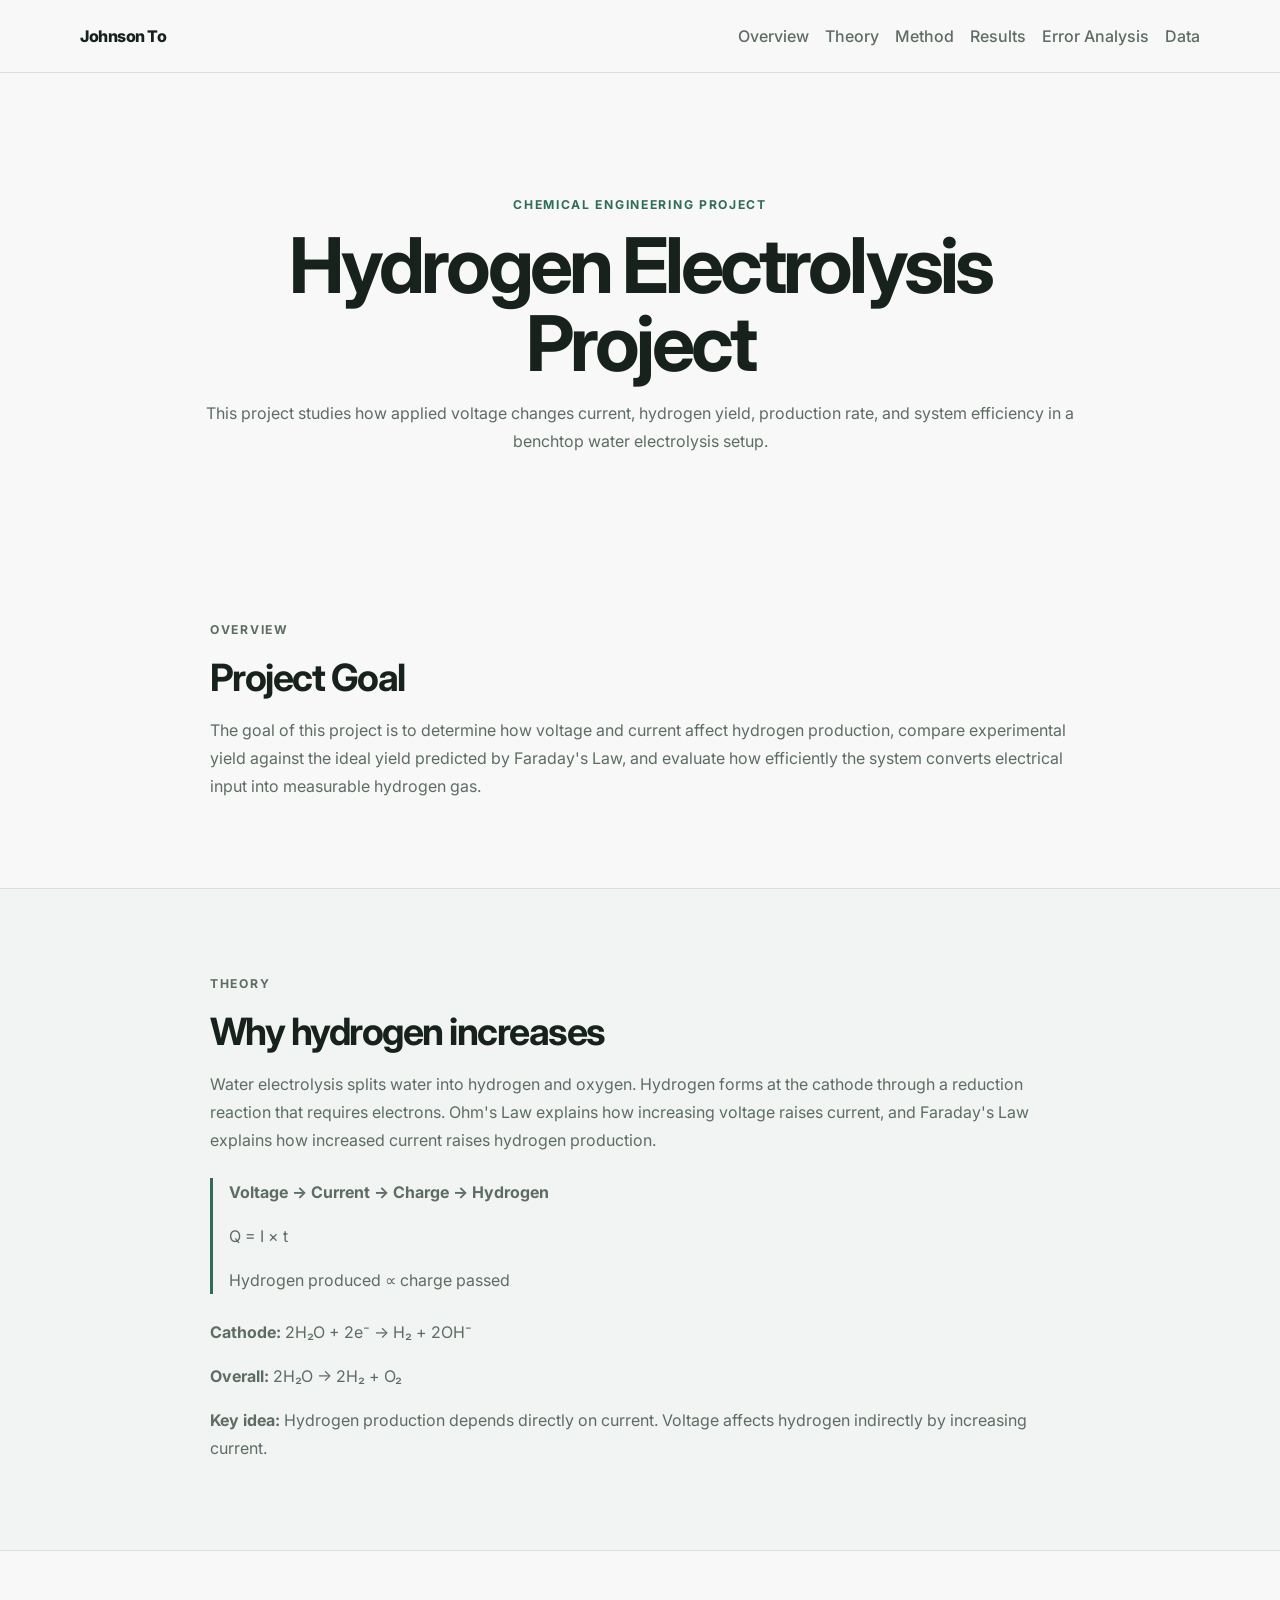
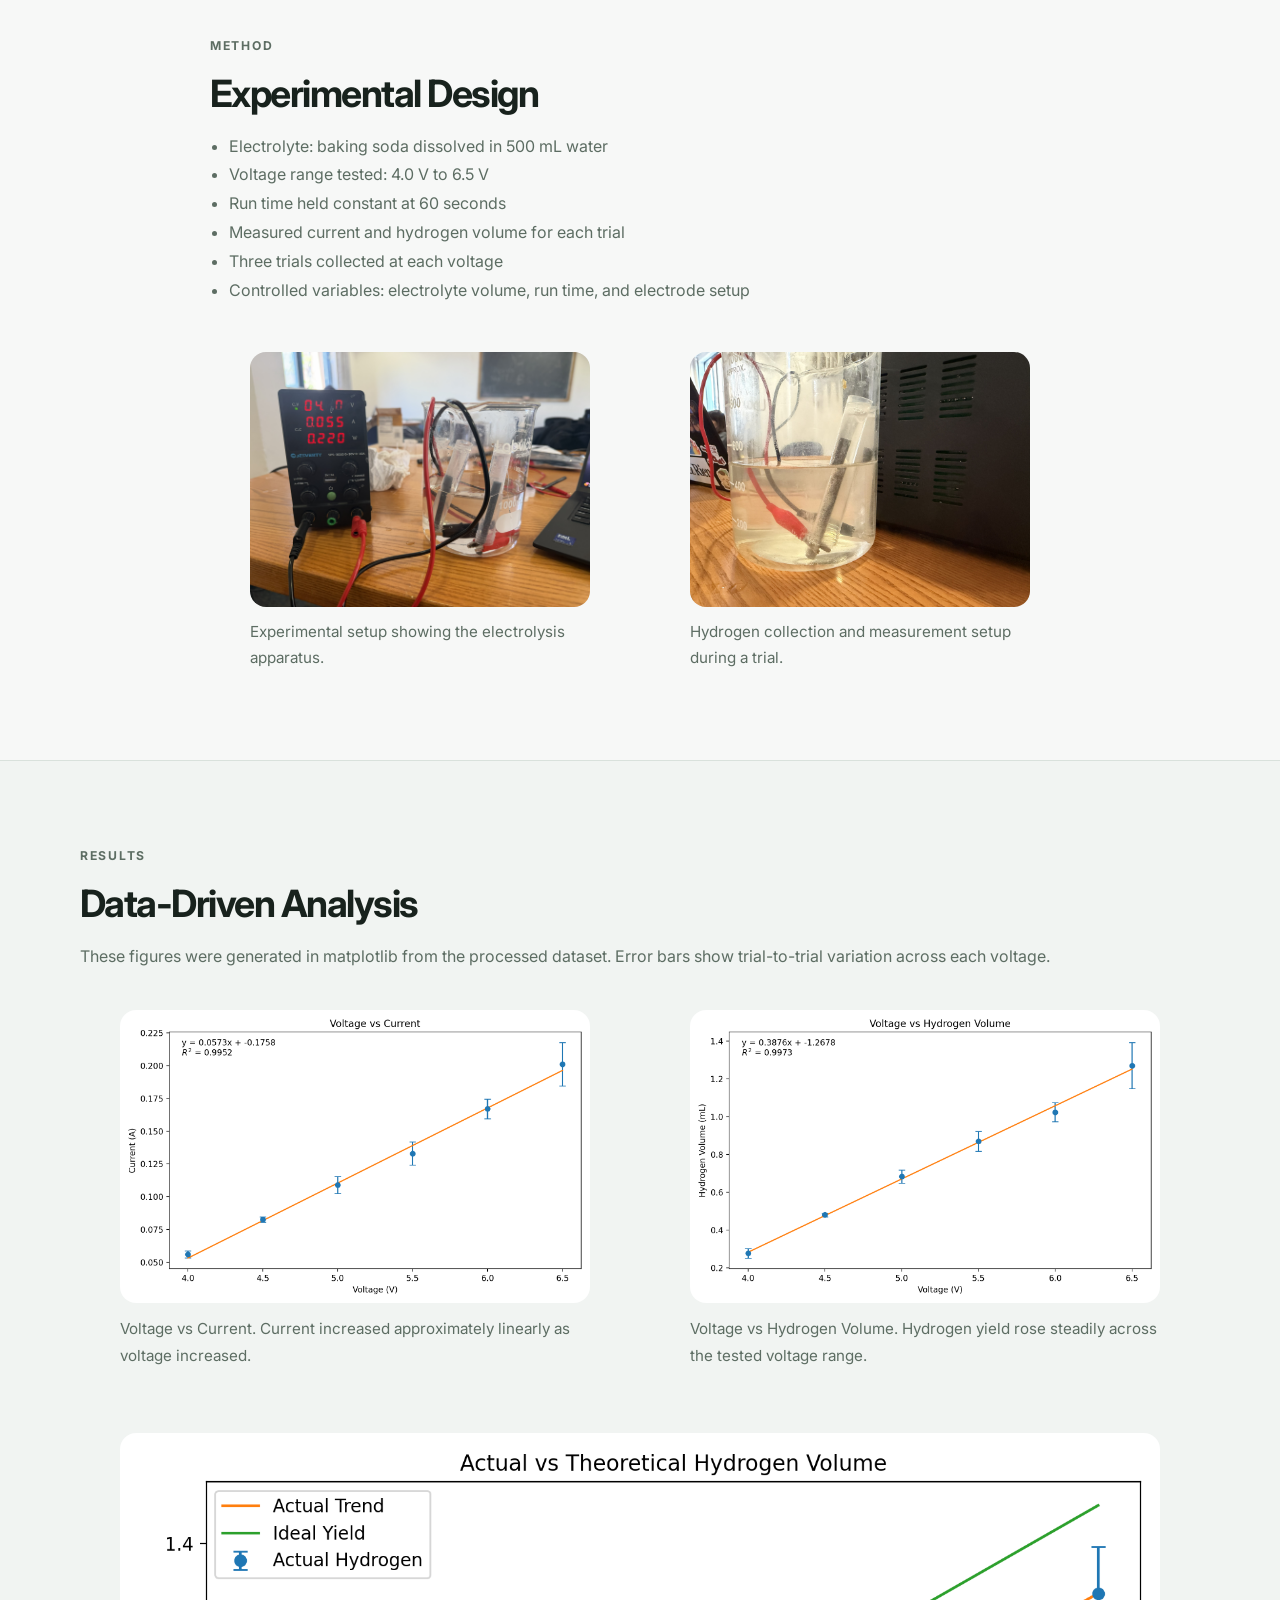
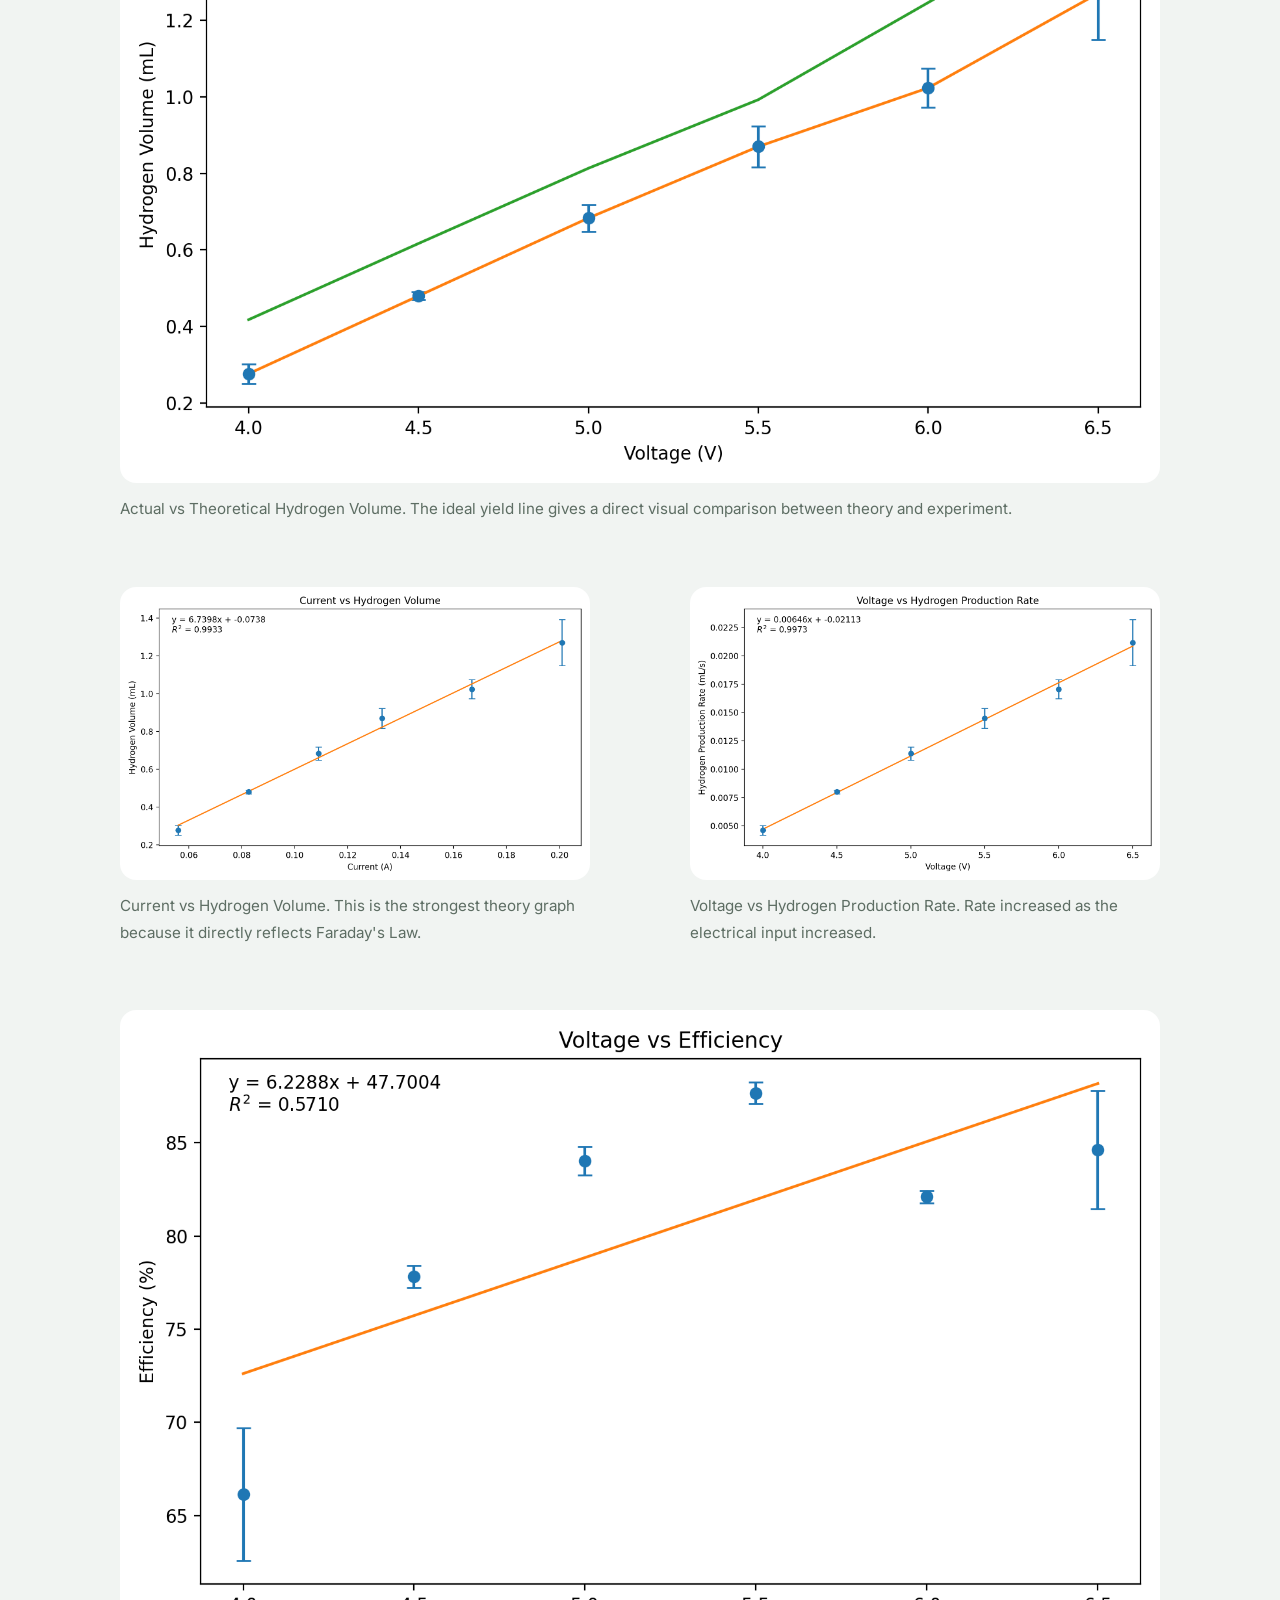
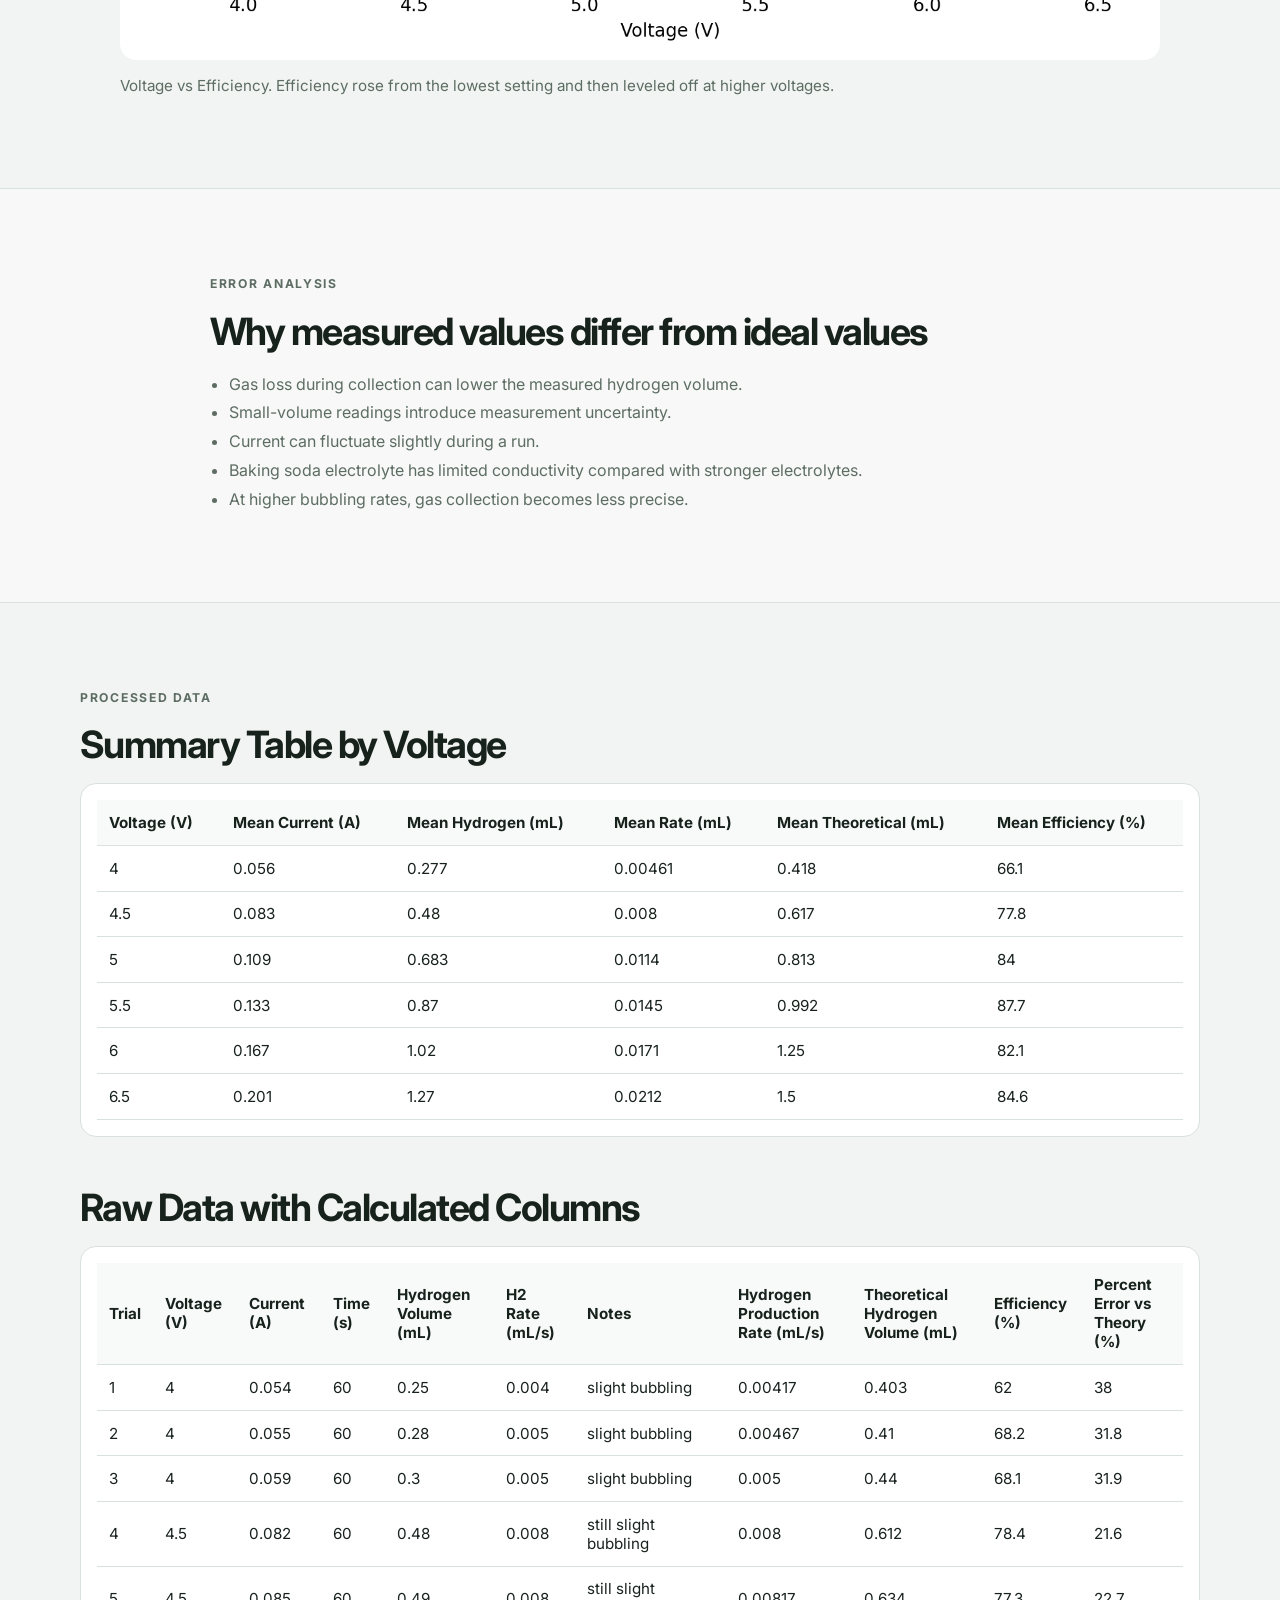
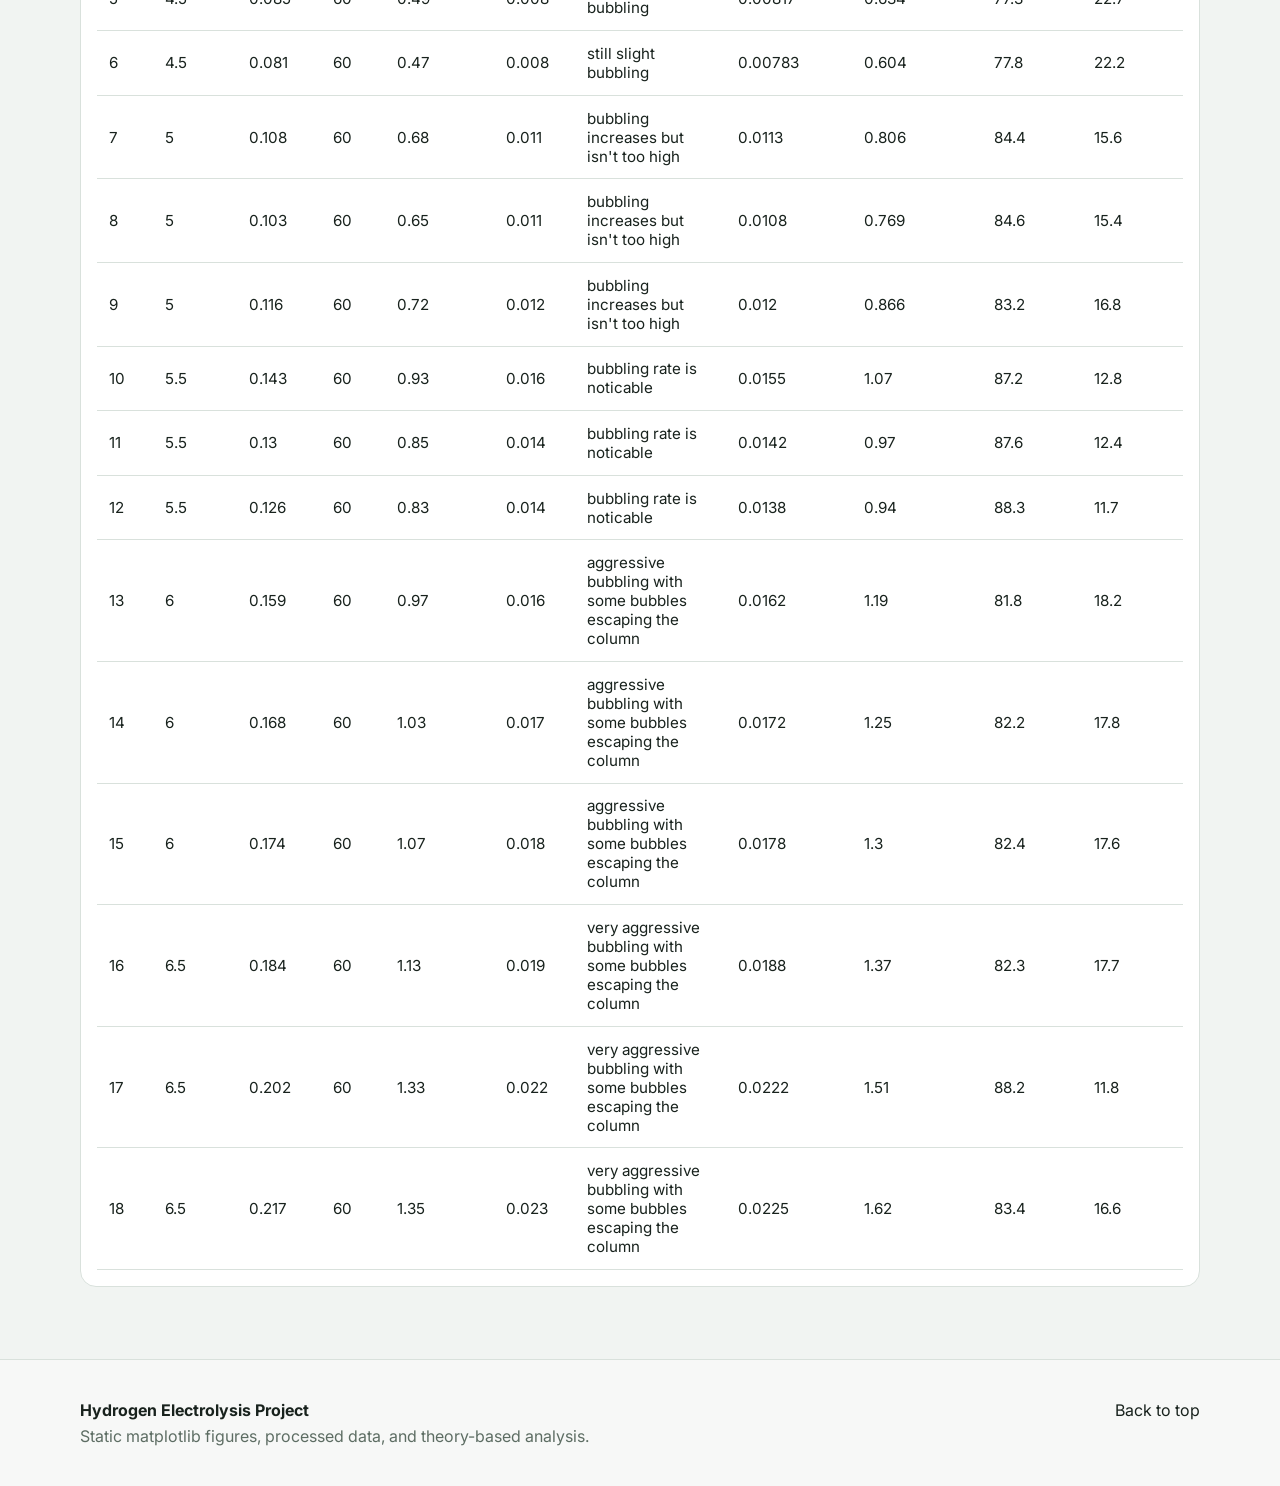
==== index.html @ 29a567d7 "Update index.html" ====
<!DOCTYPE html>
<html lang="en">
<head>
  <meta charset="UTF-8" />
  <meta name="viewport" content="width=device-width, initial-scale=1.0" />
  <title>Hydrogen Electrolysis Project</title>
  <meta name="description" content="Hydrogen electrolysis project with processed data, static matplotlib figures, theory comparison, and error analysis." />
  <link rel="preconnect" href="https://fonts.googleapis.com">
  <link rel="preconnect" href="https://fonts.gstatic.com" crossorigin>
  <link href="https://fonts.googleapis.com/css2?family=Inter:wght@400;500;600;700;800&display=swap" rel="stylesheet">
  <link rel="stylesheet" href="styles.css" />
</head>
<body>
  <header class="site-header">
    <div class="container nav-wrap">
      <div class="brand">Johnson To</div>
      <nav class="nav">
        <a href="#overview">Overview</a>
        <a href="#theory">Theory</a>
        <a href="#method">Method</a>
        <a href="#results">Results</a>
        <a href="#error">Error Analysis</a>
        <a href="#data">Data</a>
      </nav>
    </div>
  </header>

  <main>
    <section class="hero">
      <div class="container hero-inner">
        <p class="eyebrow">Chemical Engineering Project</p>
        <h1>Hydrogen Electrolysis Project</h1>
        <p class="hero-text">
          This project studies how applied voltage changes current, hydrogen yield, production rate, and system efficiency in a benchtop water electrolysis setup.
        </p>
      </div>
    </section>

    <section id="overview" class="section">
      <div class="container narrow">
        <p class="section-label">Overview</p>
        <h2>Project Goal</h2>
        <p>
          The goal of this project is to determine how voltage and current affect hydrogen production, compare experimental yield against the ideal yield predicted by Faraday's Law, and evaluate how efficiently the system converts electrical input into measurable hydrogen gas.
        </p>
      </div>
    </section>

    <section id="theory" class="section alt">
      <div class="container narrow">
        <p class="section-label">Theory</p>
        <h2>Why hydrogen increases</h2>
        <p>
          Water electrolysis splits water into hydrogen and oxygen. Hydrogen forms at the cathode through a reduction reaction that requires electrons. Ohm's Law explains how increasing voltage raises current, and Faraday's Law explains how increased current raises hydrogen production.
        </p>

        <div class="theory-lines">
          <p><strong>Voltage → Current → Charge → Hydrogen</strong></p>
          <p>Q = I × t</p>
          <p>Hydrogen produced ∝ charge passed</p>
        </div>

        <div class="theory-reactions">
          <p><strong>Cathode:</strong> 2H₂O + 2e⁻ → H₂ + 2OH⁻</p>
          <p><strong>Overall:</strong> 2H₂O → 2H₂ + O₂</p>
          <p><strong>Key idea:</strong> Hydrogen production depends directly on current. Voltage affects hydrogen indirectly by increasing current.</p>
        </div>
      </div>
    </section>

    <section id="method" class="section">
      <div class="container narrow">
        <p class="section-label">Method</p>
        <h2>Experimental Design</h2>

        <ul class="clean-list">
          <li>Electrolyte: baking soda dissolved in 500 mL water</li>
          <li>Voltage range tested: 4.0 V to 6.5 V</li>
          <li>Run time held constant at 60 seconds</li>
          <li>Measured current and hydrogen volume for each trial</li>
          <li>Three trials collected at each voltage</li>
          <li>Controlled variables: electrolyte volume, run time, and electrode setup</li>
        </ul>

        <div class="photo-grid">
          <figure class="photo-card">
            <img src="assets/photos/IMG_4623.jpg" alt="Experimental Setup">
            <figcaption>Experimental setup showing the electrolysis apparatus.</figcaption>
          </figure>

          <figure class="photo-card">
            <img src="assets/photos/IMG_4588.jpg" alt="Hydrogen Gas Production">
            <figcaption>Hydrogen collection and measurement setup during a trial.</figcaption>
          </figure>
        </div>
      </div>
    </section>

    <section id="results" class="section alt">
      <div class="container">
        <p class="section-label">Results</p>
        <h2>Data-Driven Analysis</h2>
        <p class="section-note">
          These figures were generated in matplotlib from the processed dataset. Error bars show trial-to-trial variation across each voltage.
        </p>

        <div class="graph-grid">
          <figure class="graph-item">
            <img src="assets/graphs/voltage_vs_current.png" alt="Voltage vs Current graph" />
            <figcaption>Voltage vs Current. Current increased approximately linearly as voltage increased.</figcaption>
          </figure>

          <figure class="graph-item">
            <img src="assets/graphs/voltage_vs_hydrogen.png" alt="Voltage vs Hydrogen graph" />
            <figcaption>Voltage vs Hydrogen Volume. Hydrogen yield rose steadily across the tested voltage range.</figcaption>
          </figure>

          <figure class="graph-item full">
            <img src="assets/graphs/actual_vs_theoretical_hydrogen.png" alt="Actual vs theoretical hydrogen graph" />
            <figcaption>Actual vs Theoretical Hydrogen Volume. The ideal yield line gives a direct visual comparison between theory and experiment.</figcaption>
          </figure>

          <figure class="graph-item">
            <img src="assets/graphs/current_vs_hydrogen.png" alt="Current vs Hydrogen graph" />
            <figcaption>Current vs Hydrogen Volume. This is the strongest theory graph because it directly reflects Faraday's Law.</figcaption>
          </figure>

          <figure class="graph-item">
            <img src="assets/graphs/voltage_vs_rate.png" alt="Voltage vs hydrogen production rate graph" />
            <figcaption>Voltage vs Hydrogen Production Rate. Rate increased as the electrical input increased.</figcaption>
          </figure>

          <figure class="graph-item full">
            <img src="assets/graphs/voltage_vs_efficiency.png" alt="Voltage vs efficiency graph" />
            <figcaption>Voltage vs Efficiency. Efficiency rose from the lowest setting and then leveled off at higher voltages.</figcaption>
          </figure>
        </div>
      </div>
    </section>

    <section id="error" class="section">
      <div class="container narrow">
        <p class="section-label">Error Analysis</p>
        <h2>Why measured values differ from ideal values</h2>
        <ul class="clean-list">
          <li>Gas loss during collection can lower the measured hydrogen volume.</li>
          <li>Small-volume readings introduce measurement uncertainty.</li>
          <li>Current can fluctuate slightly during a run.</li>
          <li>Baking soda electrolyte has limited conductivity compared with stronger electrolytes.</li>
          <li>At higher bubbling rates, gas collection becomes less precise.</li>
        </ul>
      </div>
    </section>

    <section id="data" class="section alt">
      <div class="container">
        <p class="section-label">Processed Data</p>
        <h2>Summary Table by Voltage</h2>
        <div class="table-wrap">
          <table id="summaryTable"></table>
        </div>

        <h2 class="subhead">Raw Data with Calculated Columns</h2>
        <div class="table-wrap">
          <table id="rawTable"></table>
        </div>
      </div>
    </section>
  </main>

  <footer class="site-footer">
    <div class="container footer-wrap">
      <div>
        <strong>Hydrogen Electrolysis Project</strong>
        <p>Static matplotlib figures, processed data, and theory-based analysis.</p>
      </div>
      <a href="#" onclick="window.scrollTo({top:0, behavior:'smooth'}); return false;">Back to top</a>
    </div>
  </footer>

  <script src="script.js"></script>
</body>
</html>
  <script src="script.js"></script>
</body>
</html>
---- styles.css ----
:root {
  --bg: #f7f8f7;
  --surface: #ffffff;
  --surface-soft: #f1f4f2;
  --text: #18221d;
  --muted: #5d6d63;
  --line: #d9e1dc;
  --accent: #2f6d59;
  --container: 1120px;
}

* {
  box-sizing: border-box;
}

html {
  scroll-behavior: smooth;
}

body {
  margin: 0;
  font-family: 'Inter', system-ui, sans-serif;
  color: var(--text);
  background: var(--bg);
}

img {
  max-width: 100%;
  display: block;
  border-radius: 16px;
}

a {
  color: inherit;
  text-decoration: none;
}

.container {
  width: min(var(--container), calc(100% - 2rem));
  margin: 0 auto;
}

.narrow {
  max-width: 860px;
}

.site-header {
  position: sticky;
  top: 0;
  z-index: 20;
  background: rgba(247, 248, 247, 0.92);
  backdrop-filter: blur(8px);
  border-bottom: 1px solid var(--line);
}

.nav-wrap {
  min-height: 72px;
  display: flex;
  align-items: center;
  justify-content: space-between;
  gap: 1rem;
}

.brand {
  font-weight: 800;
  letter-spacing: -0.03em;
}

.nav {
  display: flex;
  flex-wrap: wrap;
  gap: 1rem;
}

.nav a {
  color: var(--muted);
  font-weight: 500;
}

.nav a:hover {
  color: var(--accent);
}

.hero {
  padding: 7rem 0 4rem;
}

.hero-inner {
  max-width: 920px;
  text-align: center;
}

.eyebrow,
.section-label {
  color: var(--accent);
  text-transform: uppercase;
  letter-spacing: 0.14em;
  font-size: 0.76rem;
  font-weight: 700;
  margin-bottom: 0.9rem;
}

h1 {
  font-size: clamp(2.5rem, 6vw, 4.8rem);
  letter-spacing: -0.05em;
  line-height: 1.02;
  margin: 0 0 1rem;
}

h2 {
  font-size: clamp(1.7rem, 3vw, 2.35rem);
  letter-spacing: -0.04em;
  margin: 0 0 1rem;
}

h3 {
  margin-top: 0;
  margin-bottom: 0.7rem;
}

.hero-text,
.section p,
.section-note,
figcaption {
  color: var(--muted);
  line-height: 1.75;
}

.section {
  padding: 4.5rem 0;
}

.section.alt {
  background: var(--surface-soft);
  border-top: 1px solid var(--line);
  border-bottom: 1px solid var(--line);
}

.theory-lines {
  margin-top: 1.5rem;
  padding-left: 1rem;
  border-left: 3px solid var(--accent);
}

.theory-reactions {
  margin-top: 1.5rem;
}

.clean-list {
  padding-left: 1.2rem;
  color: var(--muted);
  line-height: 1.8;
}

.photo-grid {
  display: grid;
  grid-template-columns: repeat(2, minmax(0, 1fr));
  gap: 1.25rem;
  margin-top: 2rem;
}

.photo-card figcaption {
  margin-top: 0.7rem;
  font-size: 0.95rem;
}

.graph-grid {
  display: grid;
  grid-template-columns: repeat(2, minmax(0, 1fr));
  gap: 2rem 1.25rem;
  margin-top: 1.5rem;
}

.graph-item.full {
  grid-column: 1 / -1;
}

.graph-item figcaption {
  margin-top: 0.8rem;
  font-size: 0.95rem;
}

.table-wrap {
  overflow-x: auto;
  margin-top: 1rem;
  background: var(--surface);
  border: 1px solid var(--line);
  border-radius: 16px;
  padding: 1rem;
}

table {
  width: 100%;
  border-collapse: collapse;
  min-width: 900px;
}

th,
td {
  text-align: left;
  padding: 0.8rem 0.75rem;
  border-bottom: 1px solid var(--line);
  font-size: 0.95rem;
}

th {
  background: #f8faf9;
}

.subhead {
  margin-top: 3rem;
}

.site-footer {
  padding: 2.5rem 0;
}

.footer-wrap {
  display: flex;
  justify-content: space-between;
  gap: 1rem;
  align-items: flex-start;
}

.footer-wrap p {
  color: var(--muted);
  margin: 0.4rem 0 0;
}

@media (max-width: 900px) {
  .photo-grid,
  .graph-grid {
    grid-template-columns: 1fr;
  }

  .graph-item.full {
    grid-column: auto;
  }
}
  .graph-card.full {
    grid-column: auto;
  }
}
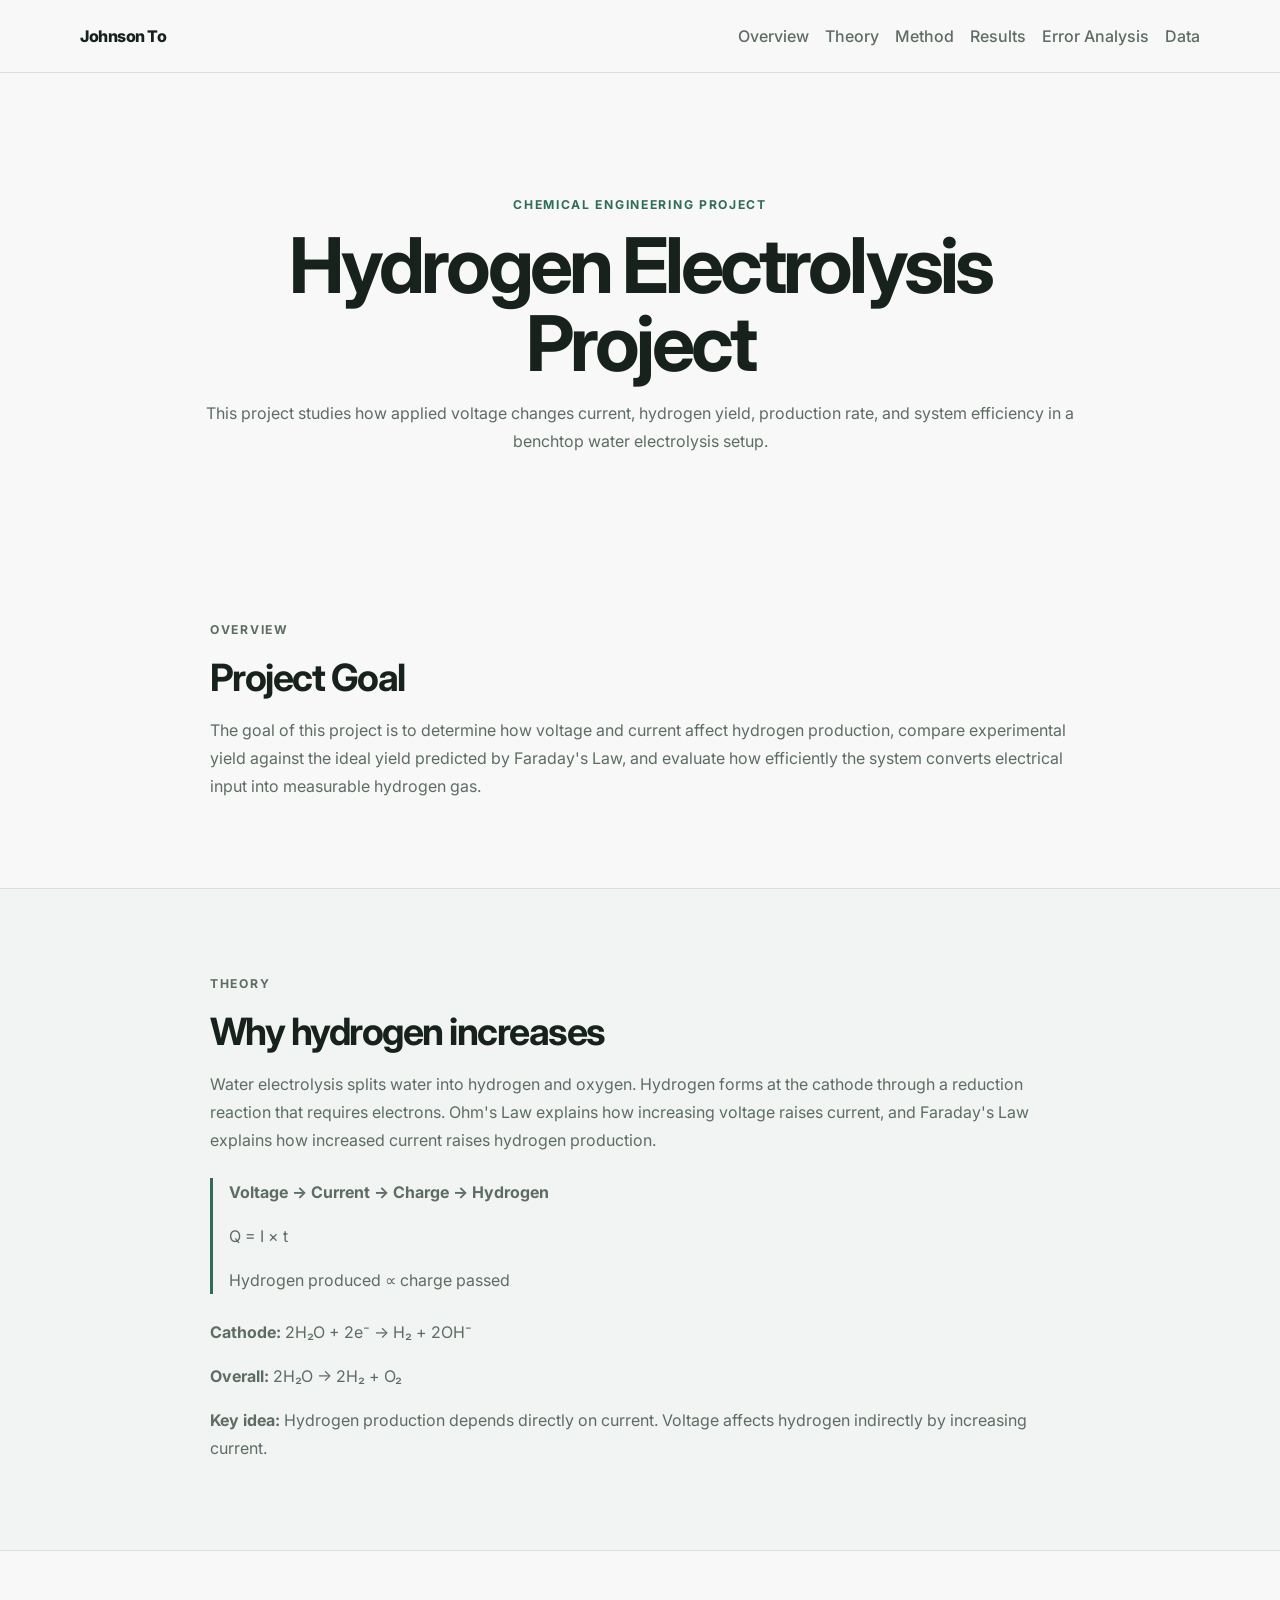
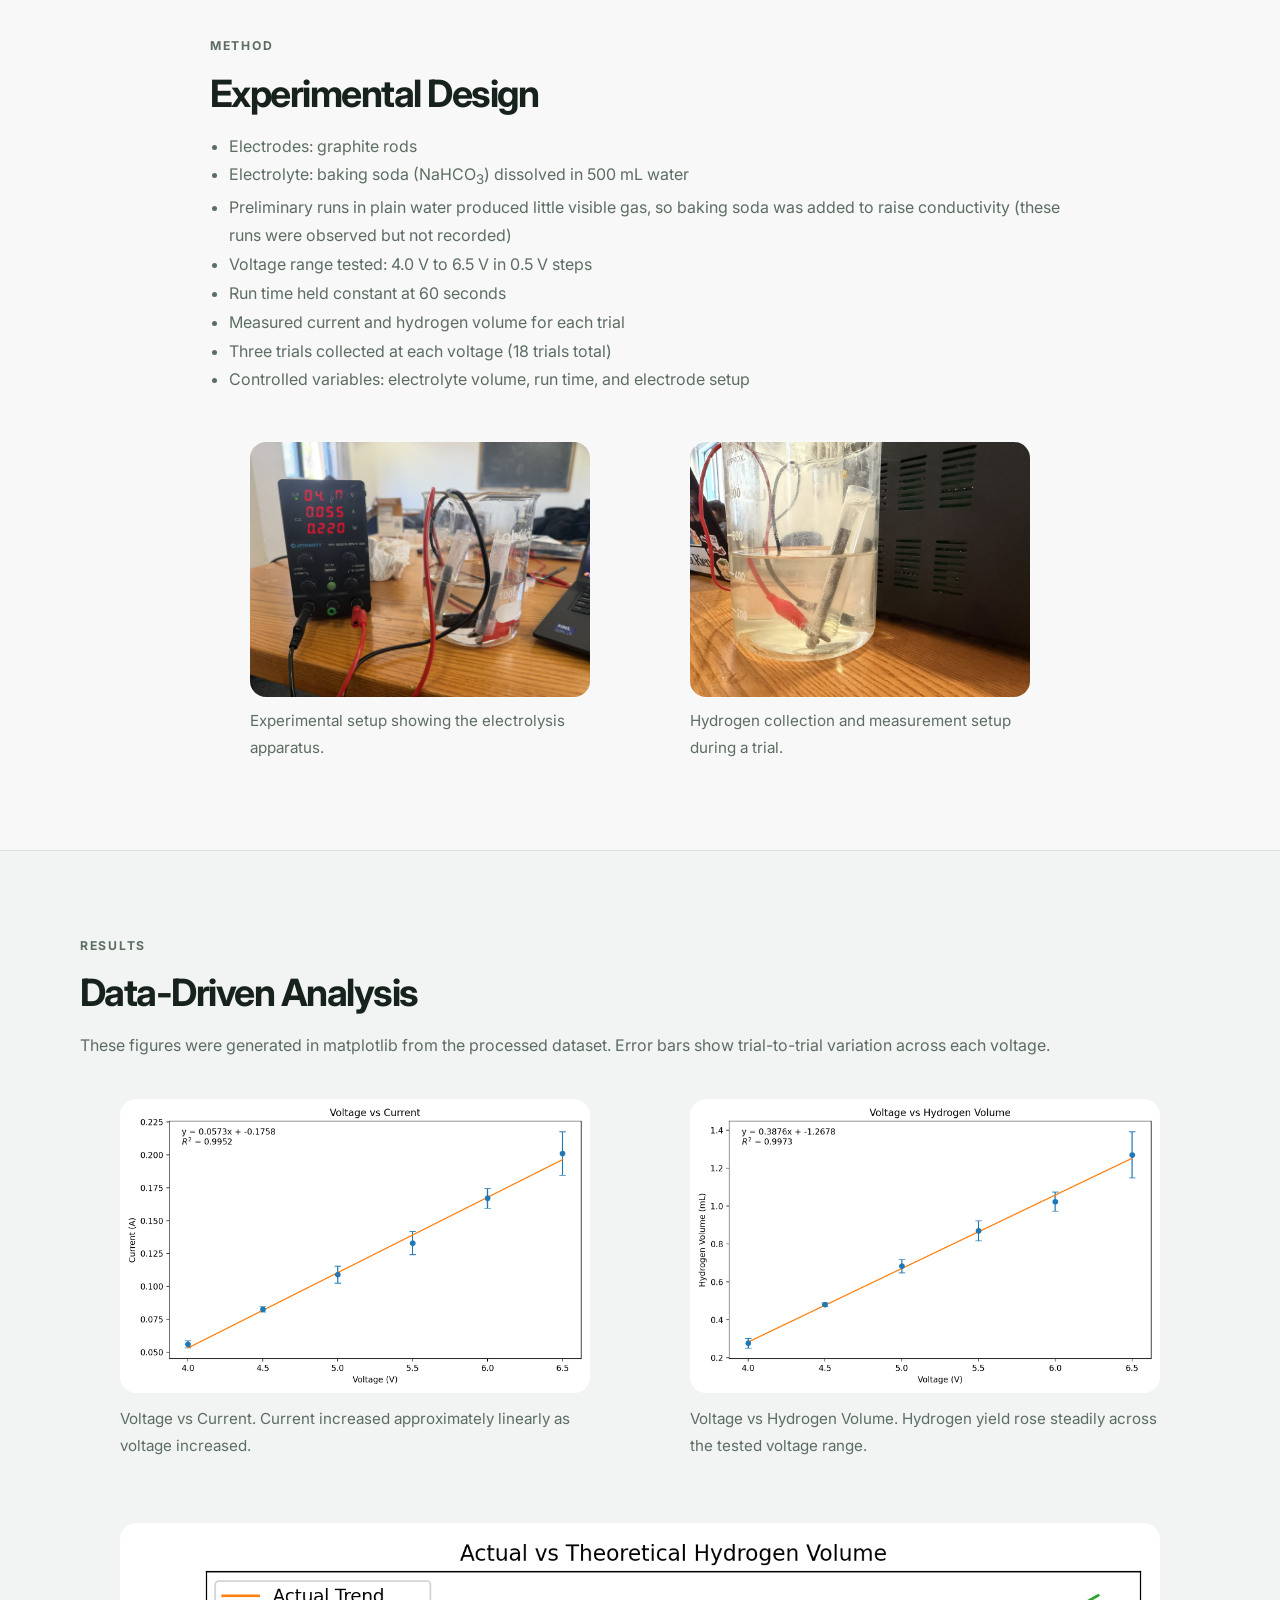
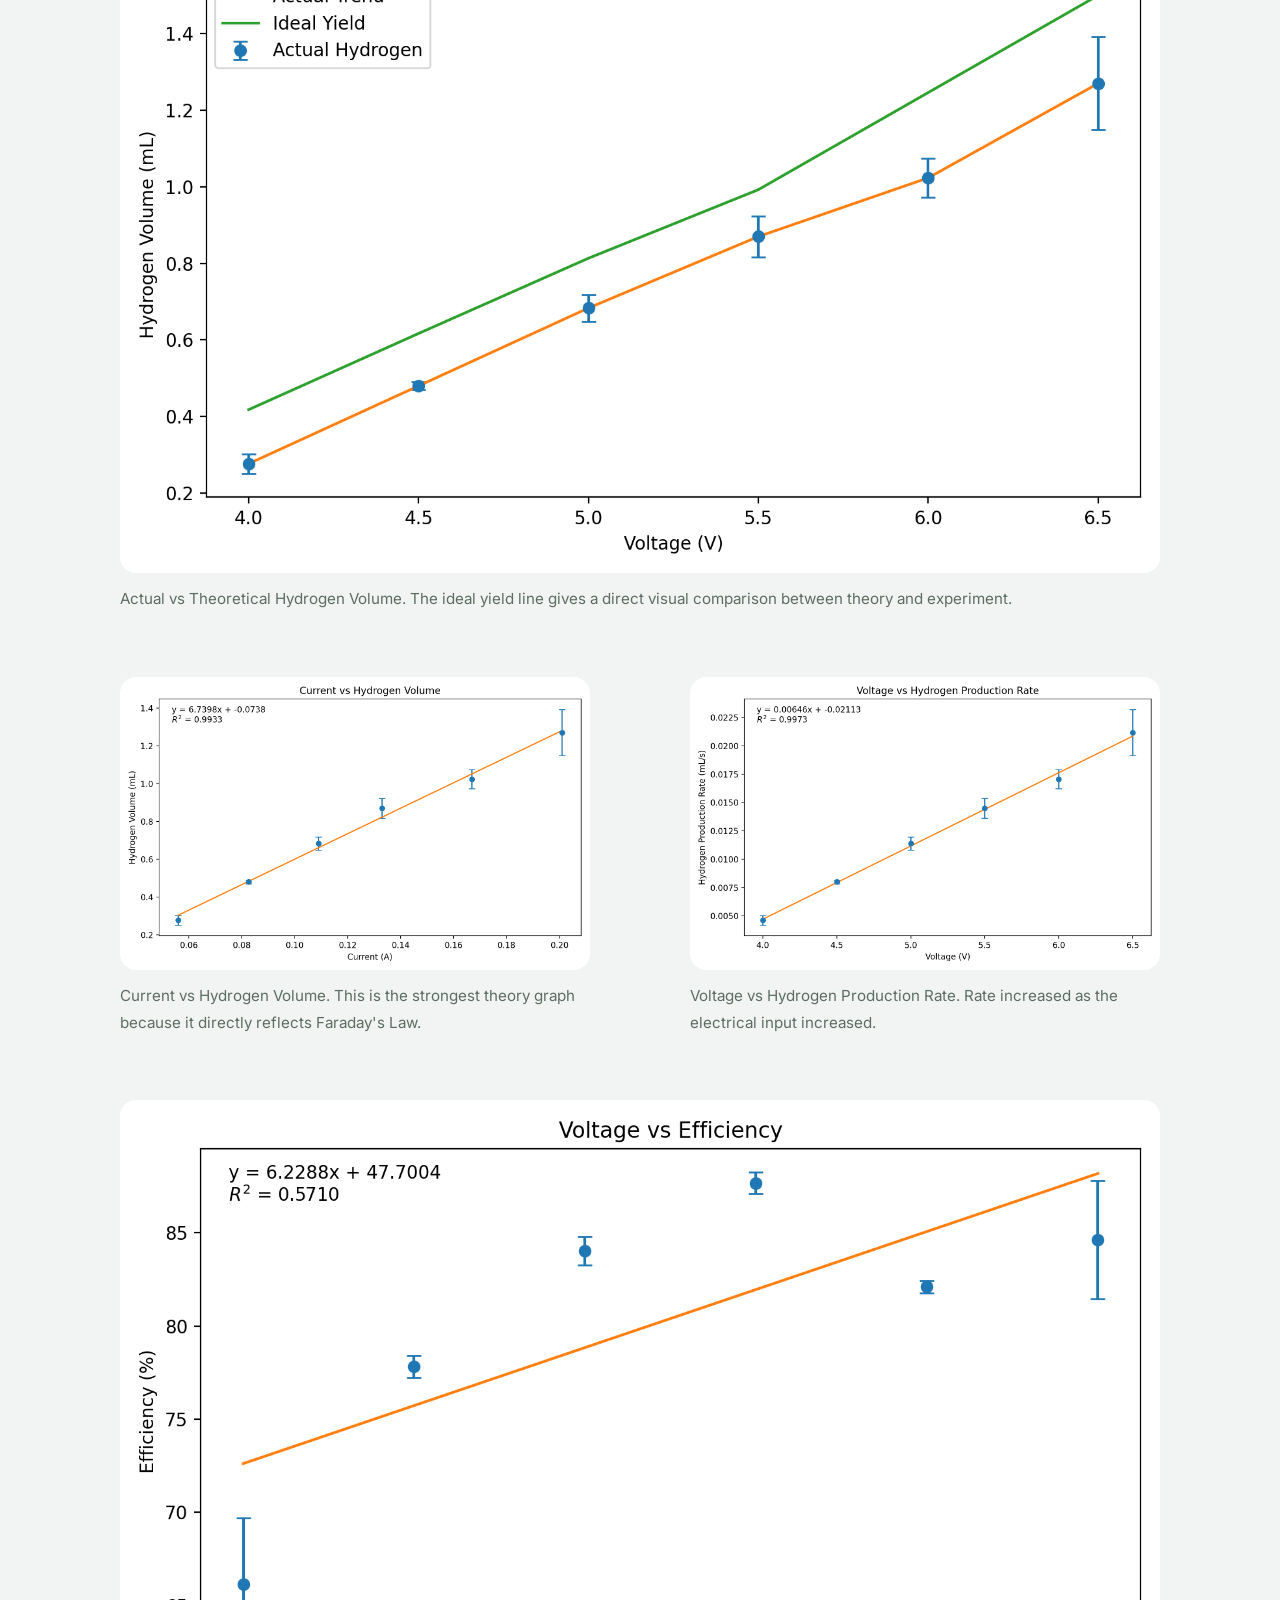
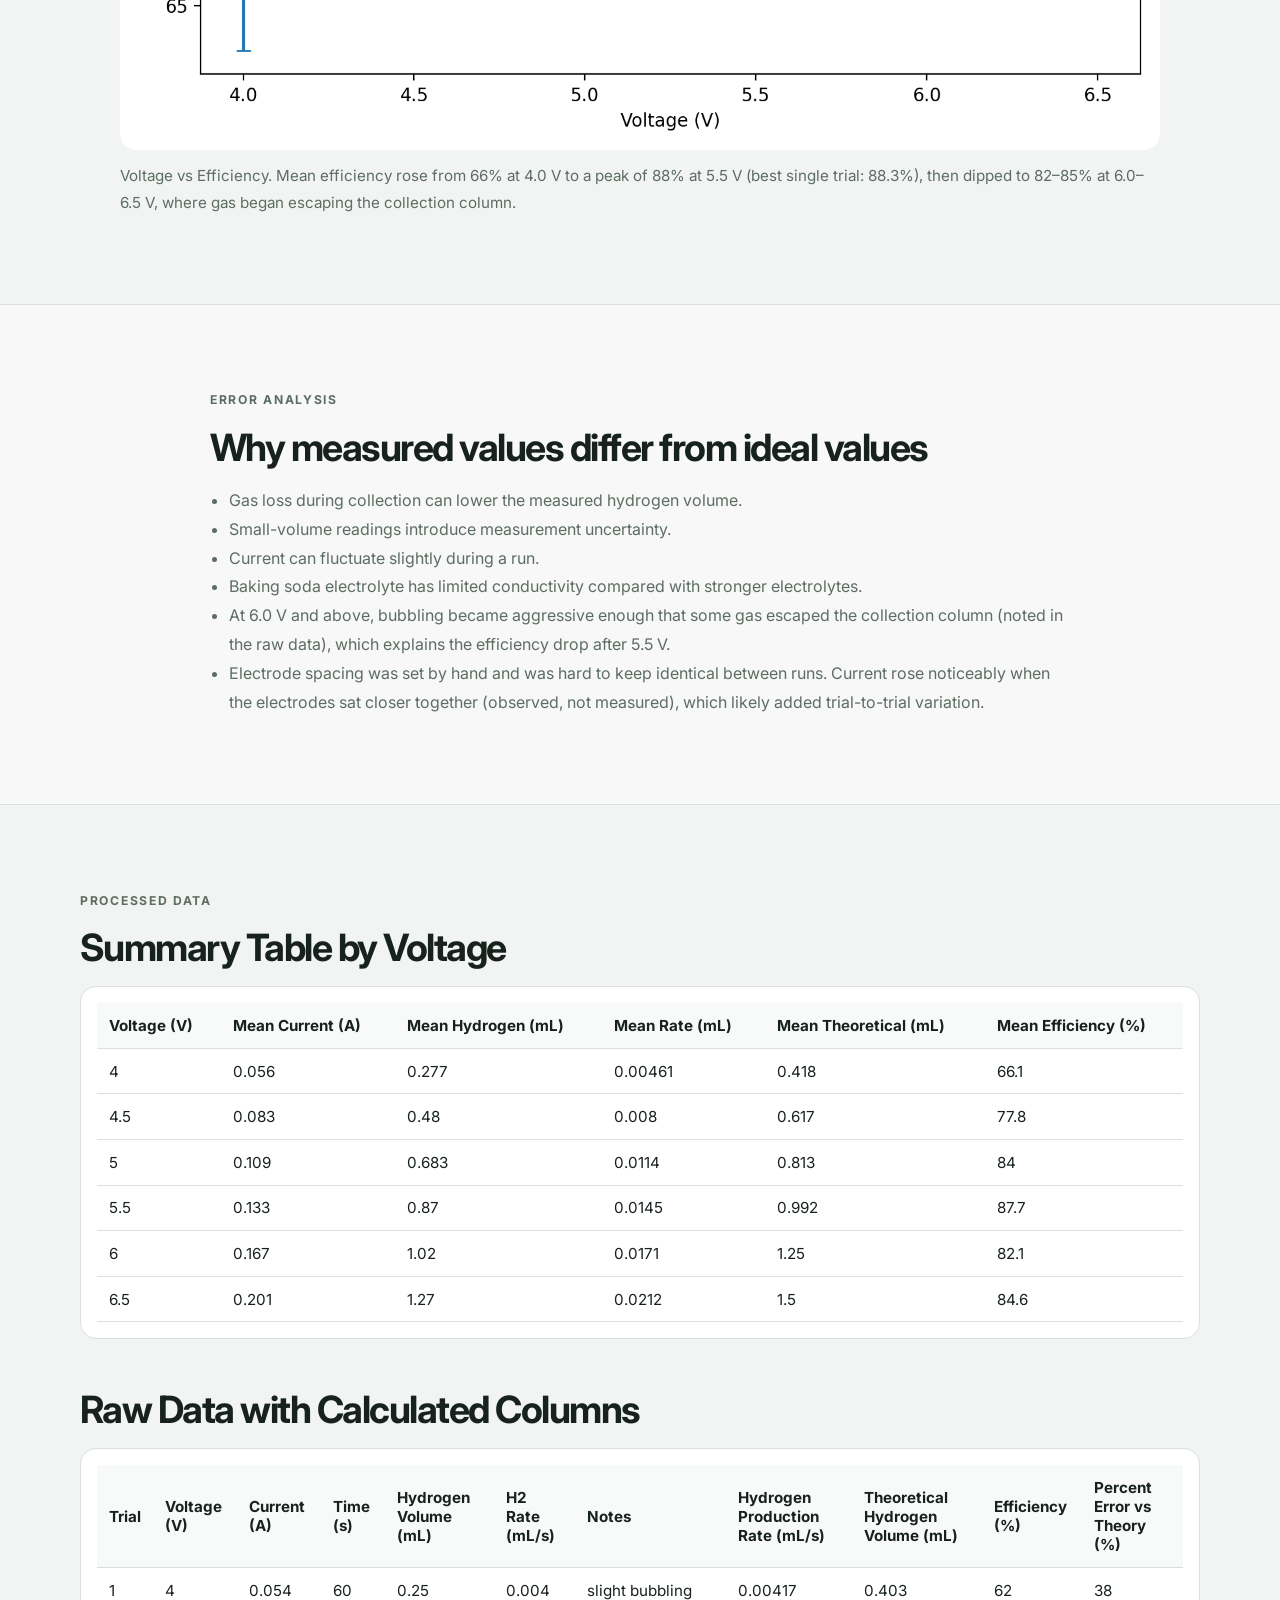
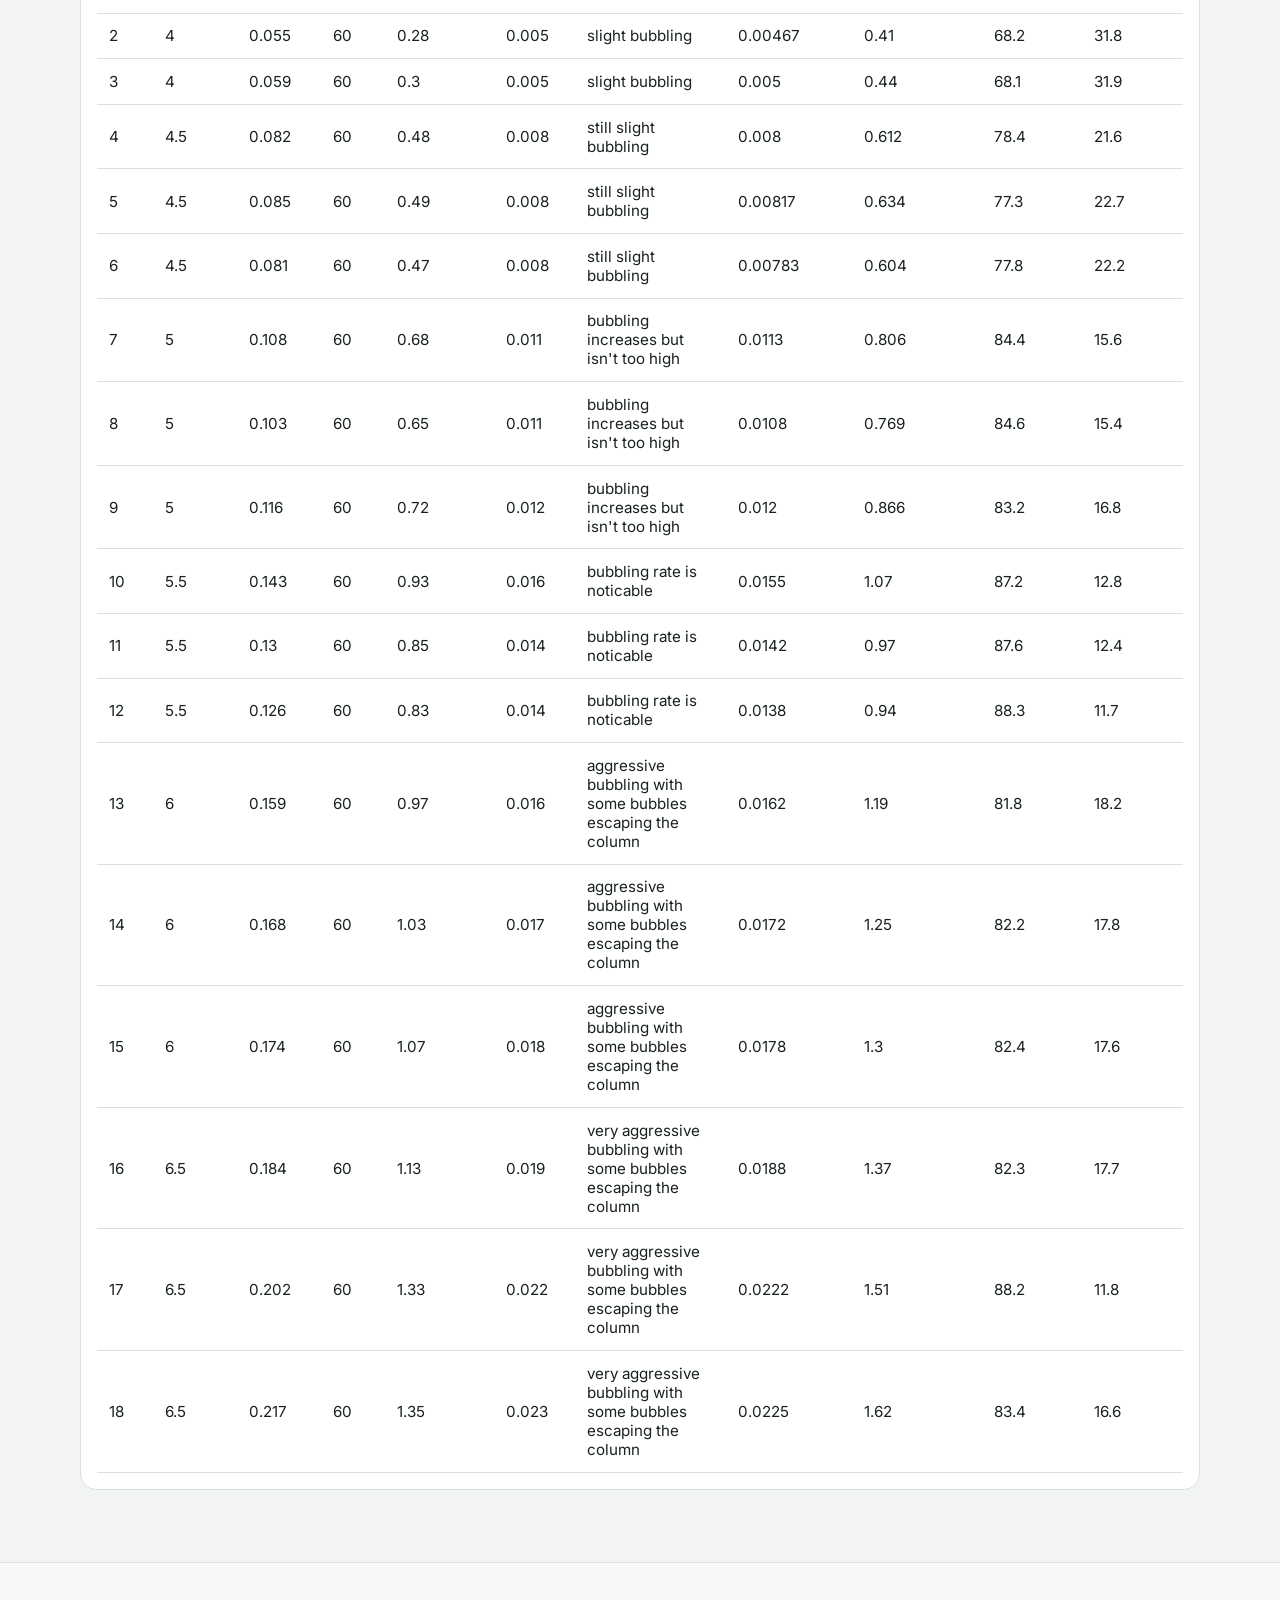
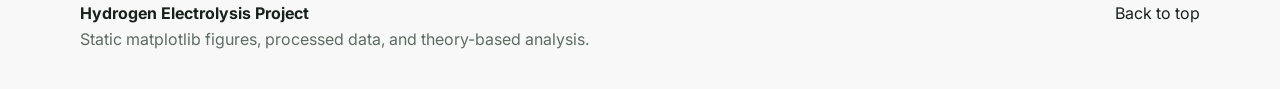
==== commit 1c8ffb69: "Add electrode material, preliminary water runs, trial count, efficiency figures, and spacing/gas-los" ====
--- a/index.html
+++ b/index.html
@@ -74,11 +74,13 @@
         <h2>Experimental Design</h2>
 
         <ul class="clean-list">
-          <li>Electrolyte: baking soda dissolved in 500 mL water</li>
-          <li>Voltage range tested: 4.0 V to 6.5 V</li>
+          <li>Electrodes: graphite rods</li>
+          <li>Electrolyte: baking soda (NaHCO<sub>3</sub>) dissolved in 500 mL water</li>
+          <li>Preliminary runs in plain water produced little visible gas, so baking soda was added to raise conductivity (these runs were observed but not recorded)</li>
+          <li>Voltage range tested: 4.0 V to 6.5 V in 0.5 V steps</li>
           <li>Run time held constant at 60 seconds</li>
           <li>Measured current and hydrogen volume for each trial</li>
-          <li>Three trials collected at each voltage</li>
+          <li>Three trials collected at each voltage (18 trials total)</li>
           <li>Controlled variables: electrolyte volume, run time, and electrode setup</li>
         </ul>
 
@@ -132,7 +134,7 @@
 
           <figure class="graph-item full">
             <img src="assets/graphs/voltage_vs_efficiency.png" alt="Voltage vs efficiency graph" />
-            <figcaption>Voltage vs Efficiency. Efficiency rose from the lowest setting and then leveled off at higher voltages.</figcaption>
+            <figcaption>Voltage vs Efficiency. Mean efficiency rose from 66% at 4.0 V to a peak of 88% at 5.5 V (best single trial: 88.3%), then dipped to 82&ndash;85% at 6.0&ndash;6.5 V, where gas began escaping the collection column.</figcaption>
           </figure>
         </div>
       </div>
@@ -147,7 +149,8 @@
           <li>Small-volume readings introduce measurement uncertainty.</li>
           <li>Current can fluctuate slightly during a run.</li>
           <li>Baking soda electrolyte has limited conductivity compared with stronger electrolytes.</li>
-          <li>At higher bubbling rates, gas collection becomes less precise.</li>
+          <li>At 6.0 V and above, bubbling became aggressive enough that some gas escaped the collection column (noted in the raw data), which explains the efficiency drop after 5.5 V.</li>
+          <li>Electrode spacing was set by hand and was hard to keep identical between runs. Current rose noticeably when the electrodes sat closer together (observed, not measured), which likely added trial-to-trial variation.</li>
         </ul>
       </div>
     </section>
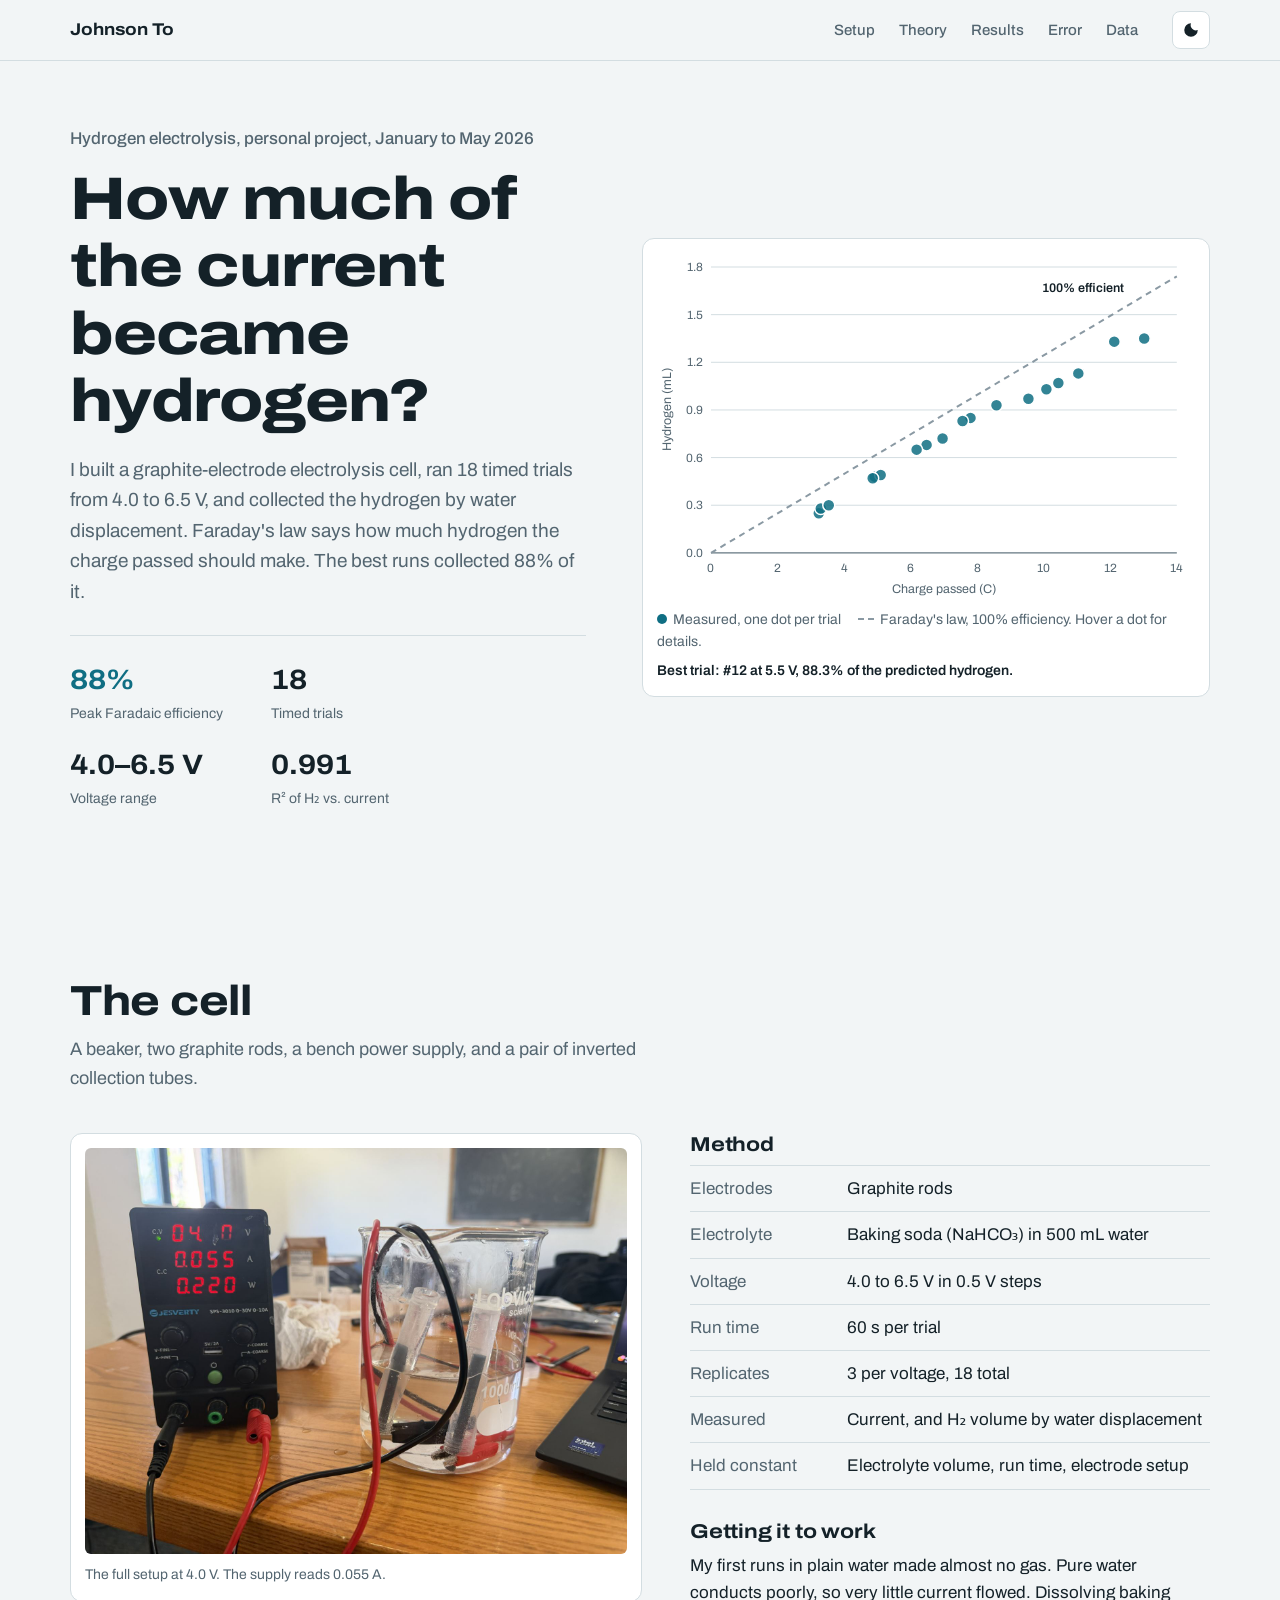
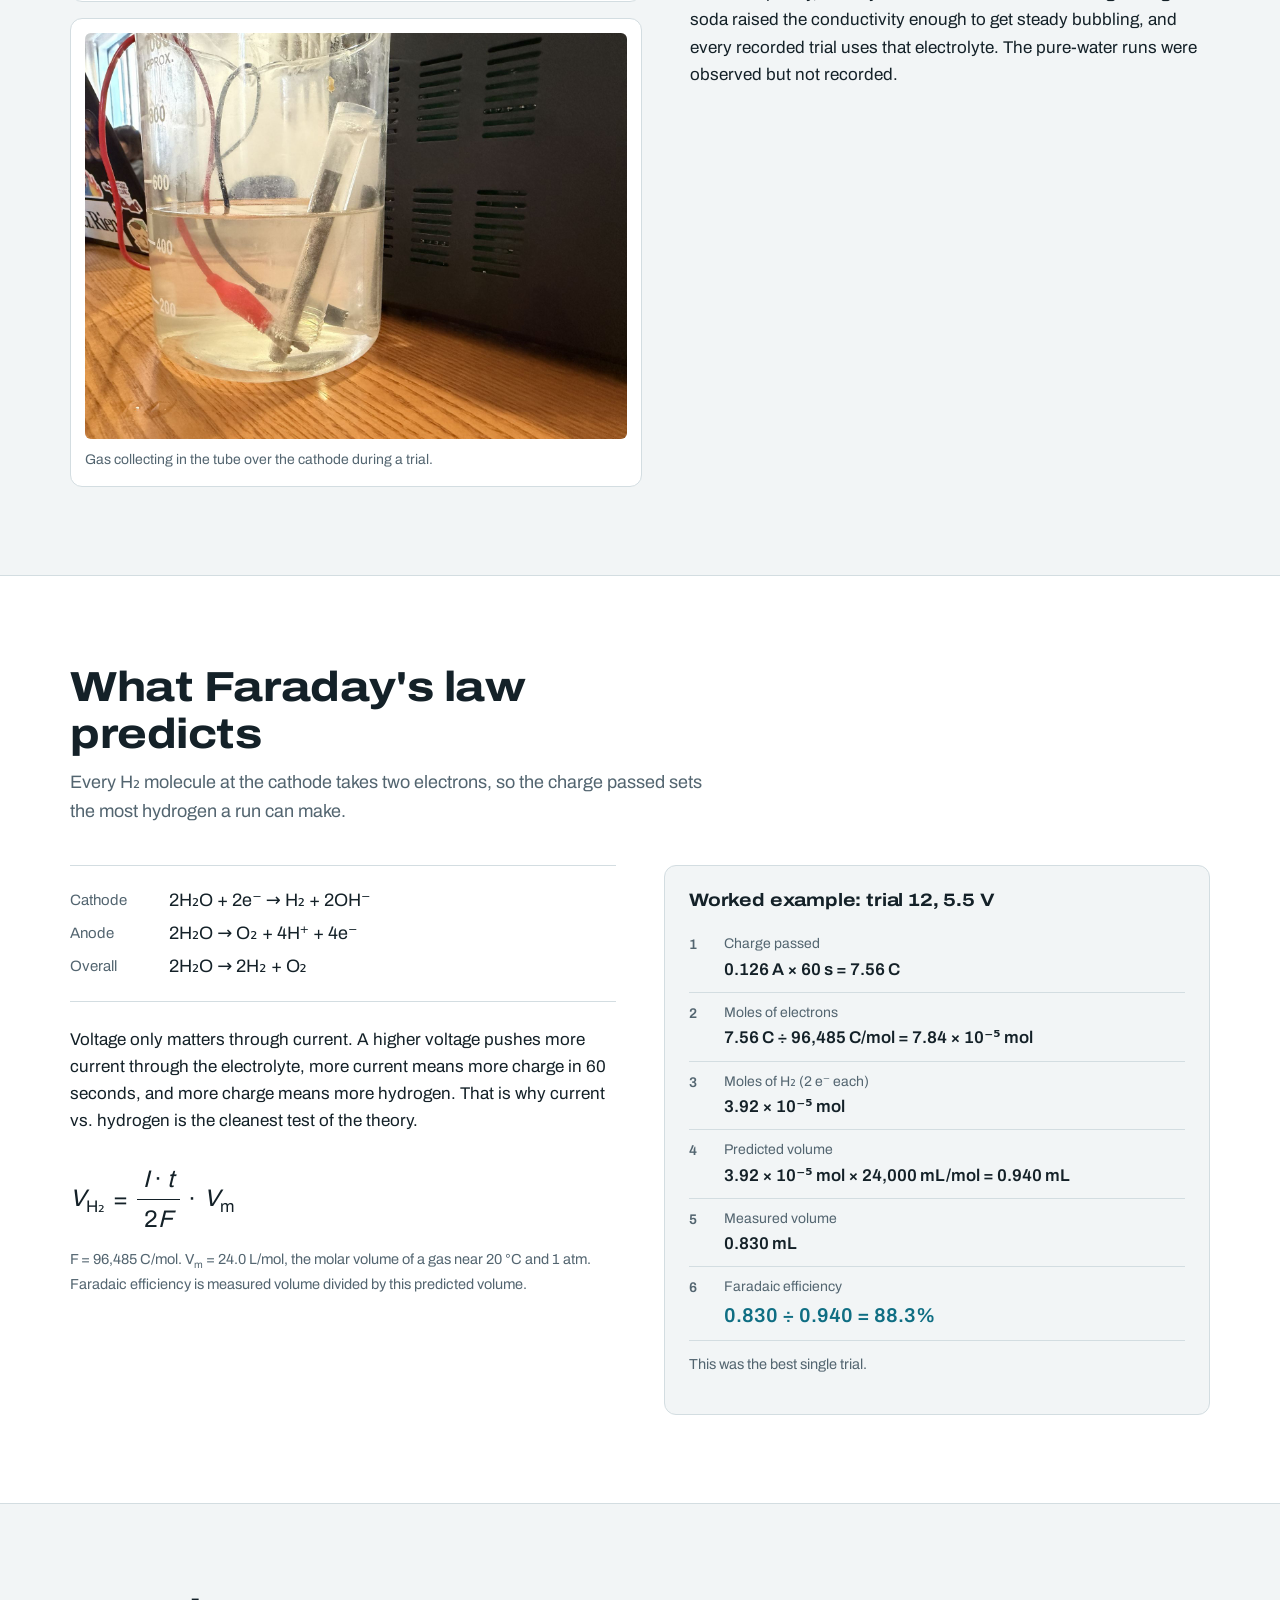
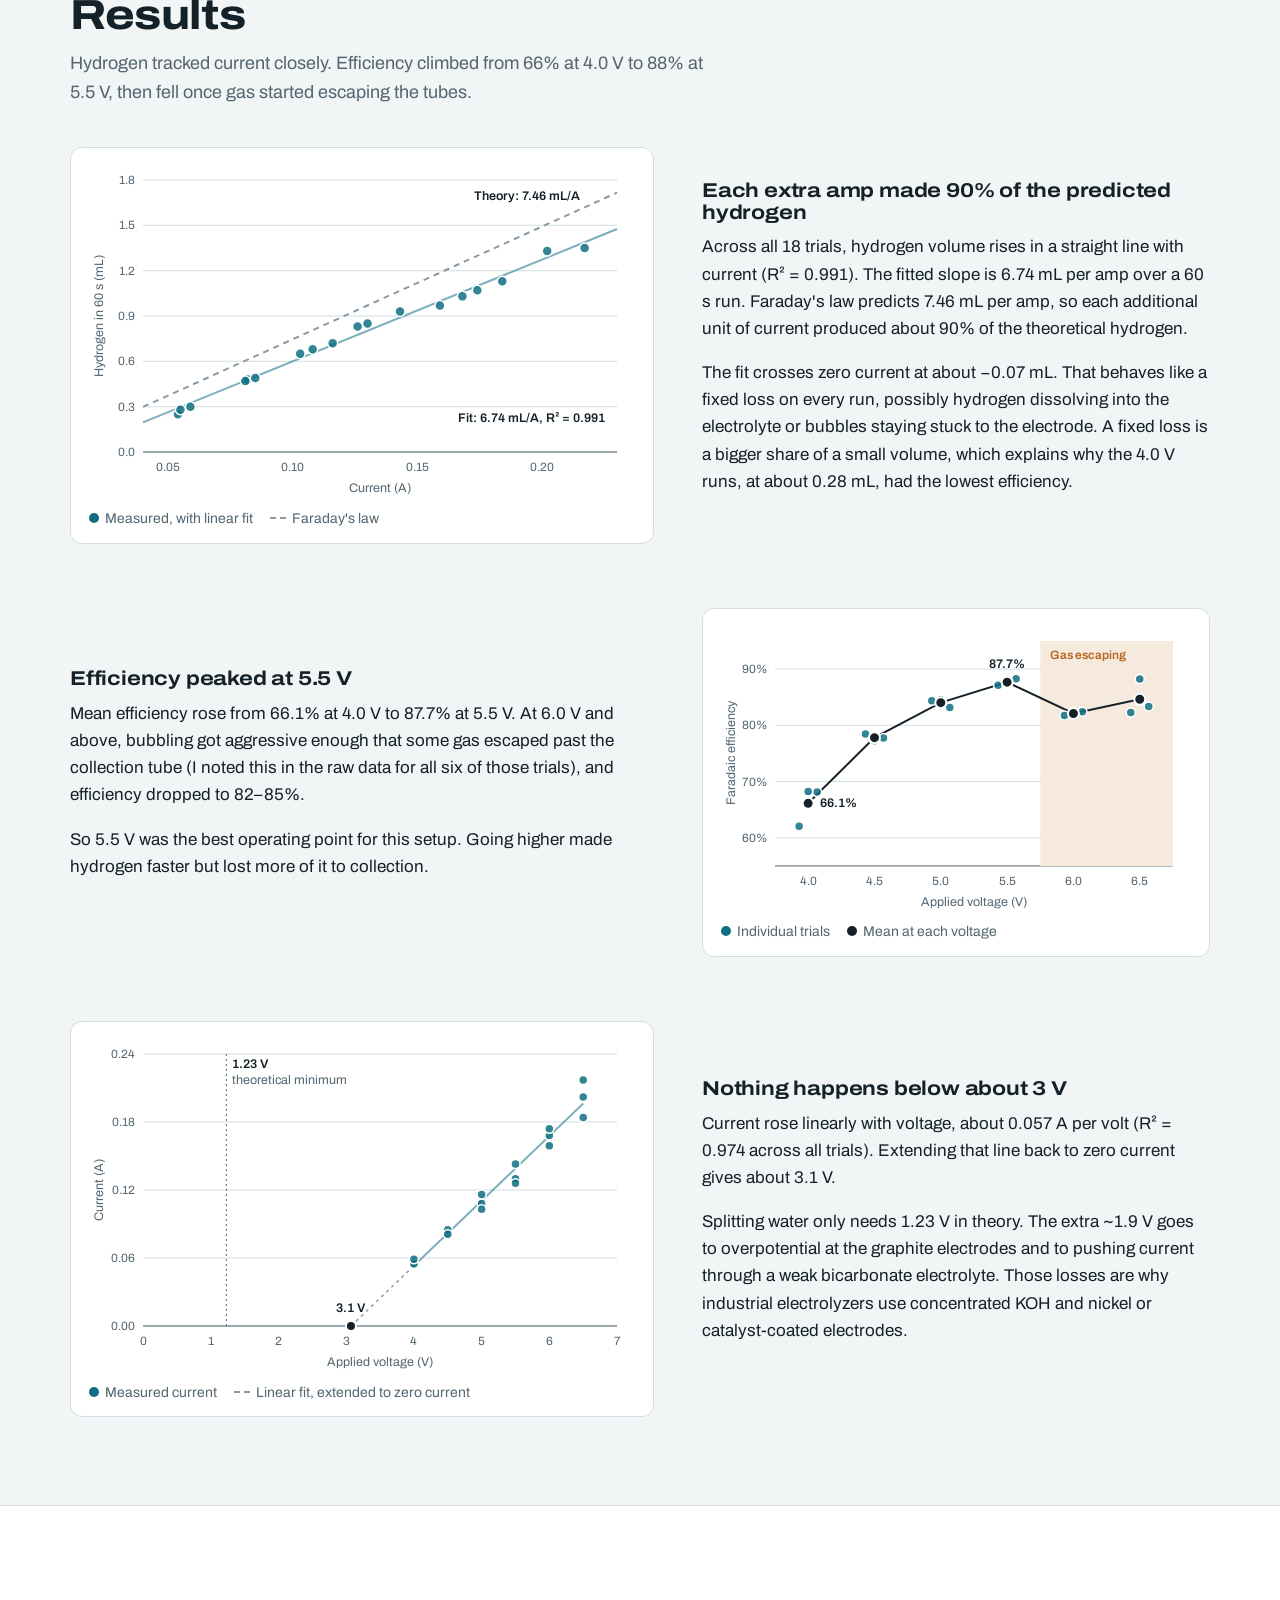
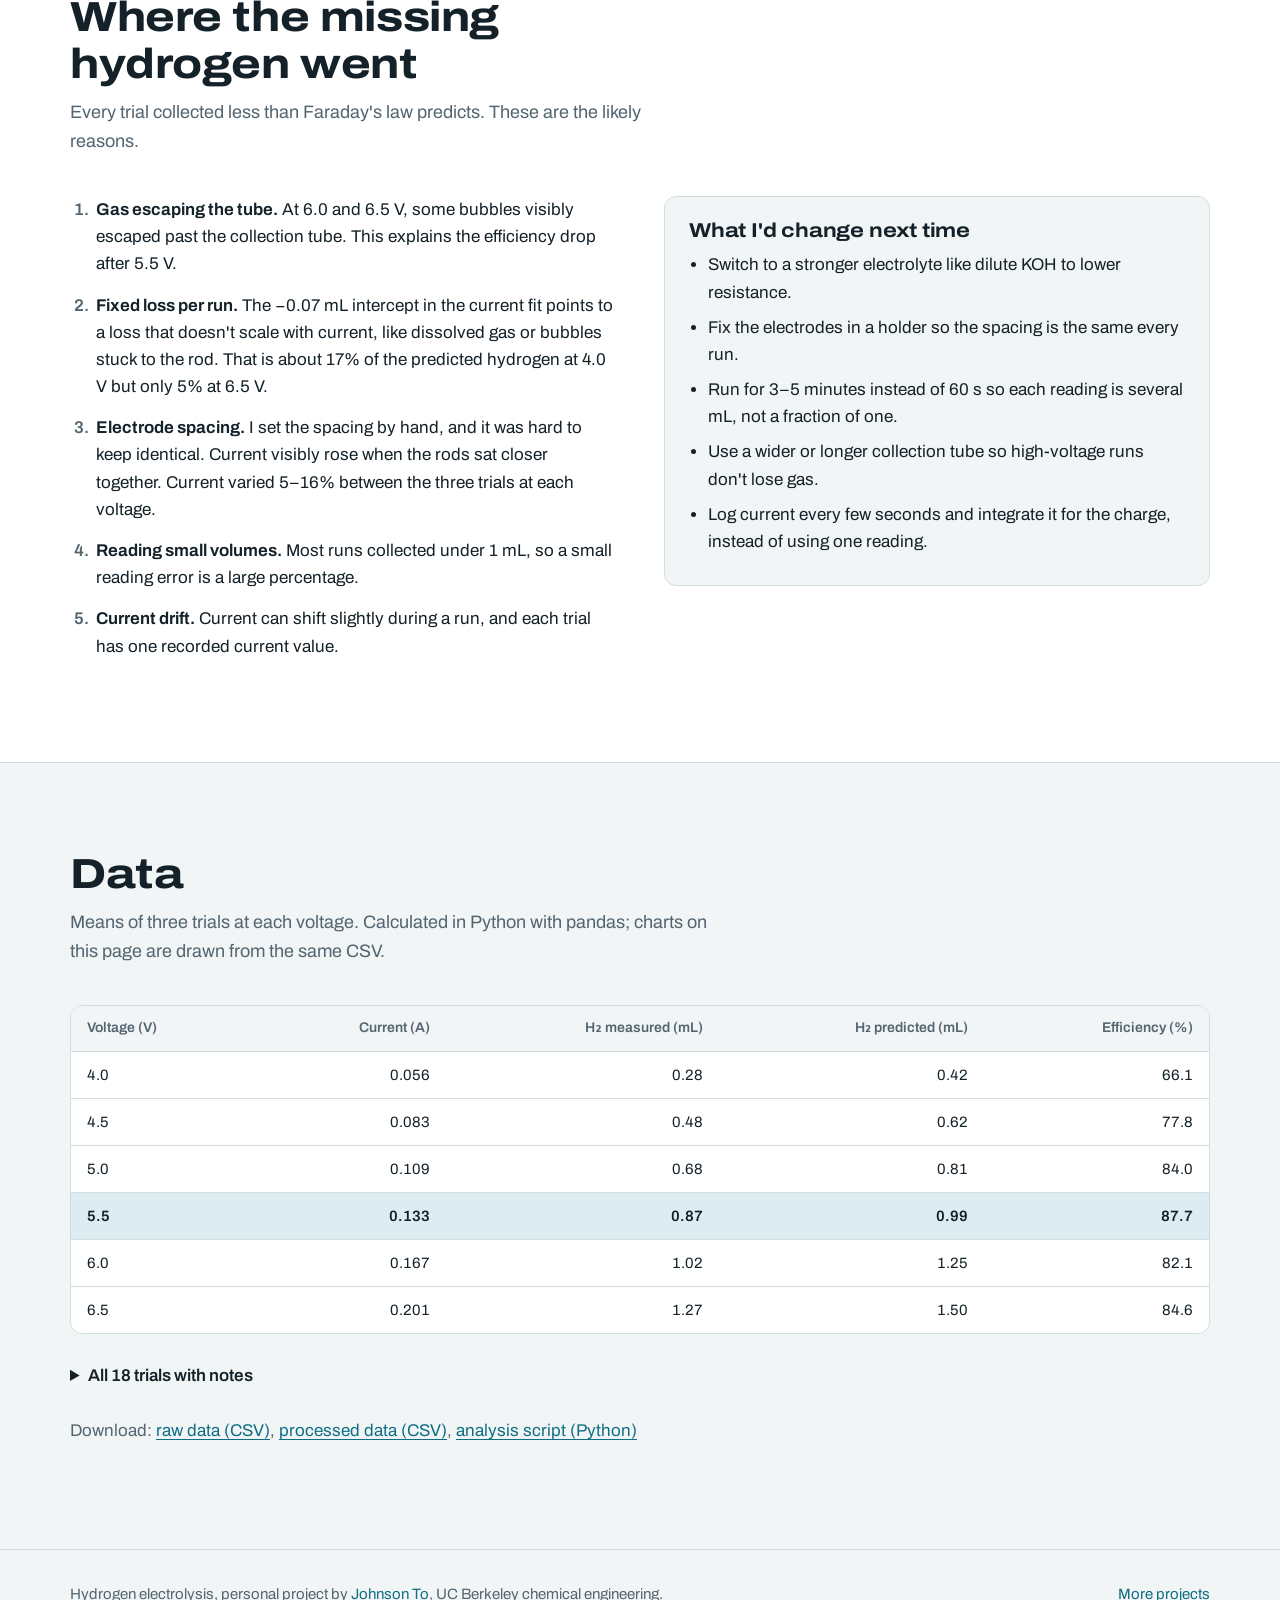
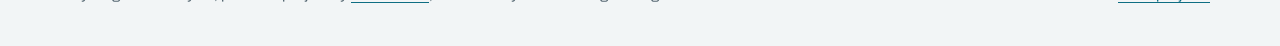
==== commit 1a6aa359: "Redesign: interactive charts from CSV, worked Faraday example, findings, fix HTML Co-Authored-By: Cl" ====
--- a/index.html
+++ b/index.html
@@ -1,189 +1,229 @@
-<!DOCTYPE html>
+<!doctype html>
 <html lang="en">
 <head>
-  <meta charset="UTF-8" />
-  <meta name="viewport" content="width=device-width, initial-scale=1.0" />
-  <title>Hydrogen Electrolysis Project</title>
-  <meta name="description" content="Hydrogen electrolysis project with processed data, static matplotlib figures, theory comparison, and error analysis." />
-  <link rel="preconnect" href="https://fonts.googleapis.com">
-  <link rel="preconnect" href="https://fonts.gstatic.com" crossorigin>
-  <link href="https://fonts.googleapis.com/css2?family=Inter:wght@400;500;600;700;800&display=swap" rel="stylesheet">
-  <link rel="stylesheet" href="styles.css" />
+  <meta charset="utf-8">
+  <meta name="viewport" content="width=device-width, initial-scale=1">
+  <title>Hydrogen Electrolysis | Johnson To</title>
+  <meta name="description" content="A benchtop water electrolysis cell: 18 timed trials from 4.0 to 6.5 V, hydrogen measured by water displacement and compared against Faraday's law. Peak Faradaic efficiency 88% at 5.5 V.">
+  <meta property="og:title" content="Hydrogen Electrolysis, measured against Faraday's law">
+  <meta property="og:description" content="18 timed trials from 4.0 to 6.5 V. Peak Faradaic efficiency 88% at 5.5 V. Personal project by Johnson To, UC Berkeley chemical engineering.">
+  <meta property="og:image" content="https://johnsonto07.github.io/hydrogen-electrolyzer-analysis/assets/photos/setup.jpg">
+  <meta name="twitter:card" content="summary_large_image">
+  <link rel="icon" href="data:image/svg+xml,%3Csvg xmlns='http://www.w3.org/2000/svg' viewBox='0 0 64 64'%3E%3Crect width='64' height='64' rx='14' fill='%230f6e83'/%3E%3Ctext x='30' y='42' font-family='Arial,sans-serif' font-size='28' font-weight='700' text-anchor='middle' fill='white'%3EH%3C/text%3E%3Ctext x='44' y='48' font-family='Arial,sans-serif' font-size='16' font-weight='700' text-anchor='middle' fill='white'%3E2%3C/text%3E%3C/svg%3E">
+  <script>try{var t=localStorage.getItem('theme');if(t==='dark'||t==='light')document.documentElement.setAttribute('data-theme',t)}catch(e){}</script>
+  <link rel="preload" href="fonts/archivo-variable.woff2" as="font" type="font/woff2" crossorigin>
+  <link rel="stylesheet" href="styles.css">
 </head>
 <body>
-  <header class="site-header">
-    <div class="container nav-wrap">
-      <div class="brand">Johnson To</div>
-      <nav class="nav">
-        <a href="#overview">Overview</a>
+  <a class="skip" href="#main">Skip to content</a>
+  <header class="top">
+    <div class="wrap top-row">
+      <a class="brand" href="https://johnsonto07.github.io/">Johnson To</a>
+      <nav class="nav" aria-label="Sections">
+        <a href="#setup">Setup</a>
         <a href="#theory">Theory</a>
-        <a href="#method">Method</a>
         <a href="#results">Results</a>
-        <a href="#error">Error Analysis</a>
+        <a href="#error">Error</a>
         <a href="#data">Data</a>
       </nav>
+      <button class="theme" type="button" data-theme-toggle aria-label="Switch to dark theme"><svg viewBox="0 0 24 24" aria-hidden="true"><path d="M12 3a9 9 0 1 0 9 9 7 7 0 0 1-9-9z"/></svg></button>
     </div>
   </header>
 
-  <main>
+  <main id="main">
     <section class="hero">
-      <div class="container hero-inner">
-        <p class="eyebrow">Chemical Engineering Project</p>
-        <h1>Hydrogen Electrolysis Project</h1>
-        <p class="hero-text">
-          This project studies how applied voltage changes current, hydrogen yield, production rate, and system efficiency in a benchtop water electrolysis setup.
-        </p>
-      </div>
-    </section>
-
-    <section id="overview" class="section">
-      <div class="container narrow">
-        <p class="section-label">Overview</p>
-        <h2>Project Goal</h2>
-        <p>
-          The goal of this project is to determine how voltage and current affect hydrogen production, compare experimental yield against the ideal yield predicted by Faraday's Law, and evaluate how efficiently the system converts electrical input into measurable hydrogen gas.
-        </p>
-      </div>
-    </section>
-
-    <section id="theory" class="section alt">
-      <div class="container narrow">
-        <p class="section-label">Theory</p>
-        <h2>Why hydrogen increases</h2>
-        <p>
-          Water electrolysis splits water into hydrogen and oxygen. Hydrogen forms at the cathode through a reduction reaction that requires electrons. Ohm's Law explains how increasing voltage raises current, and Faraday's Law explains how increased current raises hydrogen production.
-        </p>
-
-        <div class="theory-lines">
-          <p><strong>Voltage → Current → Charge → Hydrogen</strong></p>
-          <p>Q = I × t</p>
-          <p>Hydrogen produced ∝ charge passed</p>
-        </div>
-
-        <div class="theory-reactions">
-          <p><strong>Cathode:</strong> 2H₂O + 2e⁻ → H₂ + 2OH⁻</p>
-          <p><strong>Overall:</strong> 2H₂O → 2H₂ + O₂</p>
-          <p><strong>Key idea:</strong> Hydrogen production depends directly on current. Voltage affects hydrogen indirectly by increasing current.</p>
-        </div>
-      </div>
-    </section>
-
-    <section id="method" class="section">
-      <div class="container narrow">
-        <p class="section-label">Method</p>
-        <h2>Experimental Design</h2>
-
-        <ul class="clean-list">
-          <li>Electrodes: graphite rods</li>
-          <li>Electrolyte: baking soda (NaHCO<sub>3</sub>) dissolved in 500 mL water</li>
-          <li>Preliminary runs in plain water produced little visible gas, so baking soda was added to raise conductivity (these runs were observed but not recorded)</li>
-          <li>Voltage range tested: 4.0 V to 6.5 V in 0.5 V steps</li>
-          <li>Run time held constant at 60 seconds</li>
-          <li>Measured current and hydrogen volume for each trial</li>
-          <li>Three trials collected at each voltage (18 trials total)</li>
-          <li>Controlled variables: electrolyte volume, run time, and electrode setup</li>
-        </ul>
-
-        <div class="photo-grid">
-          <figure class="photo-card">
-            <img src="assets/photos/IMG_4623.jpg" alt="Experimental Setup">
-            <figcaption>Experimental setup showing the electrolysis apparatus.</figcaption>
-          </figure>
-
-          <figure class="photo-card">
-            <img src="assets/photos/IMG_4588.jpg" alt="Hydrogen Gas Production">
-            <figcaption>Hydrogen collection and measurement setup during a trial.</figcaption>
-          </figure>
-        </div>
-      </div>
-    </section>
-
-    <section id="results" class="section alt">
-      <div class="container">
-        <p class="section-label">Results</p>
-        <h2>Data-Driven Analysis</h2>
-        <p class="section-note">
-          These figures were generated in matplotlib from the processed dataset. Error bars show trial-to-trial variation across each voltage.
-        </p>
-
-        <div class="graph-grid">
-          <figure class="graph-item">
-            <img src="assets/graphs/voltage_vs_current.png" alt="Voltage vs Current graph" />
-            <figcaption>Voltage vs Current. Current increased approximately linearly as voltage increased.</figcaption>
-          </figure>
-
-          <figure class="graph-item">
-            <img src="assets/graphs/voltage_vs_hydrogen.png" alt="Voltage vs Hydrogen graph" />
-            <figcaption>Voltage vs Hydrogen Volume. Hydrogen yield rose steadily across the tested voltage range.</figcaption>
-          </figure>
-
-          <figure class="graph-item full">
-            <img src="assets/graphs/actual_vs_theoretical_hydrogen.png" alt="Actual vs theoretical hydrogen graph" />
-            <figcaption>Actual vs Theoretical Hydrogen Volume. The ideal yield line gives a direct visual comparison between theory and experiment.</figcaption>
-          </figure>
-
-          <figure class="graph-item">
-            <img src="assets/graphs/current_vs_hydrogen.png" alt="Current vs Hydrogen graph" />
-            <figcaption>Current vs Hydrogen Volume. This is the strongest theory graph because it directly reflects Faraday's Law.</figcaption>
-          </figure>
-
-          <figure class="graph-item">
-            <img src="assets/graphs/voltage_vs_rate.png" alt="Voltage vs hydrogen production rate graph" />
-            <figcaption>Voltage vs Hydrogen Production Rate. Rate increased as the electrical input increased.</figcaption>
-          </figure>
-
-          <figure class="graph-item full">
-            <img src="assets/graphs/voltage_vs_efficiency.png" alt="Voltage vs efficiency graph" />
-            <figcaption>Voltage vs Efficiency. Mean efficiency rose from 66% at 4.0 V to a peak of 88% at 5.5 V (best single trial: 88.3%), then dipped to 82&ndash;85% at 6.0&ndash;6.5 V, where gas began escaping the collection column.</figcaption>
-          </figure>
-        </div>
-      </div>
-    </section>
-
-    <section id="error" class="section">
-      <div class="container narrow">
-        <p class="section-label">Error Analysis</p>
-        <h2>Why measured values differ from ideal values</h2>
-        <ul class="clean-list">
-          <li>Gas loss during collection can lower the measured hydrogen volume.</li>
-          <li>Small-volume readings introduce measurement uncertainty.</li>
-          <li>Current can fluctuate slightly during a run.</li>
-          <li>Baking soda electrolyte has limited conductivity compared with stronger electrolytes.</li>
-          <li>At 6.0 V and above, bubbling became aggressive enough that some gas escaped the collection column (noted in the raw data), which explains the efficiency drop after 5.5 V.</li>
-          <li>Electrode spacing was set by hand and was hard to keep identical between runs. Current rose noticeably when the electrodes sat closer together (observed, not measured), which likely added trial-to-trial variation.</li>
-        </ul>
-      </div>
-    </section>
-
-    <section id="data" class="section alt">
-      <div class="container">
-        <p class="section-label">Processed Data</p>
-        <h2>Summary Table by Voltage</h2>
+      <div class="wrap hero-grid">
+        <div class="hero-copy">
+          <p class="kicker">Hydrogen electrolysis, personal project, January to May 2026</p>
+          <h1>How much of the current became hydrogen?</h1>
+          <p class="lede">I built a graphite-electrode electrolysis cell, ran 18 timed trials from 4.0 to 6.5&nbsp;V, and collected the hydrogen by water displacement. Faraday's law says how much hydrogen the charge passed should make. The best runs collected 88% of it.</p>
+          <dl class="stats">
+            <div><dt>Peak Faradaic efficiency</dt><dd>88%</dd></div>
+            <div><dt>Timed trials</dt><dd>18</dd></div>
+            <div><dt>Voltage range</dt><dd>4.0–6.5 V</dd></div>
+            <div><dt>R² of H₂ vs. current</dt><dd>0.991</dd></div>
+          </dl>
+        </div>
+        <figure class="hero-chart panel">
+          <div class="chart" data-chart="charge" role="img" aria-label="Hydrogen collected versus charge passed for all 18 trials, with the Faraday's law line. Every point sits below the line; the gap is smallest around 5.5 volts."></div>
+          <figcaption><span class="key key-meas"></span>Measured, one dot per trial <span class="key key-theory"></span>Faraday's law, 100% efficiency. Hover a dot for details.</figcaption>
+          <p class="tip" data-tip aria-live="polite"></p>
+        </figure>
+      </div>
+    </section>
+
+    <section class="section" id="setup" aria-labelledby="setup-h">
+      <div class="wrap">
+        <div class="section-head">
+          <h2 id="setup-h">The cell</h2>
+          <p>A beaker, two graphite rods, a bench power supply, and a pair of inverted collection tubes.</p>
+        </div>
+        <div class="split">
+          <div class="photos">
+            <figure class="panel"><img src="assets/photos/setup.jpg" width="1600" height="1200" alt="Bench power supply reading 4.0 volts and 0.055 amps, wired with red and black leads to two graphite electrodes in a beaker of electrolyte with inverted collection tubes." loading="lazy"><figcaption>The full setup at 4.0 V. The supply reads 0.055 A.</figcaption></figure>
+            <figure class="panel"><img src="assets/photos/collection.jpg" width="1600" height="1200" alt="Close-up of a graphite electrode inside a gas collection tube in the electrolyte, with small bubbles on the electrode surface." loading="lazy"><figcaption>Gas collecting in the tube over the cathode during a trial.</figcaption></figure>
+          </div>
+          <div class="prose">
+            <h3>Method</h3>
+            <ul class="specs">
+              <li><span>Electrodes</span>Graphite rods</li>
+              <li><span>Electrolyte</span>Baking soda (NaHCO₃) in 500 mL water</li>
+              <li><span>Voltage</span>4.0 to 6.5 V in 0.5 V steps</li>
+              <li><span>Run time</span>60 s per trial</li>
+              <li><span>Replicates</span>3 per voltage, 18 total</li>
+              <li><span>Measured</span>Current, and H₂ volume by water displacement</li>
+              <li><span>Held constant</span>Electrolyte volume, run time, electrode setup</li>
+            </ul>
+            <h3>Getting it to work</h3>
+            <p>My first runs in plain water made almost no gas. Pure water conducts poorly, so very little current flowed. Dissolving baking soda raised the conductivity enough to get steady bubbling, and every recorded trial uses that electrolyte. The pure-water runs were observed but not recorded.</p>
+          </div>
+        </div>
+      </div>
+    </section>
+
+    <section class="section section-alt" id="theory" aria-labelledby="theory-h">
+      <div class="wrap">
+        <div class="section-head">
+          <h2 id="theory-h">What Faraday's law predicts</h2>
+          <p>Every H₂ molecule at the cathode takes two electrons, so the charge passed sets the most hydrogen a run can make.</p>
+        </div>
+        <div class="split split-even">
+          <div class="prose">
+            <div class="eqs">
+              <p><span>Cathode</span>2H₂O + 2e⁻ → H₂ + 2OH⁻</p>
+              <p><span>Anode</span>2H₂O → O₂ + 4H⁺ + 4e⁻</p>
+              <p><span>Overall</span>2H₂O → 2H₂ + O₂</p>
+            </div>
+            <p>Voltage only matters through current. A higher voltage pushes more current through the electrolyte, more current means more charge in 60 seconds, and more charge means more hydrogen. That is why current vs. hydrogen is the cleanest test of the theory.</p>
+            <p class="formula"><span><i>V</i><sub>H₂</sub></span><span>=</span><span class="frac"><span><i>I</i> · <i>t</i></span><span>2<i>F</i></span></span><span>·</span><span><i>V</i><sub>m</sub></span></p>
+            <p class="small">F = 96,485 C/mol. V<sub>m</sub> = 24.0 L/mol, the molar volume of a gas near 20&nbsp;°C and 1&nbsp;atm. Faradaic efficiency is measured volume divided by this predicted volume.</p>
+          </div>
+          <div class="worked panel">
+            <h3>Worked example: trial 12, 5.5 V</h3>
+            <ol>
+              <li><span>Charge passed</span><b>0.126 A × 60 s = 7.56 C</b></li>
+              <li><span>Moles of electrons</span><b>7.56 C ÷ 96,485 C/mol = 7.84 × 10⁻⁵ mol</b></li>
+              <li><span>Moles of H₂ (2 e⁻ each)</span><b>3.92 × 10⁻⁵ mol</b></li>
+              <li><span>Predicted volume</span><b>3.92 × 10⁻⁵ mol × 24,000 mL/mol = 0.940 mL</b></li>
+              <li><span>Measured volume</span><b>0.830 mL</b></li>
+              <li class="worked-result"><span>Faradaic efficiency</span><b>0.830 ÷ 0.940 = 88.3%</b></li>
+            </ol>
+            <p class="small">This was the best single trial.</p>
+          </div>
+        </div>
+      </div>
+    </section>
+
+    <section class="section" id="results" aria-labelledby="results-h">
+      <div class="wrap">
+        <div class="section-head">
+          <h2 id="results-h">Results</h2>
+          <p>Hydrogen tracked current closely. Efficiency climbed from 66% at 4.0 V to 88% at 5.5 V, then fell once gas started escaping the tubes.</p>
+        </div>
+
+        <div class="findings">
+          <article class="finding">
+            <figure class="panel">
+              <div class="chart" data-chart="current" role="img" aria-label="Hydrogen volume versus current for 18 trials with a fitted line of slope 6.74 mL per amp and the Faraday line of slope 7.46 mL per amp."></div>
+              <figcaption><span class="key key-meas"></span>Measured, with linear fit <span class="key key-theory"></span>Faraday's law</figcaption>
+            </figure>
+            <div class="prose">
+              <h3>Each extra amp made 90% of the predicted hydrogen</h3>
+              <p>Across all 18 trials, hydrogen volume rises in a straight line with current (R² = 0.991). The fitted slope is 6.74 mL per amp over a 60 s run. Faraday's law predicts 7.46 mL per amp, so each additional unit of current produced about 90% of the theoretical hydrogen.</p>
+              <p>The fit crosses zero current at about −0.07 mL. That behaves like a fixed loss on every run, possibly hydrogen dissolving into the electrolyte or bubbles staying stuck to the electrode. A fixed loss is a bigger share of a small volume, which explains why the 4.0 V runs, at about 0.28 mL, had the lowest efficiency.</p>
+            </div>
+          </article>
+
+          <article class="finding finding-flip">
+            <figure class="panel">
+              <div class="chart" data-chart="eff" role="img" aria-label="Faradaic efficiency versus voltage. Means: 66.1% at 4.0 V, 77.8% at 4.5 V, 84.0% at 5.0 V, 87.7% at 5.5 V, 82.1% at 6.0 V, 84.6% at 6.5 V. The 6.0 and 6.5 V region is shaded where gas escaped the collection tube."></div>
+              <figcaption><span class="key key-meas"></span>Individual trials <span class="key key-mean"></span>Mean at each voltage</figcaption>
+            </figure>
+            <div class="prose">
+              <h3>Efficiency peaked at 5.5 V</h3>
+              <p>Mean efficiency rose from 66.1% at 4.0 V to 87.7% at 5.5 V. At 6.0 V and above, bubbling got aggressive enough that some gas escaped past the collection tube (I noted this in the raw data for all six of those trials), and efficiency dropped to 82–85%.</p>
+              <p>So 5.5 V was the best operating point for this setup. Going higher made hydrogen faster but lost more of it to collection.</p>
+            </div>
+          </article>
+
+          <article class="finding">
+            <figure class="panel">
+              <div class="chart" data-chart="iv" role="img" aria-label="Current versus voltage, linear from 0.056 A at 4.0 V to 0.201 A at 6.5 V. The fitted line extends to zero current at about 3.1 V, compared with the 1.23 V thermodynamic minimum."></div>
+              <figcaption><span class="key key-meas"></span>Measured current <span class="key key-theory"></span>Linear fit, extended to zero current</figcaption>
+            </figure>
+            <div class="prose">
+              <h3>Nothing happens below about 3 V</h3>
+              <p>Current rose linearly with voltage, about 0.057 A per volt (R² = 0.974 across all trials). Extending that line back to zero current gives about 3.1 V.</p>
+              <p>Splitting water only needs 1.23 V in theory. The extra ~1.9 V goes to overpotential at the graphite electrodes and to pushing current through a weak bicarbonate electrolyte. Those losses are why industrial electrolyzers use concentrated KOH and nickel or catalyst-coated electrodes.</p>
+            </div>
+          </article>
+        </div>
+      </div>
+    </section>
+
+    <section class="section section-alt" id="error" aria-labelledby="error-h">
+      <div class="wrap">
+        <div class="section-head">
+          <h2 id="error-h">Where the missing hydrogen went</h2>
+          <p>Every trial collected less than Faraday's law predicts. These are the likely reasons.</p>
+        </div>
+        <div class="split split-even">
+          <ol class="errors">
+            <li><b>Gas escaping the tube.</b> At 6.0 and 6.5 V, some bubbles visibly escaped past the collection tube. This explains the efficiency drop after 5.5 V.</li>
+            <li><b>Fixed loss per run.</b> The −0.07 mL intercept in the current fit points to a loss that doesn't scale with current, like dissolved gas or bubbles stuck to the rod. That is about 17% of the predicted hydrogen at 4.0 V but only 5% at 6.5 V.</li>
+            <li><b>Electrode spacing.</b> I set the spacing by hand, and it was hard to keep identical. Current visibly rose when the rods sat closer together. Current varied 5–16% between the three trials at each voltage.</li>
+            <li><b>Reading small volumes.</b> Most runs collected under 1 mL, so a small reading error is a large percentage.</li>
+            <li><b>Current drift.</b> Current can shift slightly during a run, and each trial has one recorded current value.</li>
+          </ol>
+          <div class="prose next">
+            <h3>What I'd change next time</h3>
+            <ul>
+              <li>Switch to a stronger electrolyte like dilute KOH to lower resistance.</li>
+              <li>Fix the electrodes in a holder so the spacing is the same every run.</li>
+              <li>Run for 3–5 minutes instead of 60 s so each reading is several mL, not a fraction of one.</li>
+              <li>Use a wider or longer collection tube so high-voltage runs don't lose gas.</li>
+              <li>Log current every few seconds and integrate it for the charge, instead of using one reading.</li>
+            </ul>
+          </div>
+        </div>
+      </div>
+    </section>
+
+    <section class="section" id="data" aria-labelledby="data-h">
+      <div class="wrap">
+        <div class="section-head">
+          <h2 id="data-h">Data</h2>
+          <p>Means of three trials at each voltage. Calculated in Python with pandas; charts on this page are drawn from the same CSV.</p>
+        </div>
         <div class="table-wrap">
-          <table id="summaryTable"></table>
-        </div>
-
-        <h2 class="subhead">Raw Data with Calculated Columns</h2>
-        <div class="table-wrap">
-          <table id="rawTable"></table>
-        </div>
+          <table class="data" data-summary>
+            <caption class="sr">Summary by voltage</caption>
+            <thead><tr><th scope="col">Voltage (V)</th><th scope="col">Current (A)</th><th scope="col">H₂ measured (mL)</th><th scope="col">H₂ predicted (mL)</th><th scope="col">Efficiency (%)</th></tr></thead>
+            <tbody><tr><td colspan="5">Loading data…</td></tr></tbody>
+          </table>
+        </div>
+        <details class="raw">
+          <summary>All 18 trials with notes</summary>
+          <div class="table-wrap">
+            <table class="data" data-raw>
+              <caption class="sr">All trials</caption>
+              <thead><tr><th scope="col">Trial</th><th scope="col">Voltage (V)</th><th scope="col">Current (A)</th><th scope="col">H₂ (mL)</th><th scope="col">Predicted (mL)</th><th scope="col">Efficiency (%)</th><th scope="col">Notes</th></tr></thead>
+              <tbody></tbody>
+            </table>
+          </div>
+        </details>
+        <p class="downloads">Download: <a href="data/electrolysis_data.csv" download>raw data (CSV)</a>, <a href="data/electrolysis_data_processed.csv" download>processed data (CSV)</a>, <a href="analysis.py">analysis script (Python)</a></p>
       </div>
     </section>
   </main>
 
-  <footer class="site-footer">
-    <div class="container footer-wrap">
-      <div>
-        <strong>Hydrogen Electrolysis Project</strong>
-        <p>Static matplotlib figures, processed data, and theory-based analysis.</p>
-      </div>
-      <a href="#" onclick="window.scrollTo({top:0, behavior:'smooth'}); return false;">Back to top</a>
+  <footer class="foot">
+    <div class="wrap foot-row">
+      <p>Hydrogen electrolysis, personal project by <a href="https://johnsonto07.github.io/">Johnson To</a>, UC Berkeley chemical engineering.</p>
+      <p><a href="https://johnsonto07.github.io/projects.html">More projects</a></p>
     </div>
   </footer>
 
   <script src="script.js"></script>
 </body>
 </html>
-  <script src="script.js"></script>
-</body>
-</html>
--- a/styles.css
+++ b/styles.css
@@ -1,243 +1,196 @@
-:root {
-  --bg: #f7f8f7;
-  --surface: #ffffff;
-  --surface-soft: #f1f4f2;
-  --text: #18221d;
-  --muted: #5d6d63;
-  --line: #d9e1dc;
-  --accent: #2f6d59;
-  --container: 1120px;
+/* Hydrogen electrolysis project site */
+
+@font-face {
+  font-family: "Archivo";
+  src: url("fonts/archivo-variable.woff2") format("woff2-variations"), url("fonts/archivo-variable.woff2") format("woff2");
+  font-weight: 100 900;
+  font-stretch: 62% 125%;
+  font-style: normal;
+  font-display: swap;
 }
 
-* {
-  box-sizing: border-box;
+:root {
+  --bg: #f2f5f6;
+  --surface: #ffffff;
+  --ink: #142128;
+  --muted: #536570;
+  --line: #d3dde1;
+  --h2: #0f6e83;
+  --h2-soft: #dcecf0;
+  --theory: #8a99a3;
+  --warn: #b5651d;
+  --warn-soft: #f6eadf;
+  --focus: #0f6e83;
+  color-scheme: light;
+}
+@media (prefers-color-scheme: dark) {
+  :root:not([data-theme="light"]) {
+    --bg: #0f1619; --surface: #162026; --ink: #e3ebee; --muted: #9bb0ba; --line: #283840;
+    --h2: #5cc3d8; --h2-soft: #183039; --theory: #6f828c; --warn: #e2a066; --warn-soft: #33261b; --focus: #5cc3d8;
+    color-scheme: dark;
+  }
+}
+:root[data-theme="dark"] {
+  --bg: #0f1619; --surface: #162026; --ink: #e3ebee; --muted: #9bb0ba; --line: #283840;
+  --h2: #5cc3d8; --h2-soft: #183039; --theory: #6f828c; --warn: #e2a066; --warn-soft: #33261b; --focus: #5cc3d8;
+  color-scheme: dark;
 }
 
-html {
-  scroll-behavior: smooth;
-}
+*, *::before, *::after { box-sizing: border-box; }
+html { scroll-behavior: smooth; scroll-padding-top: 76px; -webkit-text-size-adjust: 100%; }
+@media (prefers-reduced-motion: reduce) { html { scroll-behavior: auto; } }
+body { margin: 0; background: var(--bg); color: var(--ink); font-family: "Archivo", system-ui, -apple-system, "Segoe UI", sans-serif; font-size: 17px; line-height: 1.6; }
+img { display: block; max-width: 100%; height: auto; }
+a { color: var(--h2); text-underline-offset: 3px; }
+a:hover { text-decoration-thickness: 2px; }
+:focus-visible { outline: 3px solid var(--focus); outline-offset: 3px; border-radius: 4px; }
+h1, h2, h3 { line-height: 1.12; margin: 0; font-variation-settings: "wdth" 116; letter-spacing: -.01em; }
+p { margin: 0 0 1em; }
+sub { font-size: .7em; }
 
-body {
-  margin: 0;
-  font-family: 'Inter', system-ui, sans-serif;
-  color: var(--text);
-  background: var(--bg);
-}
+.wrap { width: min(1140px, 100% - 32px); margin-inline: auto; }
+.skip { position: absolute; left: -9999px; top: 8px; background: var(--surface); padding: 8px 12px; z-index: 10; }
+.skip:focus { left: 8px; }
+.sr { position: absolute; width: 1px; height: 1px; overflow: hidden; clip: rect(0 0 0 0); white-space: nowrap; }
 
-img {
-  max-width: 100%;
-  display: block;
-  border-radius: 16px;
-}
+/* Header */
+.top { position: sticky; top: 0; z-index: 5; background: color-mix(in srgb, var(--bg) 88%, transparent); backdrop-filter: blur(10px); -webkit-backdrop-filter: blur(10px); border-bottom: 1px solid var(--line); }
+.top-row { display: flex; align-items: center; gap: 24px; min-height: 60px; }
+.brand { color: var(--ink); text-decoration: none; font-weight: 700; font-variation-settings: "wdth" 112; white-space: nowrap; }
+.nav { display: flex; gap: 4px; margin-left: auto; }
+.nav a { color: var(--muted); text-decoration: none; font-size: 15px; font-weight: 500; padding: 6px 10px; border-radius: 6px; white-space: nowrap; }
+.nav a:hover { color: var(--ink); background: var(--surface); }
+.theme { flex: none; width: 38px; height: 38px; display: grid; place-items: center; border: 1px solid var(--line); background: var(--surface); color: var(--ink); border-radius: 8px; cursor: pointer; }
+.theme svg { width: 18px; height: 18px; fill: currentColor; }
 
-a {
-  color: inherit;
-  text-decoration: none;
-}
+/* Hero */
+.hero { padding: 64px 0 80px; }
+.hero-grid { display: grid; grid-template-columns: 1fr 1.1fr; gap: 56px; align-items: center; }
+.kicker { color: var(--muted); font-weight: 500; margin-bottom: 14px; }
+.hero h1 { font-size: clamp(36px, 5vw, 60px); font-weight: 800; font-variation-settings: "wdth" 118; letter-spacing: -.02em; margin-bottom: 20px; max-width: 14ch; }
+.lede { font-size: 19px; color: var(--muted); max-width: 52ch; }
+.stats { display: grid; grid-template-columns: repeat(2, max-content); gap: 18px 48px; margin: 28px 0 0; padding: 22px 0 0; border-top: 1px solid var(--line); }
+.stats div { display: flex; flex-direction: column-reverse; }
+.stats dt { font-size: 14px; color: var(--muted); }
+.stats dd { margin: 0; font-size: 28px; font-weight: 700; font-variation-settings: "wdth" 108; font-variant-numeric: tabular-nums; white-space: nowrap; }
+.stats div:first-child dd { color: var(--h2); }
+.hero-chart { position: relative; padding: 20px 20px 14px; }
+.tip { min-height: 1.5em; margin: 6px 0 0; font-size: 14px; font-weight: 600; font-variant-numeric: tabular-nums; }
 
-.container {
-  width: min(var(--container), calc(100% - 2rem));
-  margin: 0 auto;
-}
+/* Sections */
+.section { padding: 88px 0; }
+.section-alt { background: var(--surface); border-block: 1px solid var(--line); }
+.section-alt .panel { background: var(--bg); }
+.section-head { margin-bottom: 40px; max-width: 64ch; }
+.section-head h2 { font-size: clamp(30px, 3.6vw, 42px); font-weight: 750; margin-bottom: 10px; }
+.section-head p { color: var(--muted); font-size: 18px; margin: 0; }
 
-.narrow {
-  max-width: 860px;
-}
+.split { display: grid; grid-template-columns: 1.1fr 1fr; gap: 48px; align-items: start; }
+.split-even { grid-template-columns: 1fr 1fr; }
+.prose { max-width: 60ch; }
+.prose h3 { font-size: 20px; margin: 0 0 10px; }
+.prose ul + h3, .prose p + h3 { margin-top: 30px; }
+.small { font-size: 14.5px; color: var(--muted); }
 
-.site-header {
-  position: sticky;
-  top: 0;
-  z-index: 20;
-  background: rgba(247, 248, 247, 0.92);
-  backdrop-filter: blur(8px);
-  border-bottom: 1px solid var(--line);
-}
+.panel { margin: 0; background: var(--surface); border: 1px solid var(--line); border-radius: 12px; padding: 14px; }
+.panel img { border-radius: 6px; }
+.panel figcaption { font-size: 14px; color: var(--muted); margin-top: 10px; }
+.photos { display: grid; gap: 16px; }
 
-.nav-wrap {
-  min-height: 72px;
-  display: flex;
-  align-items: center;
-  justify-content: space-between;
-  gap: 1rem;
-}
+.specs { list-style: none; padding: 0; margin: 0; border-top: 1px solid var(--line); }
+.specs li { display: grid; grid-template-columns: 8.5em 1fr; gap: 12px; padding: 9px 0; border-bottom: 1px solid var(--line); }
+.specs span { color: var(--muted); }
 
-.brand {
-  font-weight: 800;
-  letter-spacing: -0.03em;
-}
+/* Theory */
+.eqs { margin: 0 0 24px; padding: 16px 0; border-block: 1px solid var(--line); }
+.eqs p { display: grid; grid-template-columns: 5.5em 1fr; margin: 4px 0; font-size: 18px; }
+.eqs span { color: var(--muted); font-size: 15px; padding-top: 2px; }
+.formula { font-size: 24px; margin: 26px 0 10px; display: flex; align-items: center; gap: .35em; }
+.formula i { font-style: italic; font-variation-settings: "wdth" 100; }
+.frac { display: inline-flex; flex-direction: column; text-align: center; vertical-align: middle; }
+.frac > span:first-child { border-bottom: 1.5px solid currentColor; padding: 0 .25em; }
+.frac > span:last-child { padding: 0 .25em; }
+.worked { padding: 24px; }
+.worked h3 { font-size: 18px; margin-bottom: 14px; }
+.worked ol { list-style: none; margin: 0 0 12px; padding: 0; counter-reset: s; }
+.worked li { counter-increment: s; display: grid; grid-template-columns: 1.6em 1fr; column-gap: 8px; padding: 9px 0; border-bottom: 1px solid var(--line); }
+.worked li::before { content: counter(s); grid-row: span 2; color: var(--muted); font-weight: 600; font-size: 14px; padding-top: 1px; }
+.worked li span { font-size: 14px; color: var(--muted); }
+.worked li b { font-weight: 600; font-variant-numeric: tabular-nums; }
+.worked-result b { color: var(--h2); font-size: 20px; }
 
-.nav {
-  display: flex;
-  flex-wrap: wrap;
-  gap: 1rem;
-}
+/* Findings */
+.findings { display: grid; gap: 64px; }
+.finding { display: grid; grid-template-columns: 1.15fr 1fr; gap: 48px; align-items: center; }
+.finding-flip > figure { order: 2; }
+.finding .panel { padding: 18px 18px 12px; }
 
-.nav a {
-  color: var(--muted);
-  font-weight: 500;
-}
+/* Chart */
+.chart svg { width: 100%; height: auto; display: block; overflow: visible; font-family: inherit; }
+.chart .grid { stroke: var(--line); }
+.chart .axis { stroke: var(--muted); }
+.chart .tick { fill: var(--muted); font-size: 12px; }
+.chart .alab { fill: var(--muted); font-size: 12.5px; }
+.chart .theory { fill: none; stroke: var(--theory); stroke-width: 2; stroke-dasharray: 6 5; }
+.chart .fit { fill: none; stroke: var(--h2); stroke-width: 2; opacity: .55; }
+.chart .ext { fill: none; stroke: var(--theory); stroke-width: 1.5; stroke-dasharray: 3 4; }
+.chart .pt { fill: var(--h2); fill-opacity: .85; stroke: var(--surface); stroke-width: 1.5; cursor: pointer; }
+.section-alt .chart .pt, .section-alt .chart .mean { stroke: var(--bg); }
+.chart .pt:hover, .chart .pt:focus { fill-opacity: 1; stroke: var(--ink); outline: none; }
+.chart .mean { fill: var(--ink); stroke: var(--surface); stroke-width: 2; }
+.chart .meanline { fill: none; stroke: var(--ink); stroke-width: 2; }
+.chart .zone { fill: var(--warn-soft); }
+.chart .zlab { fill: var(--warn); font-size: 12px; font-weight: 600; }
+.chart .note { fill: var(--ink); font-size: 12.5px; font-weight: 600; }
+.chart .marker { stroke: var(--muted); stroke-width: 1; stroke-dasharray: 2 3; }
+.key { display: inline-block; width: 16px; height: 0; margin: 0 6px 3px 0; vertical-align: middle; }
+.key + .key, figcaption .key:not(:first-child) { margin-left: 14px; }
+.key-meas { width: 10px; height: 10px; border-radius: 50%; background: var(--h2); }
+.key-theory { border-top: 2px dashed var(--theory); }
+.key-mean { width: 10px; height: 10px; border-radius: 50%; background: var(--ink); }
 
-.nav a:hover {
-  color: var(--accent);
-}
+/* Error analysis */
+.errors { margin: 0; padding: 0 0 0 1.3em; }
+.errors li { padding: 0 0 14px 4px; }
+.errors li::marker { color: var(--muted); font-weight: 600; }
+.errors b { font-weight: 650; }
+.next { background: var(--bg); border: 1px solid var(--line); border-radius: 12px; padding: 22px 24px; }
+.next ul { margin: 0; padding-left: 1.1em; }
+.next li { margin-bottom: 8px; }
 
-.hero {
-  padding: 7rem 0 4rem;
-}
+/* Data */
+.table-wrap { overflow-x: auto; border: 1px solid var(--line); border-radius: 12px; background: var(--surface); }
+table.data { width: 100%; border-collapse: collapse; font-size: 15px; font-variant-numeric: tabular-nums; }
+.data th, .data td { padding: 11px 16px; text-align: right; border-bottom: 1px solid var(--line); white-space: nowrap; }
+.data th { font-weight: 600; color: var(--muted); font-size: 14px; background: var(--bg); }
+.data th:first-child, .data td:first-child { text-align: left; }
+.data td.note { text-align: left; white-space: normal; min-width: 18em; color: var(--muted); }
+.data tbody tr:last-child td { border-bottom: 0; }
+.data tr.best td { background: var(--h2-soft); font-weight: 600; }
+.raw { margin-top: 20px; }
+.raw summary { cursor: pointer; font-weight: 600; padding: 8px 0; }
+.raw .table-wrap { margin-top: 8px; }
+.downloads { margin-top: 20px; color: var(--muted); }
 
-.hero-inner {
-  max-width: 920px;
-  text-align: center;
-}
-
-.eyebrow,
-.section-label {
-  color: var(--accent);
-  text-transform: uppercase;
-  letter-spacing: 0.14em;
-  font-size: 0.76rem;
-  font-weight: 700;
-  margin-bottom: 0.9rem;
-}
-
-h1 {
-  font-size: clamp(2.5rem, 6vw, 4.8rem);
-  letter-spacing: -0.05em;
-  line-height: 1.02;
-  margin: 0 0 1rem;
-}
-
-h2 {
-  font-size: clamp(1.7rem, 3vw, 2.35rem);
-  letter-spacing: -0.04em;
-  margin: 0 0 1rem;
-}
-
-h3 {
-  margin-top: 0;
-  margin-bottom: 0.7rem;
-}
-
-.hero-text,
-.section p,
-.section-note,
-figcaption {
-  color: var(--muted);
-  line-height: 1.75;
-}
-
-.section {
-  padding: 4.5rem 0;
-}
-
-.section.alt {
-  background: var(--surface-soft);
-  border-top: 1px solid var(--line);
-  border-bottom: 1px solid var(--line);
-}
-
-.theory-lines {
-  margin-top: 1.5rem;
-  padding-left: 1rem;
-  border-left: 3px solid var(--accent);
-}
-
-.theory-reactions {
-  margin-top: 1.5rem;
-}
-
-.clean-list {
-  padding-left: 1.2rem;
-  color: var(--muted);
-  line-height: 1.8;
-}
-
-.photo-grid {
-  display: grid;
-  grid-template-columns: repeat(2, minmax(0, 1fr));
-  gap: 1.25rem;
-  margin-top: 2rem;
-}
-
-.photo-card figcaption {
-  margin-top: 0.7rem;
-  font-size: 0.95rem;
-}
-
-.graph-grid {
-  display: grid;
-  grid-template-columns: repeat(2, minmax(0, 1fr));
-  gap: 2rem 1.25rem;
-  margin-top: 1.5rem;
-}
-
-.graph-item.full {
-  grid-column: 1 / -1;
-}
-
-.graph-item figcaption {
-  margin-top: 0.8rem;
-  font-size: 0.95rem;
-}
-
-.table-wrap {
-  overflow-x: auto;
-  margin-top: 1rem;
-  background: var(--surface);
-  border: 1px solid var(--line);
-  border-radius: 16px;
-  padding: 1rem;
-}
-
-table {
-  width: 100%;
-  border-collapse: collapse;
-  min-width: 900px;
-}
-
-th,
-td {
-  text-align: left;
-  padding: 0.8rem 0.75rem;
-  border-bottom: 1px solid var(--line);
-  font-size: 0.95rem;
-}
-
-th {
-  background: #f8faf9;
-}
-
-.subhead {
-  margin-top: 3rem;
-}
-
-.site-footer {
-  padding: 2.5rem 0;
-}
-
-.footer-wrap {
-  display: flex;
-  justify-content: space-between;
-  gap: 1rem;
-  align-items: flex-start;
-}
-
-.footer-wrap p {
-  color: var(--muted);
-  margin: 0.4rem 0 0;
-}
+/* Footer */
+.foot { padding: 32px 0 40px; color: var(--muted); font-size: 15px; border-top: 1px solid var(--line); }
+.foot-row { display: flex; flex-wrap: wrap; justify-content: space-between; gap: 8px 24px; }
+.foot p { margin: 0; }
 
 @media (max-width: 900px) {
-  .photo-grid,
-  .graph-grid {
-    grid-template-columns: 1fr;
-  }
-
-  .graph-item.full {
-    grid-column: auto;
-  }
+  .hero { padding: 36px 0 56px; }
+  .hero-grid, .split, .split-even, .finding { grid-template-columns: 1fr; gap: 28px; }
+  .finding-flip > figure { order: 0; }
+  .section { padding: 64px 0; }
+  .nav { display: none; }
+  .theme { margin-left: auto; }
 }
-  .graph-card.full {
-    grid-column: auto;
-  }
+@media (max-width: 560px) {
+  body { font-size: 16px; }
+  .stats { gap: 16px 28px; }
+  .stats dd { font-size: 24px; }
+  .specs li { grid-template-columns: 1fr; gap: 0; }
+  .eqs p { grid-template-columns: 1fr; }
+  .formula { font-size: 20px; }
+  .worked { padding: 18px; }
 }
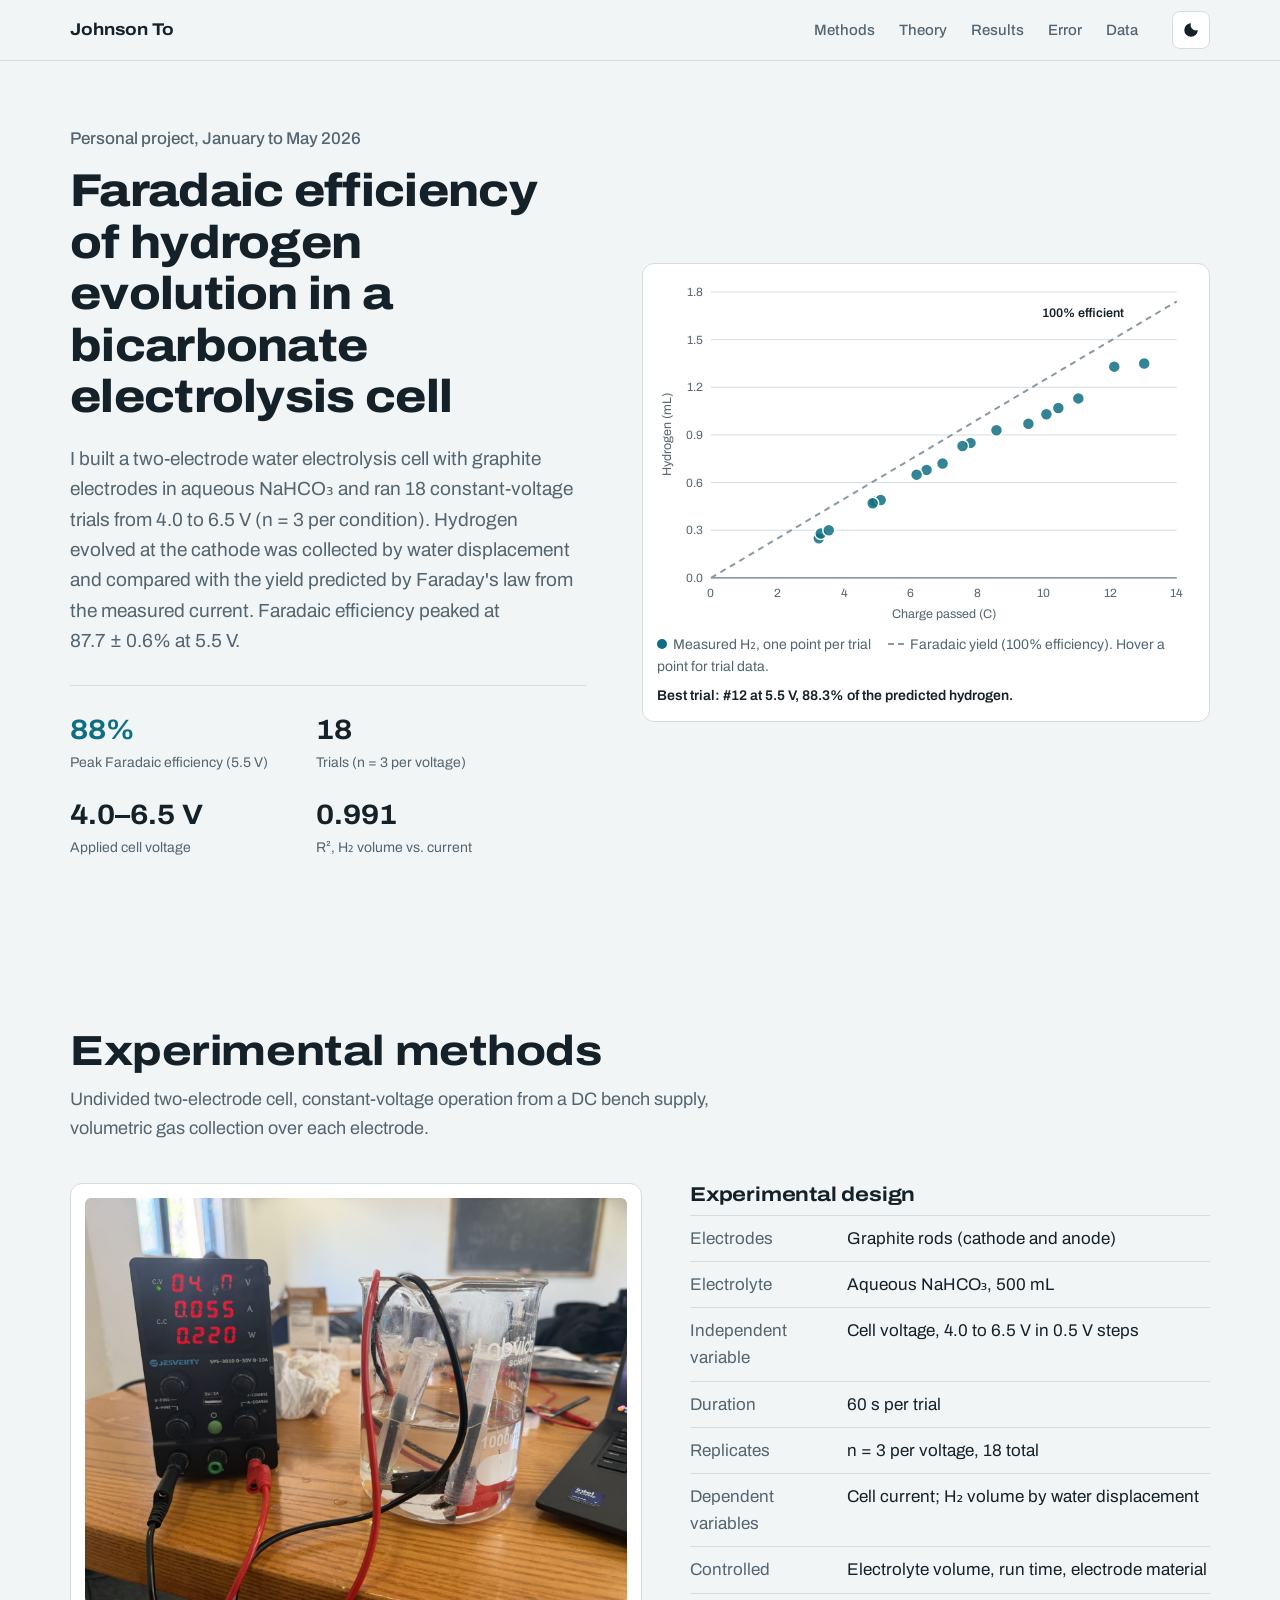
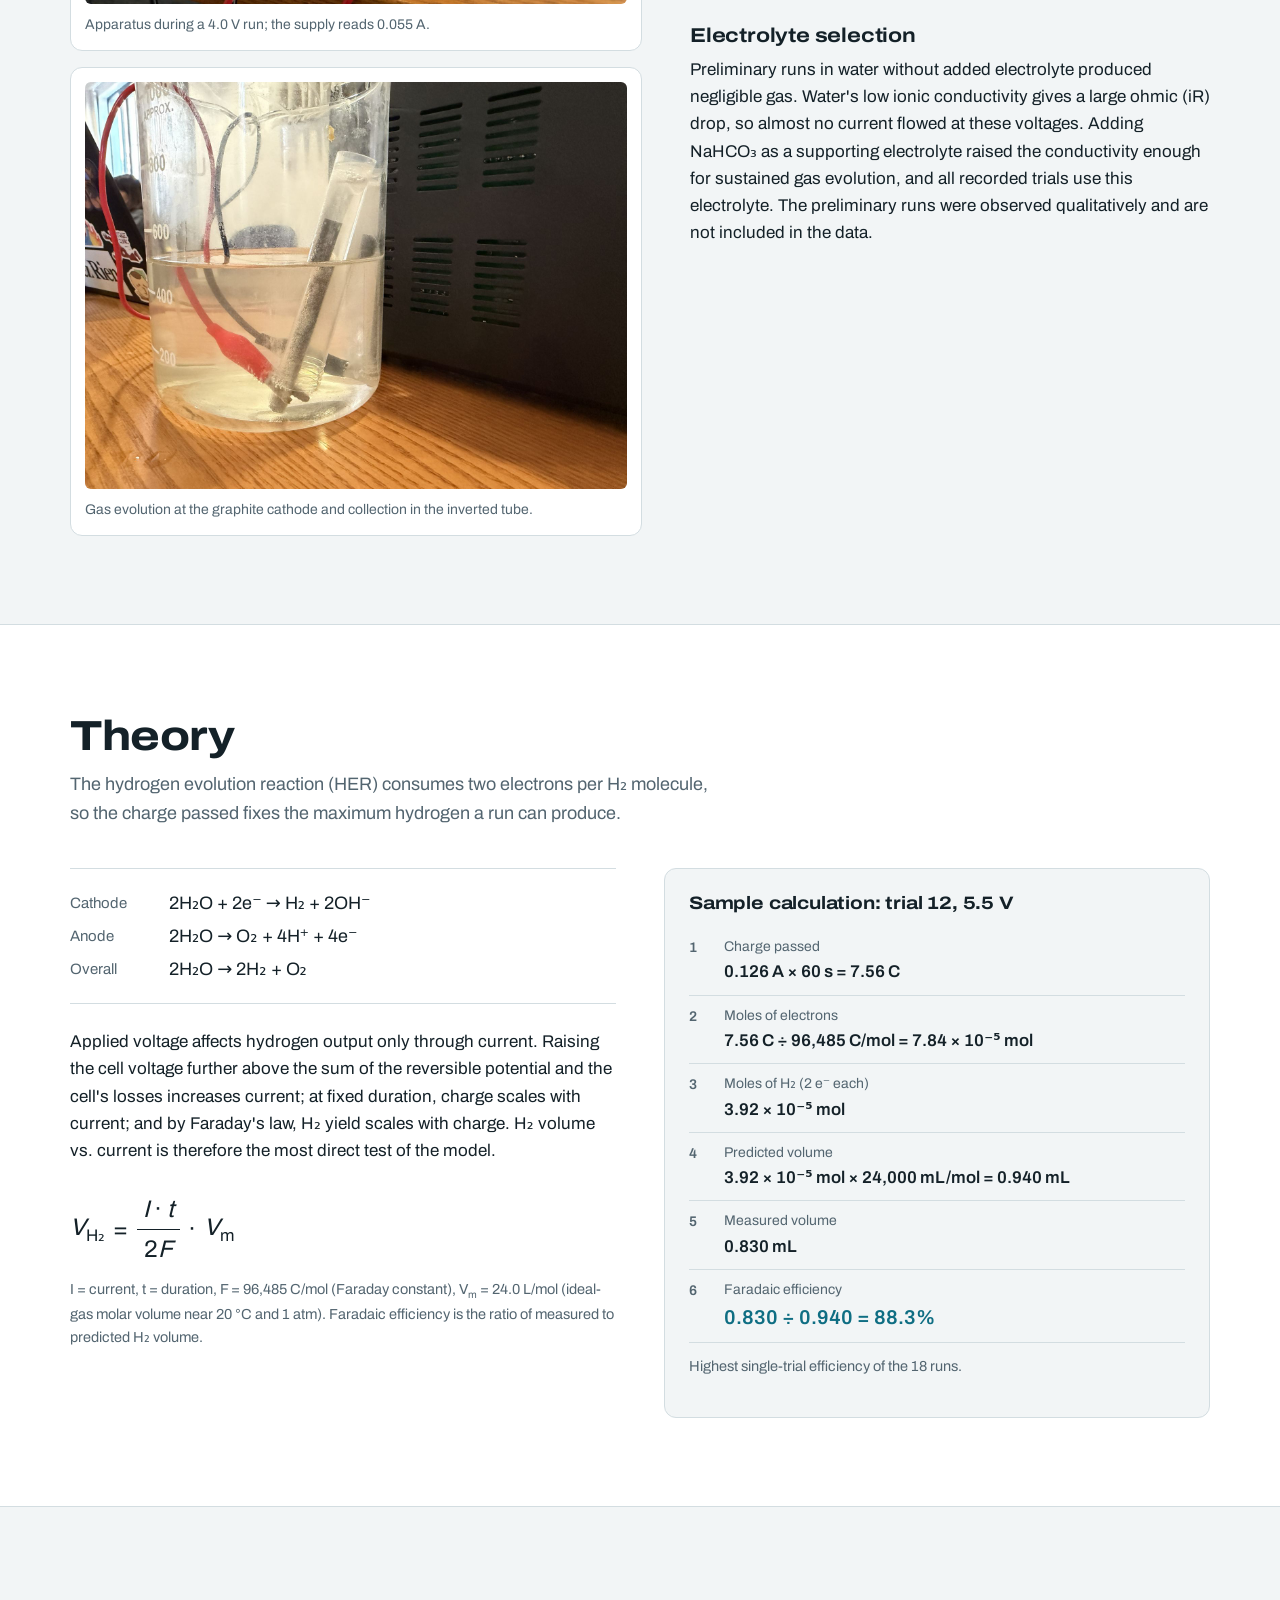
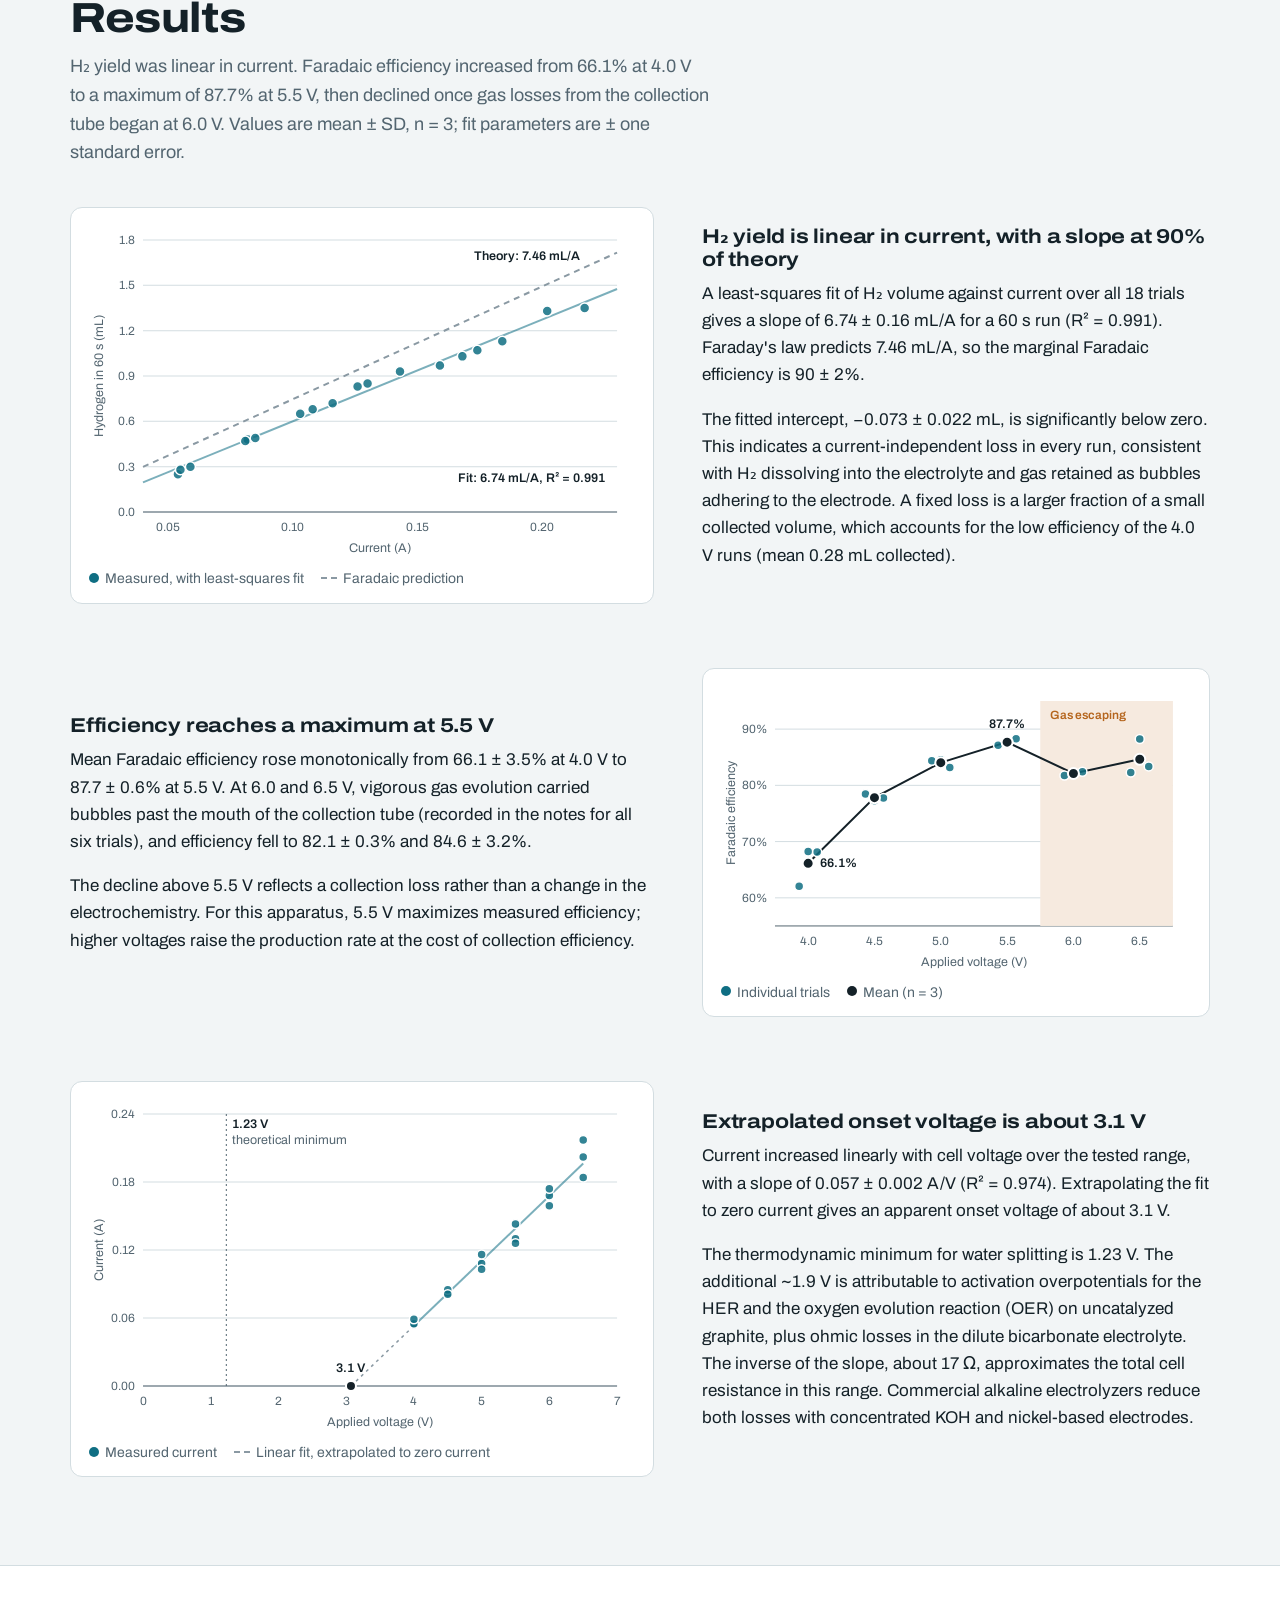
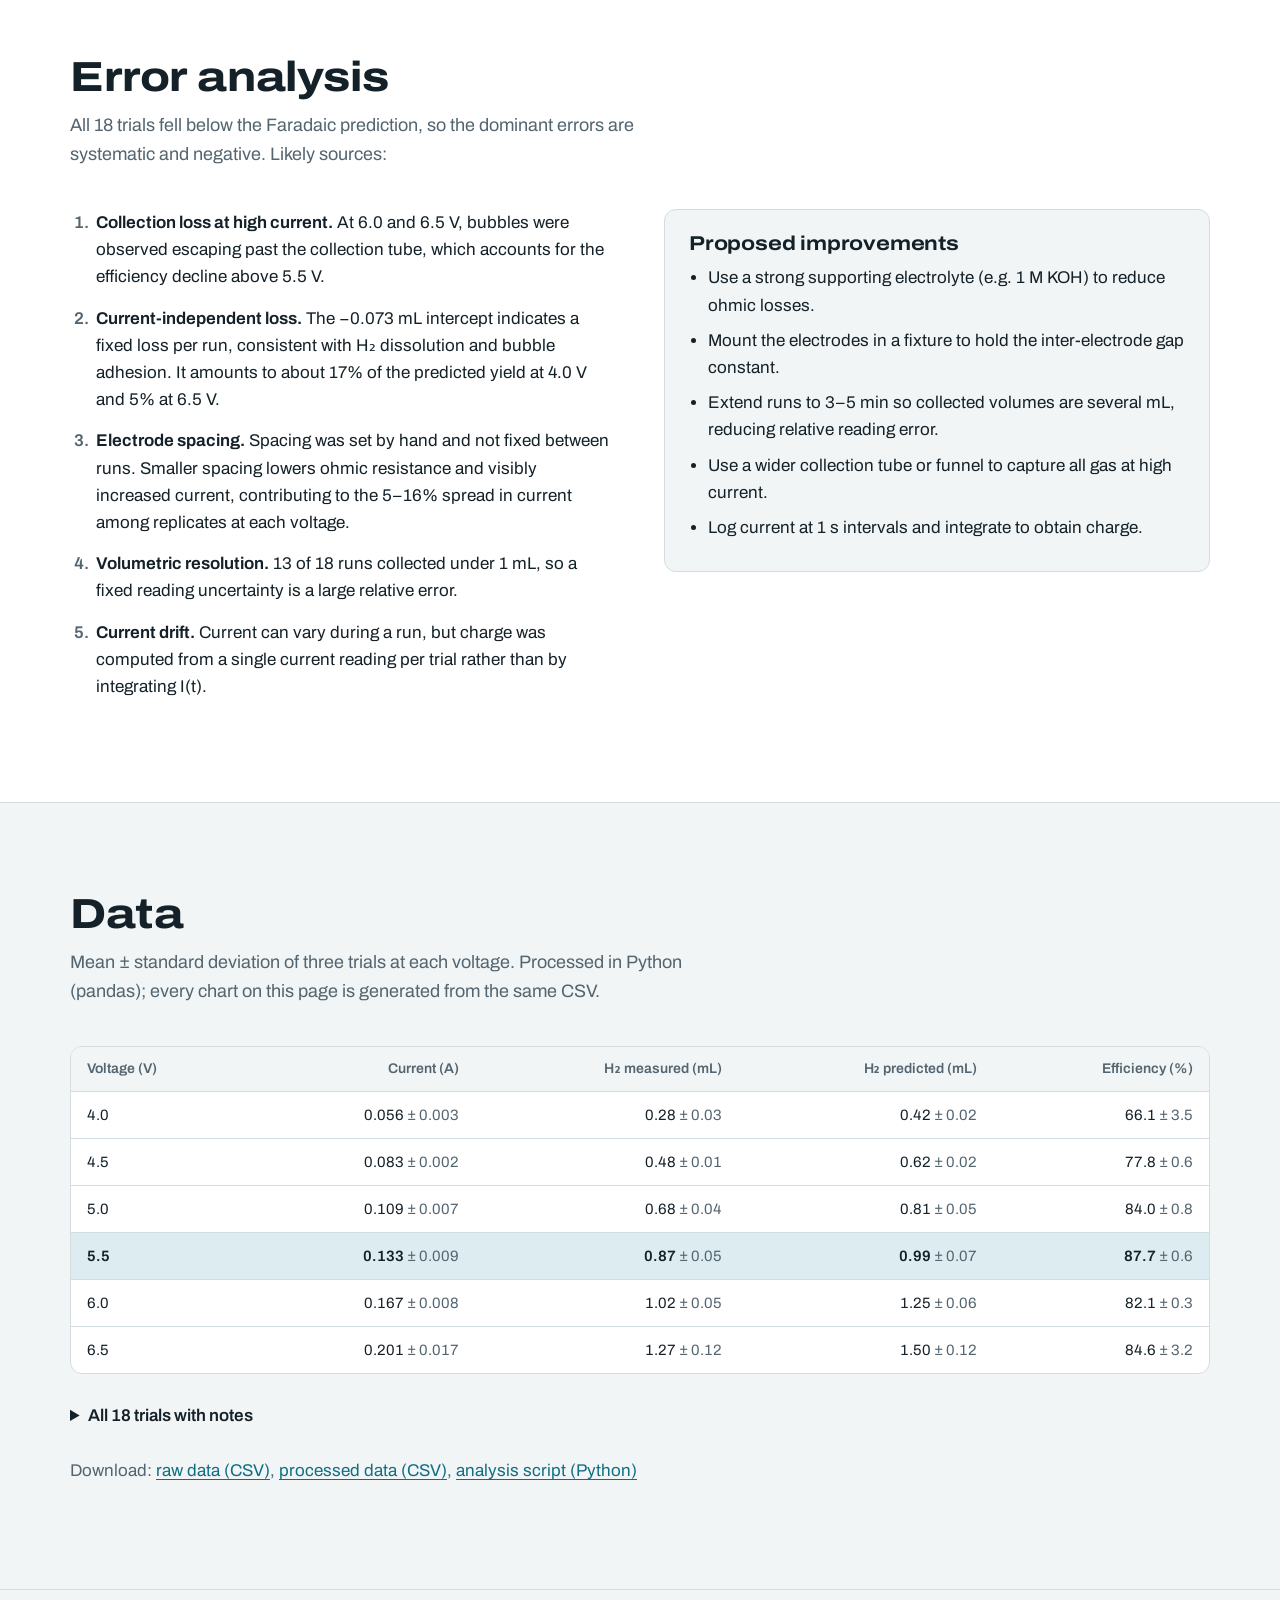
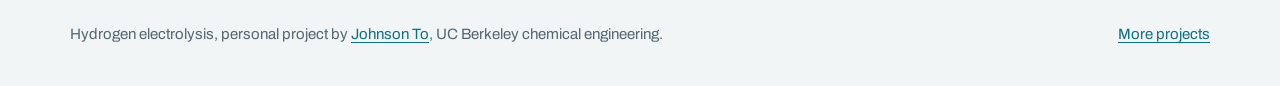
==== commit 0c7a3111: "Use technical wording throughout; ResNet50 as the deployed model Co-Authored-By: Claude Opus 5.5 <no" ====
--- a/index.html
+++ b/index.html
@@ -3,9 +3,9 @@
 <head>
   <meta charset="utf-8">
   <meta name="viewport" content="width=device-width, initial-scale=1">
-  <title>Hydrogen Electrolysis | Johnson To</title>
-  <meta name="description" content="A benchtop water electrolysis cell: 18 timed trials from 4.0 to 6.5 V, hydrogen measured by water displacement and compared against Faraday's law. Peak Faradaic efficiency 88% at 5.5 V.">
-  <meta property="og:title" content="Hydrogen Electrolysis, measured against Faraday's law">
+  <title>Faradaic Efficiency of Water Electrolysis | Johnson To</title>
+  <meta name="description" content="Constant-voltage water electrolysis with graphite electrodes in aqueous NaHCO3: 18 trials from 4.0 to 6.5 V, H2 measured by water displacement and compared with Faraday's law. Peak Faradaic efficiency 87.7% at 5.5 V.">
+  <meta property="og:title" content="Faradaic efficiency of water electrolysis">
   <meta property="og:description" content="18 timed trials from 4.0 to 6.5 V. Peak Faradaic efficiency 88% at 5.5 V. Personal project by Johnson To, UC Berkeley chemical engineering.">
   <meta property="og:image" content="https://johnsonto07.github.io/hydrogen-electrolyzer-analysis/assets/photos/setup.jpg">
   <meta name="twitter:card" content="summary_large_image">
@@ -20,7 +20,7 @@
     <div class="wrap top-row">
       <a class="brand" href="https://johnsonto07.github.io/">Johnson To</a>
       <nav class="nav" aria-label="Sections">
-        <a href="#setup">Setup</a>
+        <a href="#setup">Methods</a>
         <a href="#theory">Theory</a>
         <a href="#results">Results</a>
         <a href="#error">Error</a>
@@ -34,19 +34,19 @@
     <section class="hero">
       <div class="wrap hero-grid">
         <div class="hero-copy">
-          <p class="kicker">Hydrogen electrolysis, personal project, January to May 2026</p>
-          <h1>How much of the current became hydrogen?</h1>
-          <p class="lede">I built a graphite-electrode electrolysis cell, ran 18 timed trials from 4.0 to 6.5&nbsp;V, and collected the hydrogen by water displacement. Faraday's law says how much hydrogen the charge passed should make. The best runs collected 88% of it.</p>
+          <p class="kicker">Personal project, January to May 2026</p>
+          <h1>Faradaic efficiency of hydrogen evolution in a bicarbonate electrolysis cell</h1>
+          <p class="lede">I built a two-electrode water electrolysis cell with graphite electrodes in aqueous NaHCO₃ and ran 18 constant-voltage trials from 4.0 to 6.5&nbsp;V (n&nbsp;=&nbsp;3 per condition). Hydrogen evolved at the cathode was collected by water displacement and compared with the yield predicted by Faraday's law from the measured current. Faradaic efficiency peaked at 87.7&nbsp;±&nbsp;0.6% at 5.5&nbsp;V.</p>
           <dl class="stats">
-            <div><dt>Peak Faradaic efficiency</dt><dd>88%</dd></div>
-            <div><dt>Timed trials</dt><dd>18</dd></div>
-            <div><dt>Voltage range</dt><dd>4.0–6.5 V</dd></div>
-            <div><dt>R² of H₂ vs. current</dt><dd>0.991</dd></div>
+            <div><dt>Peak Faradaic efficiency (5.5 V)</dt><dd>88%</dd></div>
+            <div><dt>Trials (n = 3 per voltage)</dt><dd>18</dd></div>
+            <div><dt>Applied cell voltage</dt><dd>4.0–6.5 V</dd></div>
+            <div><dt>R², H₂ volume vs. current</dt><dd>0.991</dd></div>
           </dl>
         </div>
         <figure class="hero-chart panel">
           <div class="chart" data-chart="charge" role="img" aria-label="Hydrogen collected versus charge passed for all 18 trials, with the Faraday's law line. Every point sits below the line; the gap is smallest around 5.5 volts."></div>
-          <figcaption><span class="key key-meas"></span>Measured, one dot per trial <span class="key key-theory"></span>Faraday's law, 100% efficiency. Hover a dot for details.</figcaption>
+          <figcaption><span class="key key-meas"></span>Measured H₂, one point per trial <span class="key key-theory"></span>Faradaic yield (100% efficiency). Hover a point for trial data.</figcaption>
           <p class="tip" data-tip aria-live="polite"></p>
         </figure>
       </div>
@@ -55,27 +55,27 @@
     <section class="section" id="setup" aria-labelledby="setup-h">
       <div class="wrap">
         <div class="section-head">
-          <h2 id="setup-h">The cell</h2>
-          <p>A beaker, two graphite rods, a bench power supply, and a pair of inverted collection tubes.</p>
+          <h2 id="setup-h">Experimental methods</h2>
+          <p>Undivided two-electrode cell, constant-voltage operation from a DC bench supply, volumetric gas collection over each electrode.</p>
         </div>
         <div class="split">
           <div class="photos">
-            <figure class="panel"><img src="assets/photos/setup.jpg" width="1600" height="1200" alt="Bench power supply reading 4.0 volts and 0.055 amps, wired with red and black leads to two graphite electrodes in a beaker of electrolyte with inverted collection tubes." loading="lazy"><figcaption>The full setup at 4.0 V. The supply reads 0.055 A.</figcaption></figure>
-            <figure class="panel"><img src="assets/photos/collection.jpg" width="1600" height="1200" alt="Close-up of a graphite electrode inside a gas collection tube in the electrolyte, with small bubbles on the electrode surface." loading="lazy"><figcaption>Gas collecting in the tube over the cathode during a trial.</figcaption></figure>
+            <figure class="panel"><img src="assets/photos/setup.jpg" width="1600" height="1200" alt="Bench power supply reading 4.0 volts and 0.055 amps, wired with red and black leads to two graphite electrodes in a beaker of electrolyte with inverted collection tubes." loading="lazy"><figcaption>Apparatus during a 4.0 V run; the supply reads 0.055 A.</figcaption></figure>
+            <figure class="panel"><img src="assets/photos/collection.jpg" width="1600" height="1200" alt="Close-up of a graphite electrode inside a gas collection tube in the electrolyte, with small bubbles on the electrode surface." loading="lazy"><figcaption>Gas evolution at the graphite cathode and collection in the inverted tube.</figcaption></figure>
           </div>
           <div class="prose">
-            <h3>Method</h3>
+            <h3>Experimental design</h3>
             <ul class="specs">
-              <li><span>Electrodes</span>Graphite rods</li>
-              <li><span>Electrolyte</span>Baking soda (NaHCO₃) in 500 mL water</li>
-              <li><span>Voltage</span>4.0 to 6.5 V in 0.5 V steps</li>
-              <li><span>Run time</span>60 s per trial</li>
-              <li><span>Replicates</span>3 per voltage, 18 total</li>
-              <li><span>Measured</span>Current, and H₂ volume by water displacement</li>
-              <li><span>Held constant</span>Electrolyte volume, run time, electrode setup</li>
+              <li><span>Electrodes</span>Graphite rods (cathode and anode)</li>
+              <li><span>Electrolyte</span>Aqueous NaHCO₃, 500 mL</li>
+              <li><span>Independent variable</span>Cell voltage, 4.0 to 6.5 V in 0.5 V steps</li>
+              <li><span>Duration</span>60 s per trial</li>
+              <li><span>Replicates</span>n = 3 per voltage, 18 total</li>
+              <li><span>Dependent variables</span>Cell current; H₂ volume by water displacement</li>
+              <li><span>Controlled</span>Electrolyte volume, run time, electrode material</li>
             </ul>
-            <h3>Getting it to work</h3>
-            <p>My first runs in plain water made almost no gas. Pure water conducts poorly, so very little current flowed. Dissolving baking soda raised the conductivity enough to get steady bubbling, and every recorded trial uses that electrolyte. The pure-water runs were observed but not recorded.</p>
+            <h3>Electrolyte selection</h3>
+            <p>Preliminary runs in water without added electrolyte produced negligible gas. Water's low ionic conductivity gives a large ohmic (iR) drop, so almost no current flowed at these voltages. Adding NaHCO₃ as a supporting electrolyte raised the conductivity enough for sustained gas evolution, and all recorded trials use this electrolyte. The preliminary runs were observed qualitatively and are not included in the data.</p>
           </div>
         </div>
       </div>
@@ -84,8 +84,8 @@
     <section class="section section-alt" id="theory" aria-labelledby="theory-h">
       <div class="wrap">
         <div class="section-head">
-          <h2 id="theory-h">What Faraday's law predicts</h2>
-          <p>Every H₂ molecule at the cathode takes two electrons, so the charge passed sets the most hydrogen a run can make.</p>
+          <h2 id="theory-h">Theory</h2>
+          <p>The hydrogen evolution reaction (HER) consumes two electrons per H₂ molecule, so the charge passed fixes the maximum hydrogen a run can produce.</p>
         </div>
         <div class="split split-even">
           <div class="prose">
@@ -94,12 +94,12 @@
               <p><span>Anode</span>2H₂O → O₂ + 4H⁺ + 4e⁻</p>
               <p><span>Overall</span>2H₂O → 2H₂ + O₂</p>
             </div>
-            <p>Voltage only matters through current. A higher voltage pushes more current through the electrolyte, more current means more charge in 60 seconds, and more charge means more hydrogen. That is why current vs. hydrogen is the cleanest test of the theory.</p>
+            <p>Applied voltage affects hydrogen output only through current. Raising the cell voltage further above the sum of the reversible potential and the cell's losses increases current; at fixed duration, charge scales with current; and by Faraday's law, H₂ yield scales with charge. H₂ volume vs. current is therefore the most direct test of the model.</p>
             <p class="formula"><span><i>V</i><sub>H₂</sub></span><span>=</span><span class="frac"><span><i>I</i> · <i>t</i></span><span>2<i>F</i></span></span><span>·</span><span><i>V</i><sub>m</sub></span></p>
-            <p class="small">F = 96,485 C/mol. V<sub>m</sub> = 24.0 L/mol, the molar volume of a gas near 20&nbsp;°C and 1&nbsp;atm. Faradaic efficiency is measured volume divided by this predicted volume.</p>
+            <p class="small">I = current, t = duration, F = 96,485 C/mol (Faraday constant), V<sub>m</sub> = 24.0 L/mol (ideal-gas molar volume near 20&nbsp;°C and 1&nbsp;atm). Faradaic efficiency is the ratio of measured to predicted H₂ volume.</p>
           </div>
           <div class="worked panel">
-            <h3>Worked example: trial 12, 5.5 V</h3>
+            <h3>Sample calculation: trial 12, 5.5 V</h3>
             <ol>
               <li><span>Charge passed</span><b>0.126 A × 60 s = 7.56 C</b></li>
               <li><span>Moles of electrons</span><b>7.56 C ÷ 96,485 C/mol = 7.84 × 10⁻⁵ mol</b></li>
@@ -108,7 +108,7 @@
               <li><span>Measured volume</span><b>0.830 mL</b></li>
               <li class="worked-result"><span>Faradaic efficiency</span><b>0.830 ÷ 0.940 = 88.3%</b></li>
             </ol>
-            <p class="small">This was the best single trial.</p>
+            <p class="small">Highest single-trial efficiency of the 18 runs.</p>
           </div>
         </div>
       </div>
@@ -118,43 +118,43 @@
       <div class="wrap">
         <div class="section-head">
           <h2 id="results-h">Results</h2>
-          <p>Hydrogen tracked current closely. Efficiency climbed from 66% at 4.0 V to 88% at 5.5 V, then fell once gas started escaping the tubes.</p>
+          <p>H₂ yield was linear in current. Faradaic efficiency increased from 66.1% at 4.0 V to a maximum of 87.7% at 5.5 V, then declined once gas losses from the collection tube began at 6.0 V. Values are mean ± SD, n = 3; fit parameters are ± one standard error.</p>
         </div>
 
         <div class="findings">
           <article class="finding">
             <figure class="panel">
               <div class="chart" data-chart="current" role="img" aria-label="Hydrogen volume versus current for 18 trials with a fitted line of slope 6.74 mL per amp and the Faraday line of slope 7.46 mL per amp."></div>
-              <figcaption><span class="key key-meas"></span>Measured, with linear fit <span class="key key-theory"></span>Faraday's law</figcaption>
+              <figcaption><span class="key key-meas"></span>Measured, with least-squares fit <span class="key key-theory"></span>Faradaic prediction</figcaption>
             </figure>
             <div class="prose">
-              <h3>Each extra amp made 90% of the predicted hydrogen</h3>
-              <p>Across all 18 trials, hydrogen volume rises in a straight line with current (R² = 0.991). The fitted slope is 6.74 mL per amp over a 60 s run. Faraday's law predicts 7.46 mL per amp, so each additional unit of current produced about 90% of the theoretical hydrogen.</p>
-              <p>The fit crosses zero current at about −0.07 mL. That behaves like a fixed loss on every run, possibly hydrogen dissolving into the electrolyte or bubbles staying stuck to the electrode. A fixed loss is a bigger share of a small volume, which explains why the 4.0 V runs, at about 0.28 mL, had the lowest efficiency.</p>
+              <h3>H₂ yield is linear in current, with a slope at 90% of theory</h3>
+              <p>A least-squares fit of H₂ volume against current over all 18 trials gives a slope of 6.74 ± 0.16 mL/A for a 60 s run (R² = 0.991). Faraday's law predicts 7.46 mL/A, so the marginal Faradaic efficiency is 90 ± 2%.</p>
+              <p>The fitted intercept, −0.073 ± 0.022 mL, is significantly below zero. This indicates a current-independent loss in every run, consistent with H₂ dissolving into the electrolyte and gas retained as bubbles adhering to the electrode. A fixed loss is a larger fraction of a small collected volume, which accounts for the low efficiency of the 4.0 V runs (mean 0.28 mL collected).</p>
             </div>
           </article>
 
           <article class="finding finding-flip">
             <figure class="panel">
               <div class="chart" data-chart="eff" role="img" aria-label="Faradaic efficiency versus voltage. Means: 66.1% at 4.0 V, 77.8% at 4.5 V, 84.0% at 5.0 V, 87.7% at 5.5 V, 82.1% at 6.0 V, 84.6% at 6.5 V. The 6.0 and 6.5 V region is shaded where gas escaped the collection tube."></div>
-              <figcaption><span class="key key-meas"></span>Individual trials <span class="key key-mean"></span>Mean at each voltage</figcaption>
+              <figcaption><span class="key key-meas"></span>Individual trials <span class="key key-mean"></span>Mean (n = 3)</figcaption>
             </figure>
             <div class="prose">
-              <h3>Efficiency peaked at 5.5 V</h3>
-              <p>Mean efficiency rose from 66.1% at 4.0 V to 87.7% at 5.5 V. At 6.0 V and above, bubbling got aggressive enough that some gas escaped past the collection tube (I noted this in the raw data for all six of those trials), and efficiency dropped to 82–85%.</p>
-              <p>So 5.5 V was the best operating point for this setup. Going higher made hydrogen faster but lost more of it to collection.</p>
+              <h3>Efficiency reaches a maximum at 5.5 V</h3>
+              <p>Mean Faradaic efficiency rose monotonically from 66.1 ± 3.5% at 4.0 V to 87.7 ± 0.6% at 5.5 V. At 6.0 and 6.5 V, vigorous gas evolution carried bubbles past the mouth of the collection tube (recorded in the notes for all six trials), and efficiency fell to 82.1 ± 0.3% and 84.6 ± 3.2%.</p>
+              <p>The decline above 5.5 V reflects a collection loss rather than a change in the electrochemistry. For this apparatus, 5.5 V maximizes measured efficiency; higher voltages raise the production rate at the cost of collection efficiency.</p>
             </div>
           </article>
 
           <article class="finding">
             <figure class="panel">
               <div class="chart" data-chart="iv" role="img" aria-label="Current versus voltage, linear from 0.056 A at 4.0 V to 0.201 A at 6.5 V. The fitted line extends to zero current at about 3.1 V, compared with the 1.23 V thermodynamic minimum."></div>
-              <figcaption><span class="key key-meas"></span>Measured current <span class="key key-theory"></span>Linear fit, extended to zero current</figcaption>
+              <figcaption><span class="key key-meas"></span>Measured current <span class="key key-theory"></span>Linear fit, extrapolated to zero current</figcaption>
             </figure>
             <div class="prose">
-              <h3>Nothing happens below about 3 V</h3>
-              <p>Current rose linearly with voltage, about 0.057 A per volt (R² = 0.974 across all trials). Extending that line back to zero current gives about 3.1 V.</p>
-              <p>Splitting water only needs 1.23 V in theory. The extra ~1.9 V goes to overpotential at the graphite electrodes and to pushing current through a weak bicarbonate electrolyte. Those losses are why industrial electrolyzers use concentrated KOH and nickel or catalyst-coated electrodes.</p>
+              <h3>Extrapolated onset voltage is about 3.1 V</h3>
+              <p>Current increased linearly with cell voltage over the tested range, with a slope of 0.057 ± 0.002 A/V (R² = 0.974). Extrapolating the fit to zero current gives an apparent onset voltage of about 3.1 V.</p>
+              <p>The thermodynamic minimum for water splitting is 1.23 V. The additional ~1.9 V is attributable to activation overpotentials for the HER and the oxygen evolution reaction (OER) on uncatalyzed graphite, plus ohmic losses in the dilute bicarbonate electrolyte. The inverse of the slope, about 17 Ω, approximates the total cell resistance in this range. Commercial alkaline electrolyzers reduce both losses with concentrated KOH and nickel-based electrodes.</p>
             </div>
           </article>
         </div>
@@ -164,25 +164,25 @@
     <section class="section section-alt" id="error" aria-labelledby="error-h">
       <div class="wrap">
         <div class="section-head">
-          <h2 id="error-h">Where the missing hydrogen went</h2>
-          <p>Every trial collected less than Faraday's law predicts. These are the likely reasons.</p>
+          <h2 id="error-h">Error analysis</h2>
+          <p>All 18 trials fell below the Faradaic prediction, so the dominant errors are systematic and negative. Likely sources:</p>
         </div>
         <div class="split split-even">
           <ol class="errors">
-            <li><b>Gas escaping the tube.</b> At 6.0 and 6.5 V, some bubbles visibly escaped past the collection tube. This explains the efficiency drop after 5.5 V.</li>
-            <li><b>Fixed loss per run.</b> The −0.07 mL intercept in the current fit points to a loss that doesn't scale with current, like dissolved gas or bubbles stuck to the rod. That is about 17% of the predicted hydrogen at 4.0 V but only 5% at 6.5 V.</li>
-            <li><b>Electrode spacing.</b> I set the spacing by hand, and it was hard to keep identical. Current visibly rose when the rods sat closer together. Current varied 5–16% between the three trials at each voltage.</li>
-            <li><b>Reading small volumes.</b> Most runs collected under 1 mL, so a small reading error is a large percentage.</li>
-            <li><b>Current drift.</b> Current can shift slightly during a run, and each trial has one recorded current value.</li>
+            <li><b>Collection loss at high current.</b> At 6.0 and 6.5 V, bubbles were observed escaping past the collection tube, which accounts for the efficiency decline above 5.5 V.</li>
+            <li><b>Current-independent loss.</b> The −0.073 mL intercept indicates a fixed loss per run, consistent with H₂ dissolution and bubble adhesion. It amounts to about 17% of the predicted yield at 4.0 V and 5% at 6.5 V.</li>
+            <li><b>Electrode spacing.</b> Spacing was set by hand and not fixed between runs. Smaller spacing lowers ohmic resistance and visibly increased current, contributing to the 5–16% spread in current among replicates at each voltage.</li>
+            <li><b>Volumetric resolution.</b> 13 of 18 runs collected under 1 mL, so a fixed reading uncertainty is a large relative error.</li>
+            <li><b>Current drift.</b> Current can vary during a run, but charge was computed from a single current reading per trial rather than by integrating I(t).</li>
           </ol>
           <div class="prose next">
-            <h3>What I'd change next time</h3>
+            <h3>Proposed improvements</h3>
             <ul>
-              <li>Switch to a stronger electrolyte like dilute KOH to lower resistance.</li>
-              <li>Fix the electrodes in a holder so the spacing is the same every run.</li>
-              <li>Run for 3–5 minutes instead of 60 s so each reading is several mL, not a fraction of one.</li>
-              <li>Use a wider or longer collection tube so high-voltage runs don't lose gas.</li>
-              <li>Log current every few seconds and integrate it for the charge, instead of using one reading.</li>
+              <li>Use a strong supporting electrolyte (e.g. 1 M KOH) to reduce ohmic losses.</li>
+              <li>Mount the electrodes in a fixture to hold the inter-electrode gap constant.</li>
+              <li>Extend runs to 3–5 min so collected volumes are several mL, reducing relative reading error.</li>
+              <li>Use a wider collection tube or funnel to capture all gas at high current.</li>
+              <li>Log current at 1 s intervals and integrate to obtain charge.</li>
             </ul>
           </div>
         </div>
@@ -193,7 +193,7 @@
       <div class="wrap">
         <div class="section-head">
           <h2 id="data-h">Data</h2>
-          <p>Means of three trials at each voltage. Calculated in Python with pandas; charts on this page are drawn from the same CSV.</p>
+          <p>Mean ± standard deviation of three trials at each voltage. Processed in Python (pandas); every chart on this page is generated from the same CSV.</p>
         </div>
         <div class="table-wrap">
           <table class="data" data-summary>
--- a/styles.css
+++ b/styles.css
@@ -67,7 +67,7 @@
 .hero { padding: 64px 0 80px; }
 .hero-grid { display: grid; grid-template-columns: 1fr 1.1fr; gap: 56px; align-items: center; }
 .kicker { color: var(--muted); font-weight: 500; margin-bottom: 14px; }
-.hero h1 { font-size: clamp(36px, 5vw, 60px); font-weight: 800; font-variation-settings: "wdth" 118; letter-spacing: -.02em; margin-bottom: 20px; max-width: 14ch; }
+.hero h1 { font-size: clamp(30px, 3.7vw, 46px); font-weight: 800; font-variation-settings: "wdth" 110; letter-spacing: -.015em; margin-bottom: 20px; max-width: 22ch; }
 .lede { font-size: 19px; color: var(--muted); max-width: 52ch; }
 .stats { display: grid; grid-template-columns: repeat(2, max-content); gap: 18px 48px; margin: 28px 0 0; padding: 22px 0 0; border-top: 1px solid var(--line); }
 .stats div { display: flex; flex-direction: column-reverse; }
@@ -166,6 +166,7 @@
 .data th:first-child, .data td:first-child { text-align: left; }
 .data td.note { text-align: left; white-space: normal; min-width: 18em; color: var(--muted); }
 .data tbody tr:last-child td { border-bottom: 0; }
+.data .pm { color: var(--muted); font-weight: 400; }
 .data tr.best td { background: var(--h2-soft); font-weight: 600; }
 .raw { margin-top: 20px; }
 .raw summary { cursor: pointer; font-weight: 600; padding: 8px 0; }
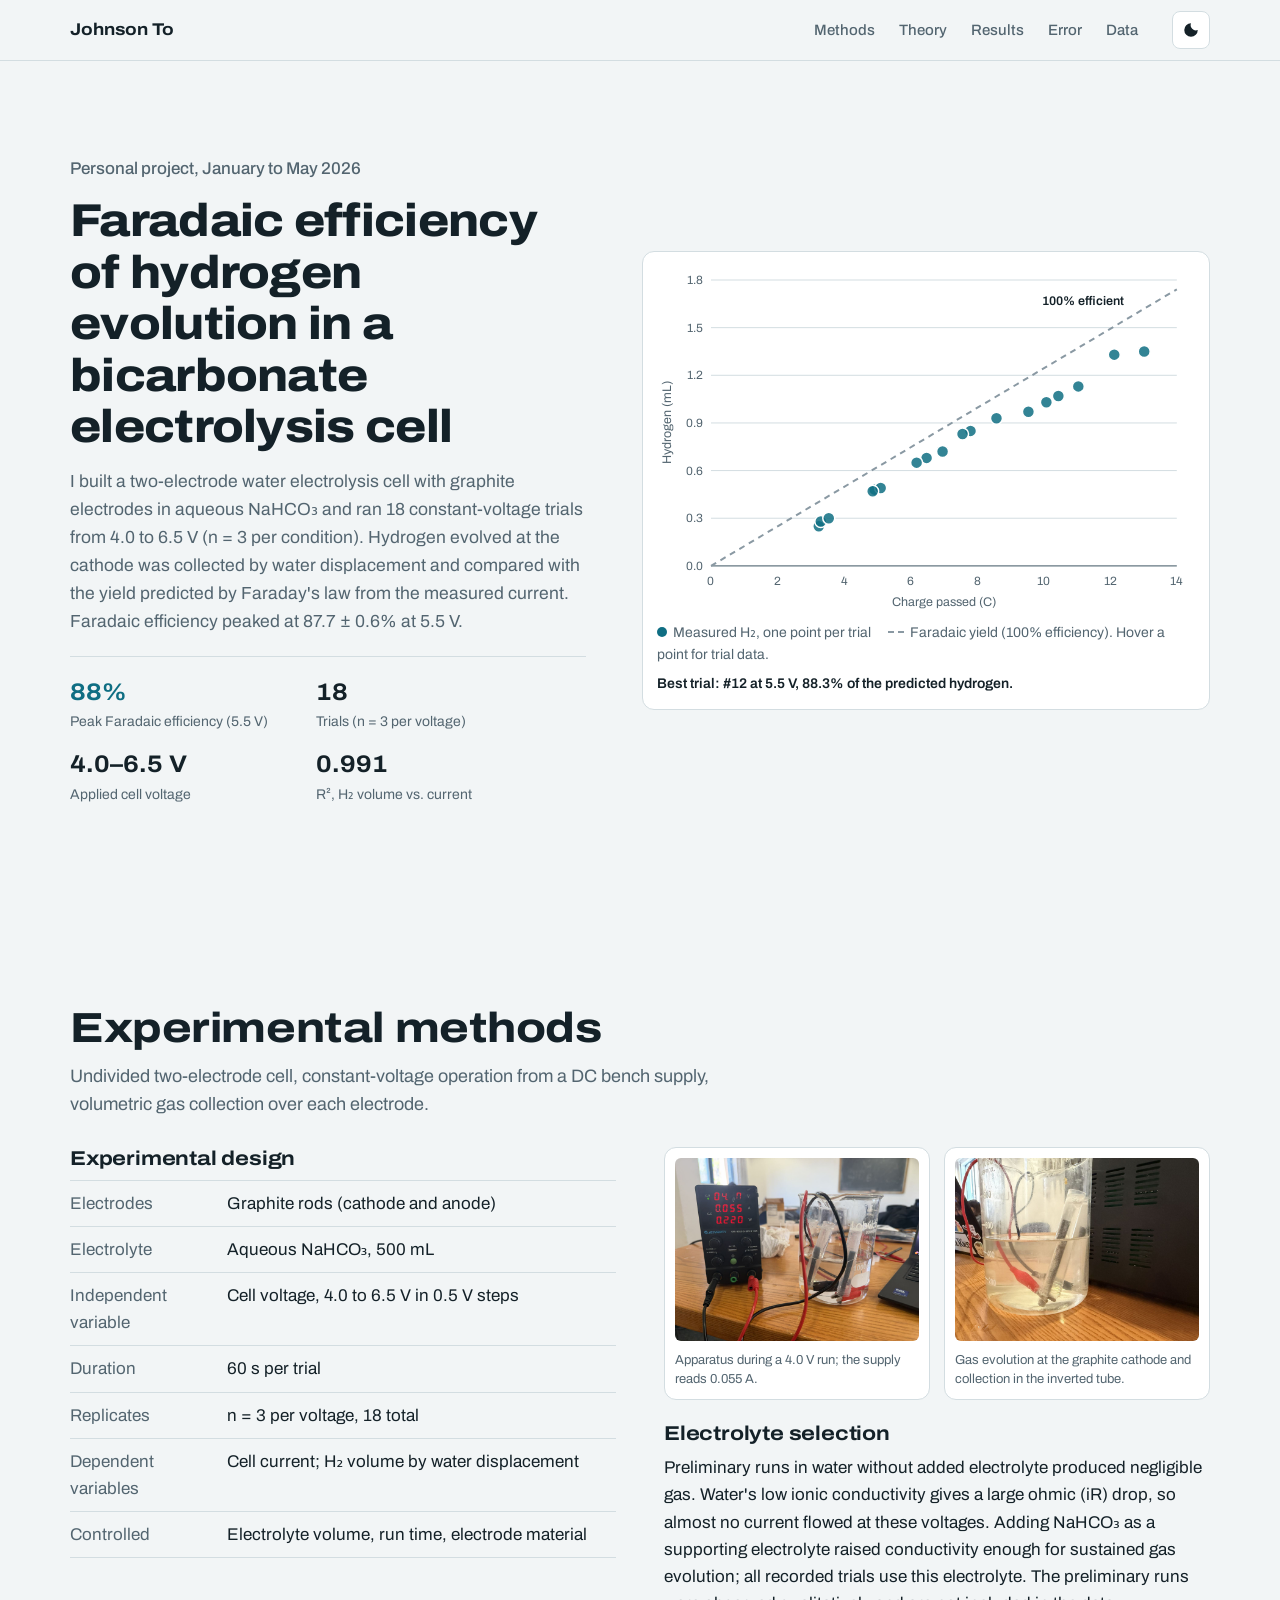
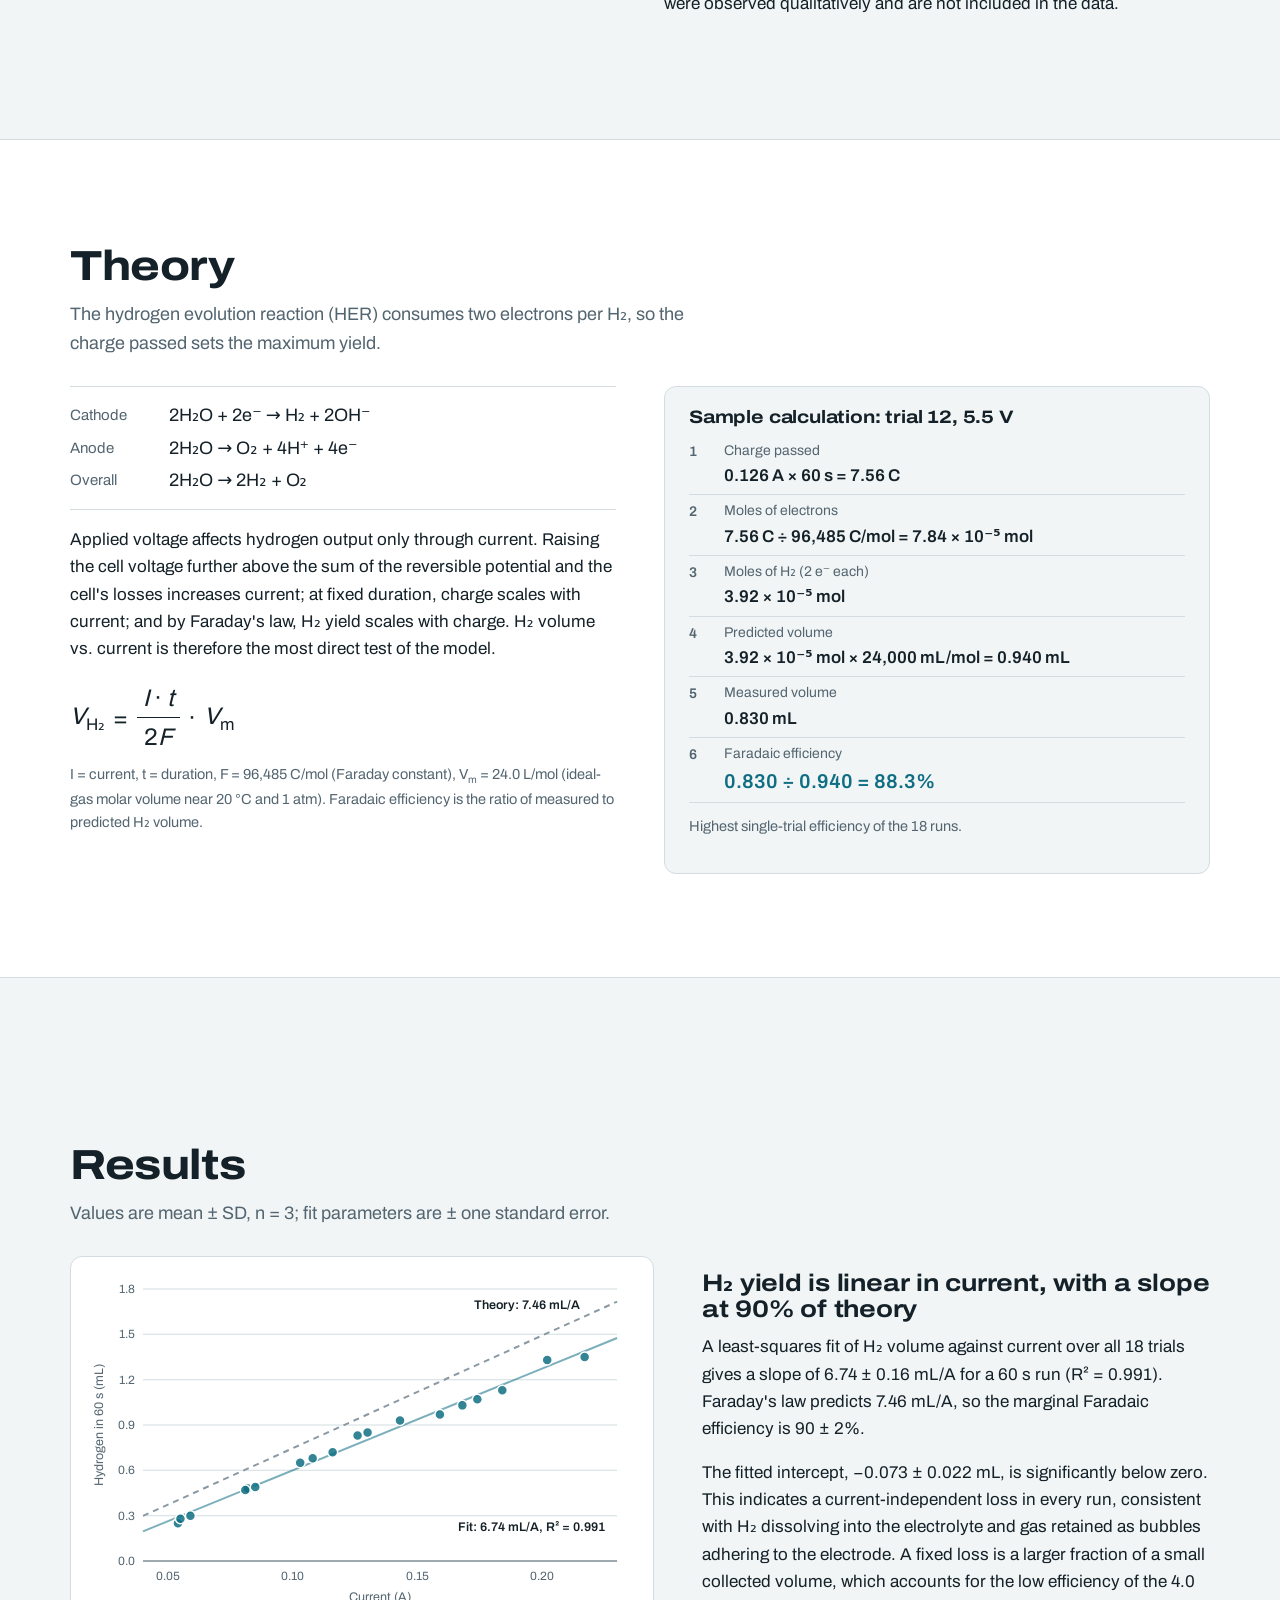
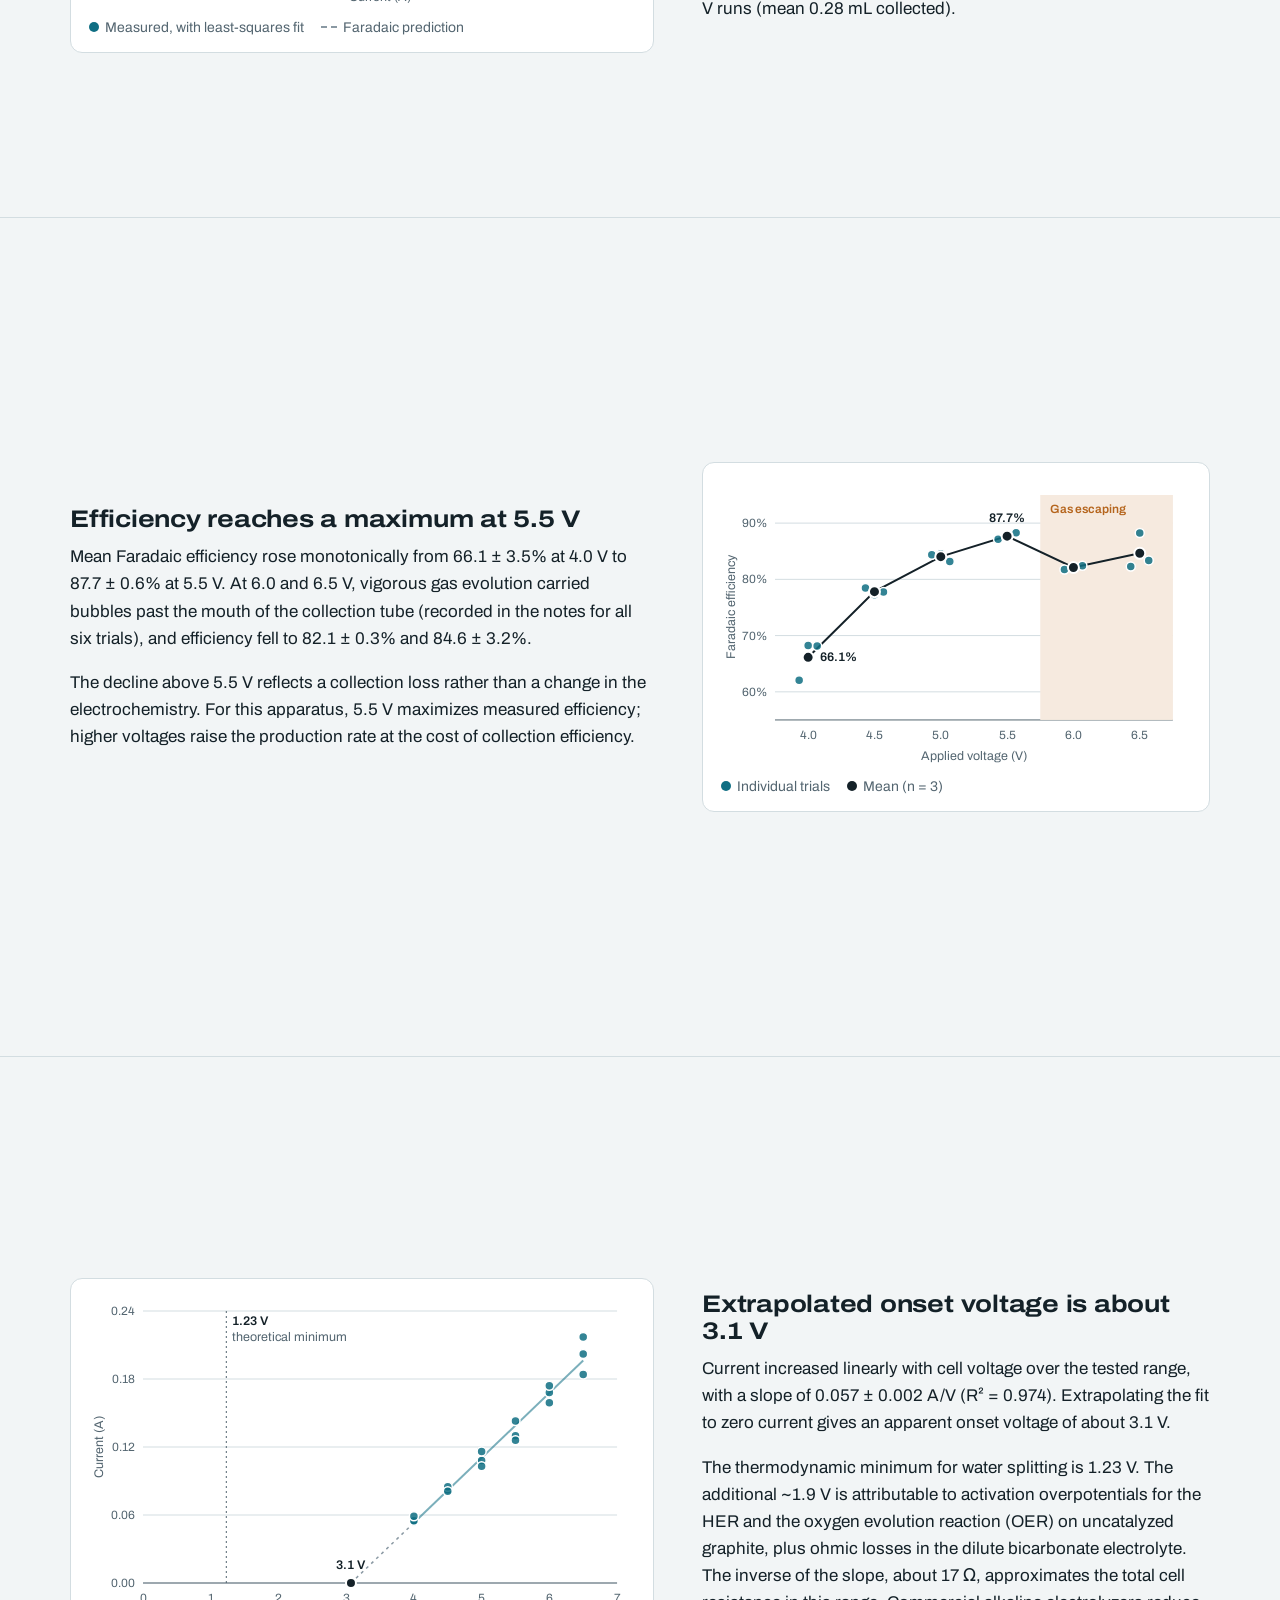
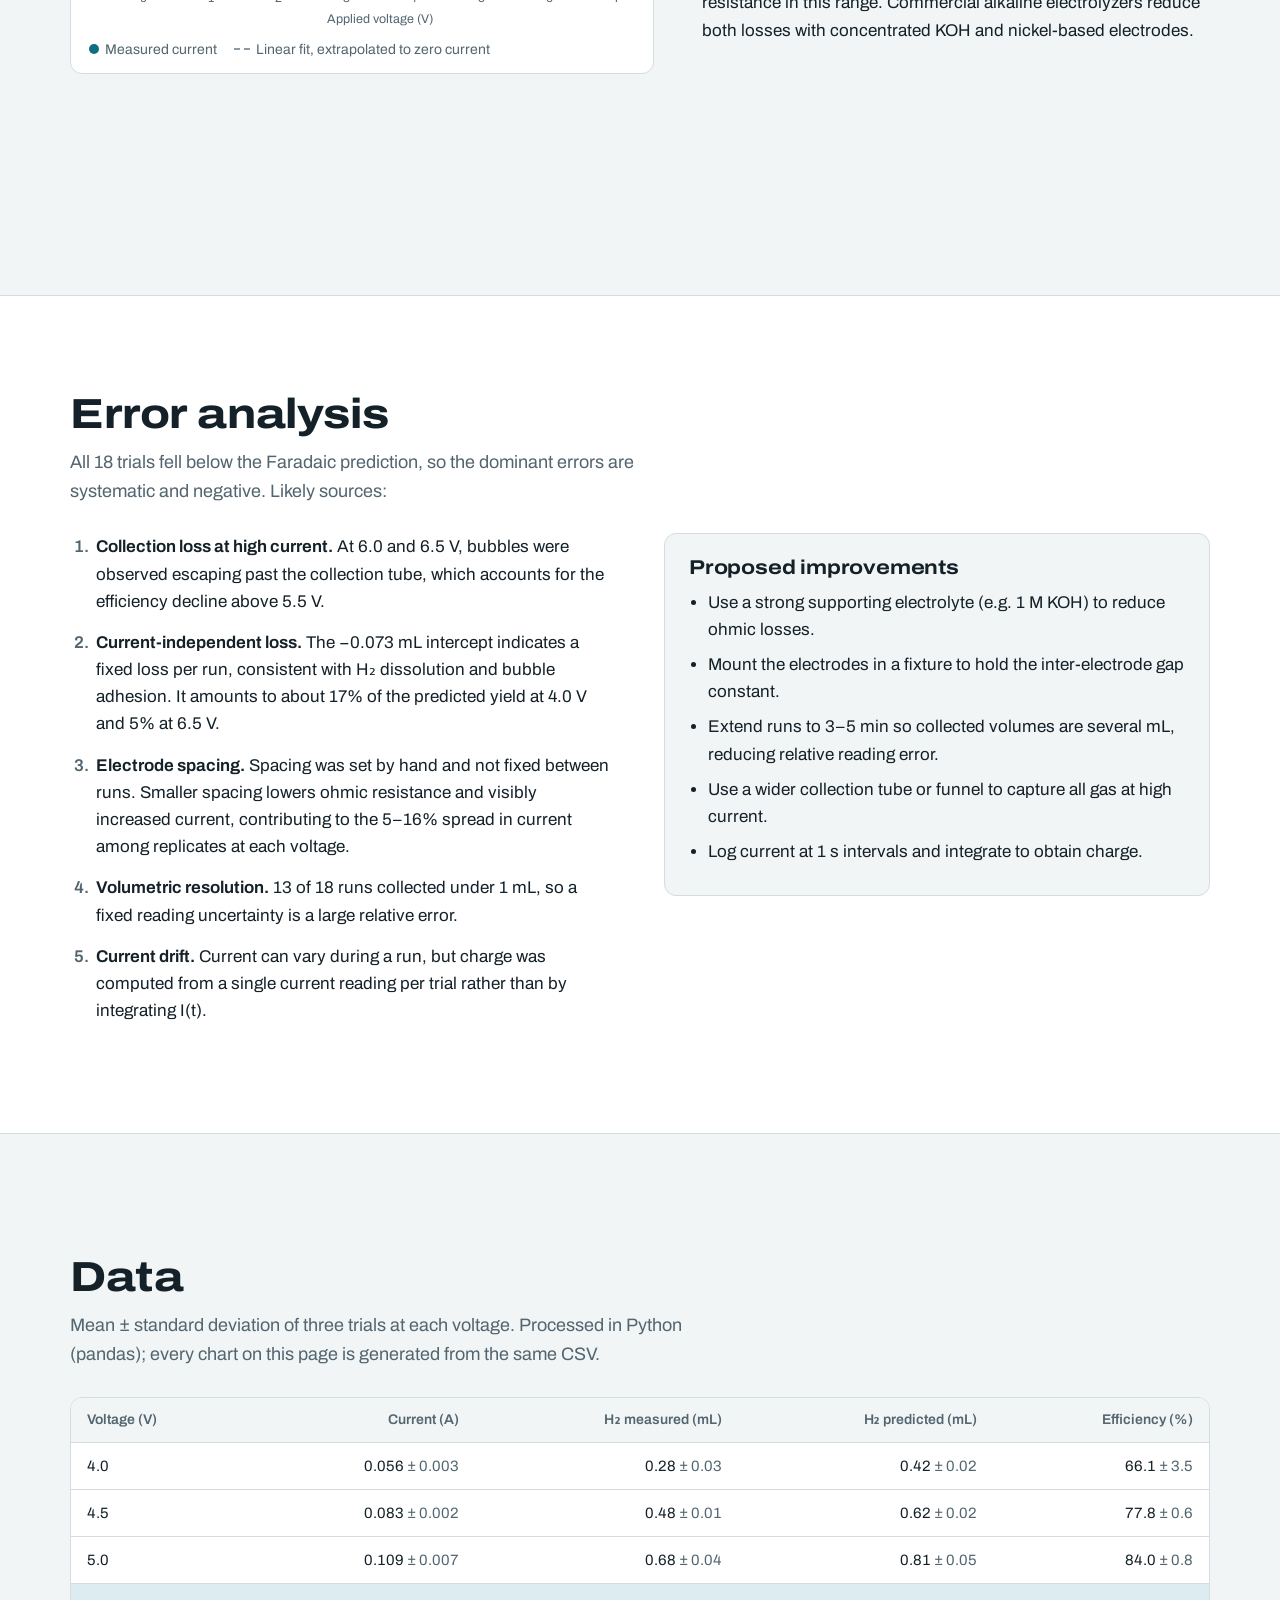
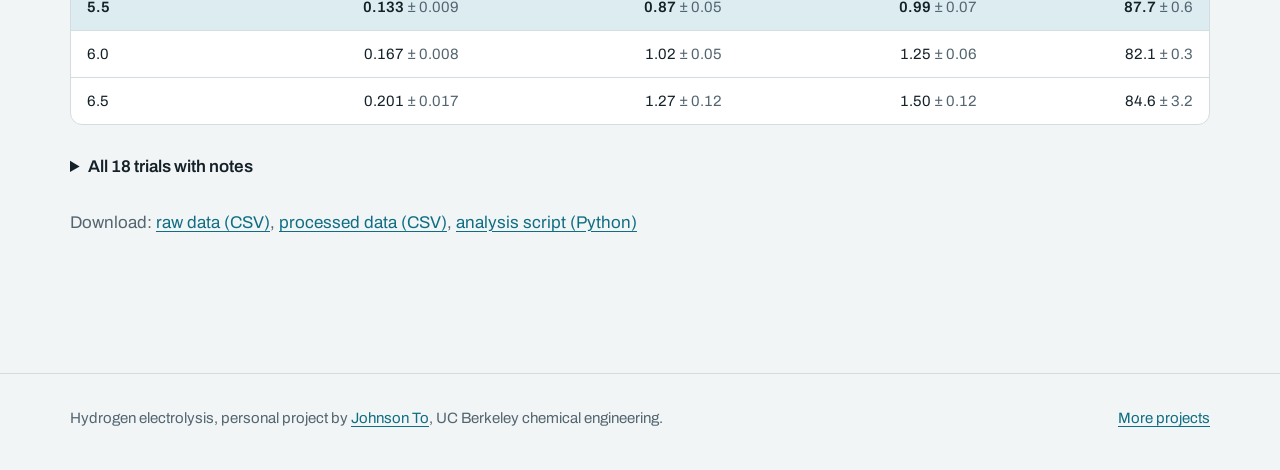
==== commit dc66058c: "Fit each section to one screen; split results into three pages; rebalance methods photos Co-Authored" ====
--- a/index.html
+++ b/index.html
@@ -31,7 +31,7 @@
   </header>
 
   <main id="main">
-    <section class="hero">
+    <section class="hero page">
       <div class="wrap hero-grid">
         <div class="hero-copy">
           <p class="kicker">Personal project, January to May 2026</p>
@@ -52,17 +52,13 @@
       </div>
     </section>
 
-    <section class="section" id="setup" aria-labelledby="setup-h">
+    <section class="section page" id="setup" aria-labelledby="setup-h">
       <div class="wrap">
         <div class="section-head">
           <h2 id="setup-h">Experimental methods</h2>
           <p>Undivided two-electrode cell, constant-voltage operation from a DC bench supply, volumetric gas collection over each electrode.</p>
         </div>
-        <div class="split">
-          <div class="photos">
-            <figure class="panel"><img src="assets/photos/setup.jpg" width="1600" height="1200" alt="Bench power supply reading 4.0 volts and 0.055 amps, wired with red and black leads to two graphite electrodes in a beaker of electrolyte with inverted collection tubes." loading="lazy"><figcaption>Apparatus during a 4.0 V run; the supply reads 0.055 A.</figcaption></figure>
-            <figure class="panel"><img src="assets/photos/collection.jpg" width="1600" height="1200" alt="Close-up of a graphite electrode inside a gas collection tube in the electrolyte, with small bubbles on the electrode surface." loading="lazy"><figcaption>Gas evolution at the graphite cathode and collection in the inverted tube.</figcaption></figure>
-          </div>
+        <div class="split split-methods">
           <div class="prose">
             <h3>Experimental design</h3>
             <ul class="specs">
@@ -74,18 +70,26 @@
               <li><span>Dependent variables</span>Cell current; H₂ volume by water displacement</li>
               <li><span>Controlled</span>Electrolyte volume, run time, electrode material</li>
             </ul>
-            <h3>Electrolyte selection</h3>
-            <p>Preliminary runs in water without added electrolyte produced negligible gas. Water's low ionic conductivity gives a large ohmic (iR) drop, so almost no current flowed at these voltages. Adding NaHCO₃ as a supporting electrolyte raised the conductivity enough for sustained gas evolution, and all recorded trials use this electrolyte. The preliminary runs were observed qualitatively and are not included in the data.</p>
-          </div>
-        </div>
-      </div>
-    </section>
-
-    <section class="section section-alt" id="theory" aria-labelledby="theory-h">
+          </div>
+          <div>
+            <div class="photos">
+            <figure class="panel"><img src="assets/photos/setup.jpg" width="1600" height="1200" alt="Bench power supply reading 4.0 volts and 0.055 amps, wired with red and black leads to two graphite electrodes in a beaker of electrolyte with inverted collection tubes." loading="lazy"><figcaption>Apparatus during a 4.0 V run; the supply reads 0.055 A.</figcaption></figure>
+            <figure class="panel"><img src="assets/photos/collection.jpg" width="1600" height="1200" alt="Close-up of a graphite electrode inside a gas collection tube in the electrolyte, with small bubbles on the electrode surface." loading="lazy"><figcaption>Gas evolution at the graphite cathode and collection in the inverted tube.</figcaption></figure>
+            </div>
+            <div class="prose">
+              <h3>Electrolyte selection</h3>
+              <p>Preliminary runs in water without added electrolyte produced negligible gas. Water's low ionic conductivity gives a large ohmic (iR) drop, so almost no current flowed at these voltages. Adding NaHCO₃ as a supporting electrolyte raised conductivity enough for sustained gas evolution; all recorded trials use this electrolyte. The preliminary runs were observed qualitatively and are not included in the data.</p>
+            </div>
+          </div>
+        </div>
+      </div>
+    </section>
+
+    <section class="section section-alt page" id="theory" aria-labelledby="theory-h">
       <div class="wrap">
         <div class="section-head">
           <h2 id="theory-h">Theory</h2>
-          <p>The hydrogen evolution reaction (HER) consumes two electrons per H₂ molecule, so the charge passed fixes the maximum hydrogen a run can produce.</p>
+          <p>The hydrogen evolution reaction (HER) consumes two electrons per H₂, so the charge passed sets the maximum yield.</p>
         </div>
         <div class="split split-even">
           <div class="prose">
@@ -114,14 +118,12 @@
       </div>
     </section>
 
-    <section class="section" id="results" aria-labelledby="results-h">
+    <section class="section page" id="results" aria-labelledby="results-h">
       <div class="wrap">
         <div class="section-head">
           <h2 id="results-h">Results</h2>
-          <p>H₂ yield was linear in current. Faradaic efficiency increased from 66.1% at 4.0 V to a maximum of 87.7% at 5.5 V, then declined once gas losses from the collection tube began at 6.0 V. Values are mean ± SD, n = 3; fit parameters are ± one standard error.</p>
-        </div>
-
-        <div class="findings">
+          <p>Values are mean ± SD, n = 3; fit parameters are ± one standard error.</p>
+        </div>
           <article class="finding">
             <figure class="panel">
               <div class="chart" data-chart="current" role="img" aria-label="Hydrogen volume versus current for 18 trials with a fitted line of slope 6.74 mL per amp and the Faraday line of slope 7.46 mL per amp."></div>
@@ -133,7 +135,11 @@
               <p>The fitted intercept, −0.073 ± 0.022 mL, is significantly below zero. This indicates a current-independent loss in every run, consistent with H₂ dissolving into the electrolyte and gas retained as bubbles adhering to the electrode. A fixed loss is a larger fraction of a small collected volume, which accounts for the low efficiency of the 4.0 V runs (mean 0.28 mL collected).</p>
             </div>
           </article>
-
+      </div>
+    </section>
+
+    <section class="section page page-cont" aria-label="Results: efficiency by voltage">
+      <div class="wrap">
           <article class="finding finding-flip">
             <figure class="panel">
               <div class="chart" data-chart="eff" role="img" aria-label="Faradaic efficiency versus voltage. Means: 66.1% at 4.0 V, 77.8% at 4.5 V, 84.0% at 5.0 V, 87.7% at 5.5 V, 82.1% at 6.0 V, 84.6% at 6.5 V. The 6.0 and 6.5 V region is shaded where gas escaped the collection tube."></div>
@@ -145,7 +151,11 @@
               <p>The decline above 5.5 V reflects a collection loss rather than a change in the electrochemistry. For this apparatus, 5.5 V maximizes measured efficiency; higher voltages raise the production rate at the cost of collection efficiency.</p>
             </div>
           </article>
-
+      </div>
+    </section>
+
+    <section class="section page page-cont" aria-label="Results: onset voltage">
+      <div class="wrap">
           <article class="finding">
             <figure class="panel">
               <div class="chart" data-chart="iv" role="img" aria-label="Current versus voltage, linear from 0.056 A at 4.0 V to 0.201 A at 6.5 V. The fitted line extends to zero current at about 3.1 V, compared with the 1.23 V thermodynamic minimum."></div>
@@ -157,11 +167,10 @@
               <p>The thermodynamic minimum for water splitting is 1.23 V. The additional ~1.9 V is attributable to activation overpotentials for the HER and the oxygen evolution reaction (OER) on uncatalyzed graphite, plus ohmic losses in the dilute bicarbonate electrolyte. The inverse of the slope, about 17 Ω, approximates the total cell resistance in this range. Commercial alkaline electrolyzers reduce both losses with concentrated KOH and nickel-based electrodes.</p>
             </div>
           </article>
-        </div>
-      </div>
-    </section>
-
-    <section class="section section-alt" id="error" aria-labelledby="error-h">
+      </div>
+    </section>
+
+    <section class="section section-alt page" id="error" aria-labelledby="error-h">
       <div class="wrap">
         <div class="section-head">
           <h2 id="error-h">Error analysis</h2>
@@ -189,7 +198,7 @@
       </div>
     </section>
 
-    <section class="section" id="data" aria-labelledby="data-h">
+    <section class="section page" id="data" aria-labelledby="data-h">
       <div class="wrap">
         <div class="section-head">
           <h2 id="data-h">Data</h2>
--- a/styles.css
+++ b/styles.css
@@ -95,7 +95,12 @@
 .panel { margin: 0; background: var(--surface); border: 1px solid var(--line); border-radius: 12px; padding: 14px; }
 .panel img { border-radius: 6px; }
 .panel figcaption { font-size: 14px; color: var(--muted); margin-top: 10px; }
-.photos { display: grid; gap: 16px; }
+.photos { display: grid; grid-template-columns: 1fr 1fr; gap: 14px; align-content: start; }
+.photos .panel { padding: 10px; }
+.photos img { aspect-ratio: 4 / 3; object-fit: cover; width: 100%; }
+.photos figcaption { font-size: 13px; line-height: 1.45; }
+.split-methods { grid-template-columns: 1fr 1fr; }
+.split-methods .photos { margin-bottom: 22px; }
 
 .specs { list-style: none; padding: 0; margin: 0; border-top: 1px solid var(--line); }
 .specs li { display: grid; grid-template-columns: 8.5em 1fr; gap: 12px; padding: 9px 0; border-bottom: 1px solid var(--line); }
@@ -120,7 +125,8 @@
 .worked-result b { color: var(--h2); font-size: 20px; }
 
 /* Findings */
-.findings { display: grid; gap: 64px; }
+.finding h3 { font-size: 24px; }
+.page-cont { border-top: 1px solid var(--line); }
 .finding { display: grid; grid-template-columns: 1.15fr 1fr; gap: 48px; align-items: center; }
 .finding-flip > figure { order: 2; }
 .finding .panel { padding: 18px 18px 12px; }
@@ -195,3 +201,23 @@
   .formula { font-size: 20px; }
   .worked { padding: 18px; }
 }
+
+/* One section per screen on desktop */
+@media (min-width: 900px) and (min-height: 640px) {
+  html { scroll-snap-type: y proximity; scroll-padding-top: 61px; }
+  .page { min-height: calc(100vh - 61px); min-height: calc(100svh - 61px); display: flex; flex-direction: column; justify-content: center; padding: 36px 0; scroll-snap-align: start; }
+  .hero.page { padding: 28px 0; }
+  .hero h1 { margin-bottom: 14px; }
+  .hero .lede { font-size: 17.5px; }
+  .stats { margin-top: 20px; padding-top: 16px; gap: 12px 48px; }
+  .stats dd { font-size: 24px; }
+  .eqs { margin-bottom: 16px; padding: 10px 0; }
+  .formula { margin: 16px 0 6px; }
+  .page > .wrap { width: min(1140px, 100% - 32px); }
+  .page .section-head { margin-bottom: 28px; }
+  .chart svg { max-height: calc(100svh - 300px); margin-inline: auto; }
+  .hero-chart .chart svg { max-height: calc(100svh - 260px); }
+  .worked { padding: 20px 24px; }
+  .worked li { padding: 5px 0; }
+  .worked h3 { margin-bottom: 8px; }
+}
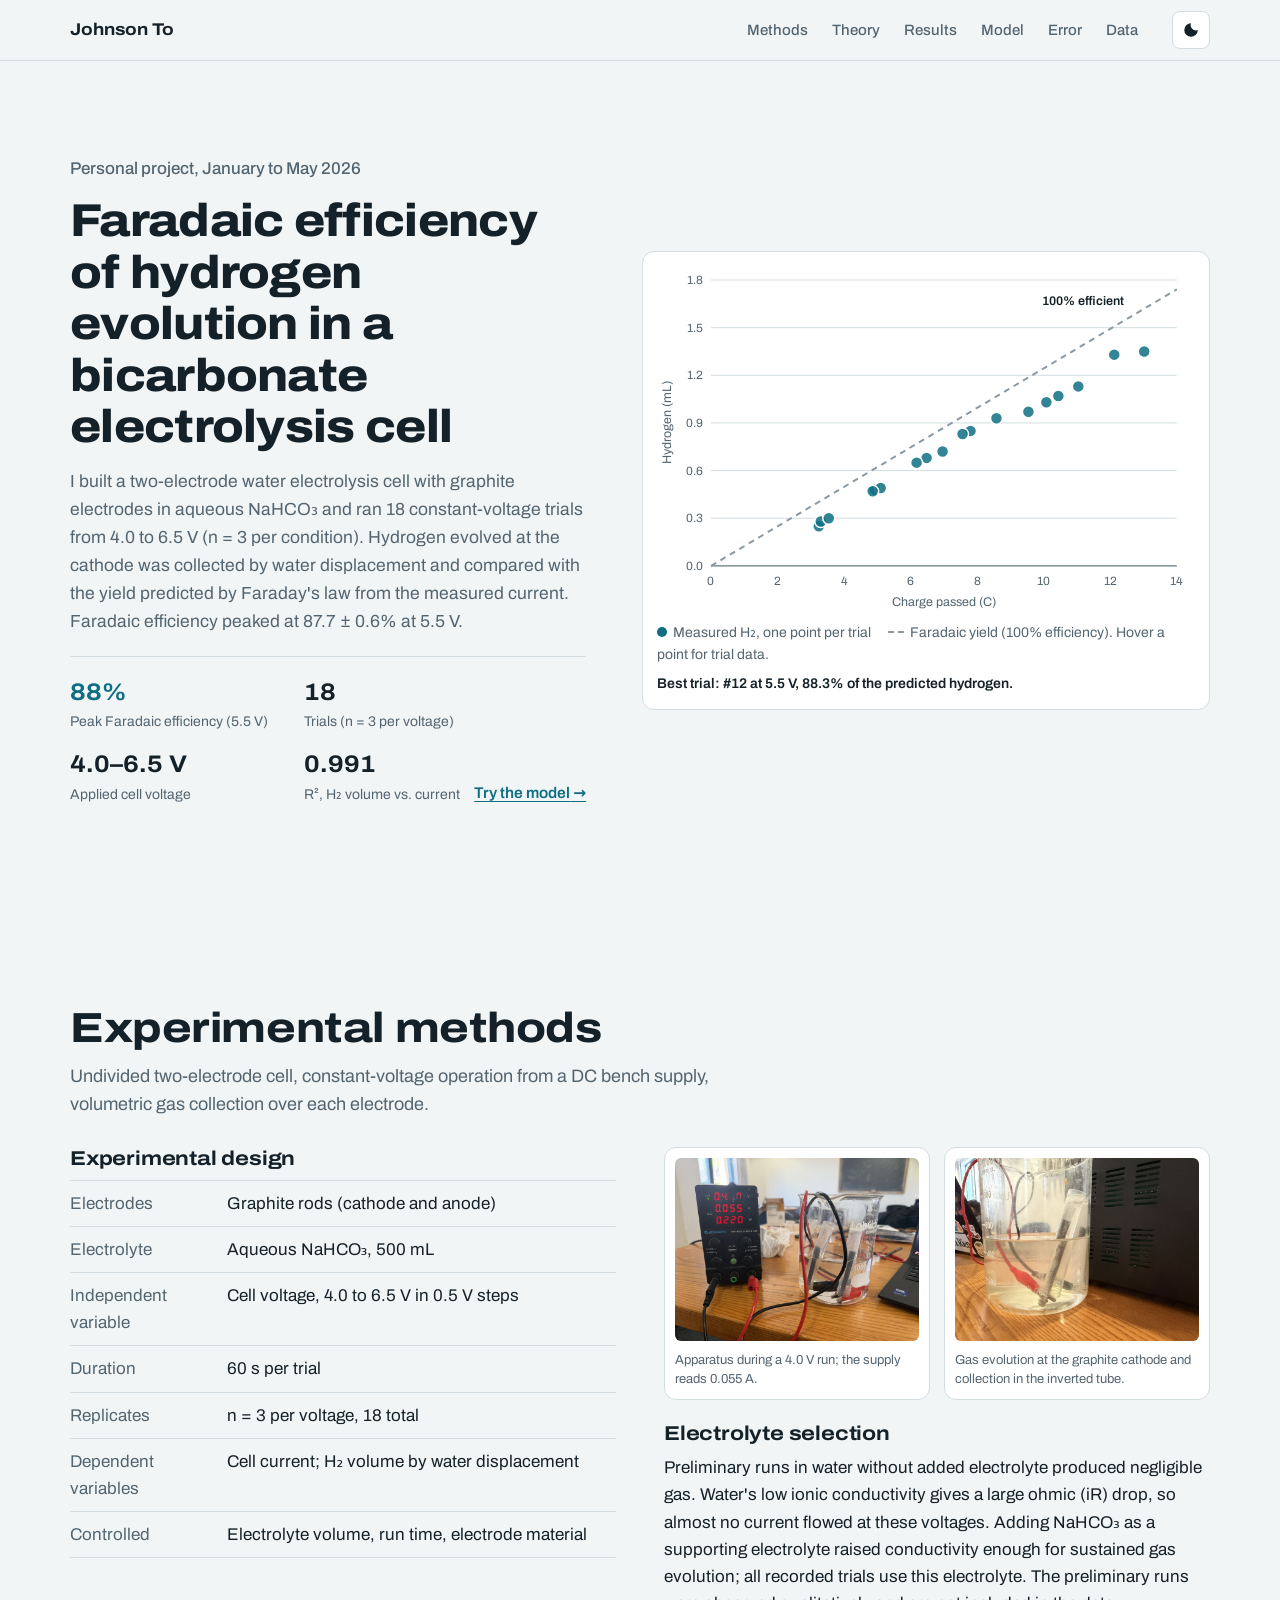
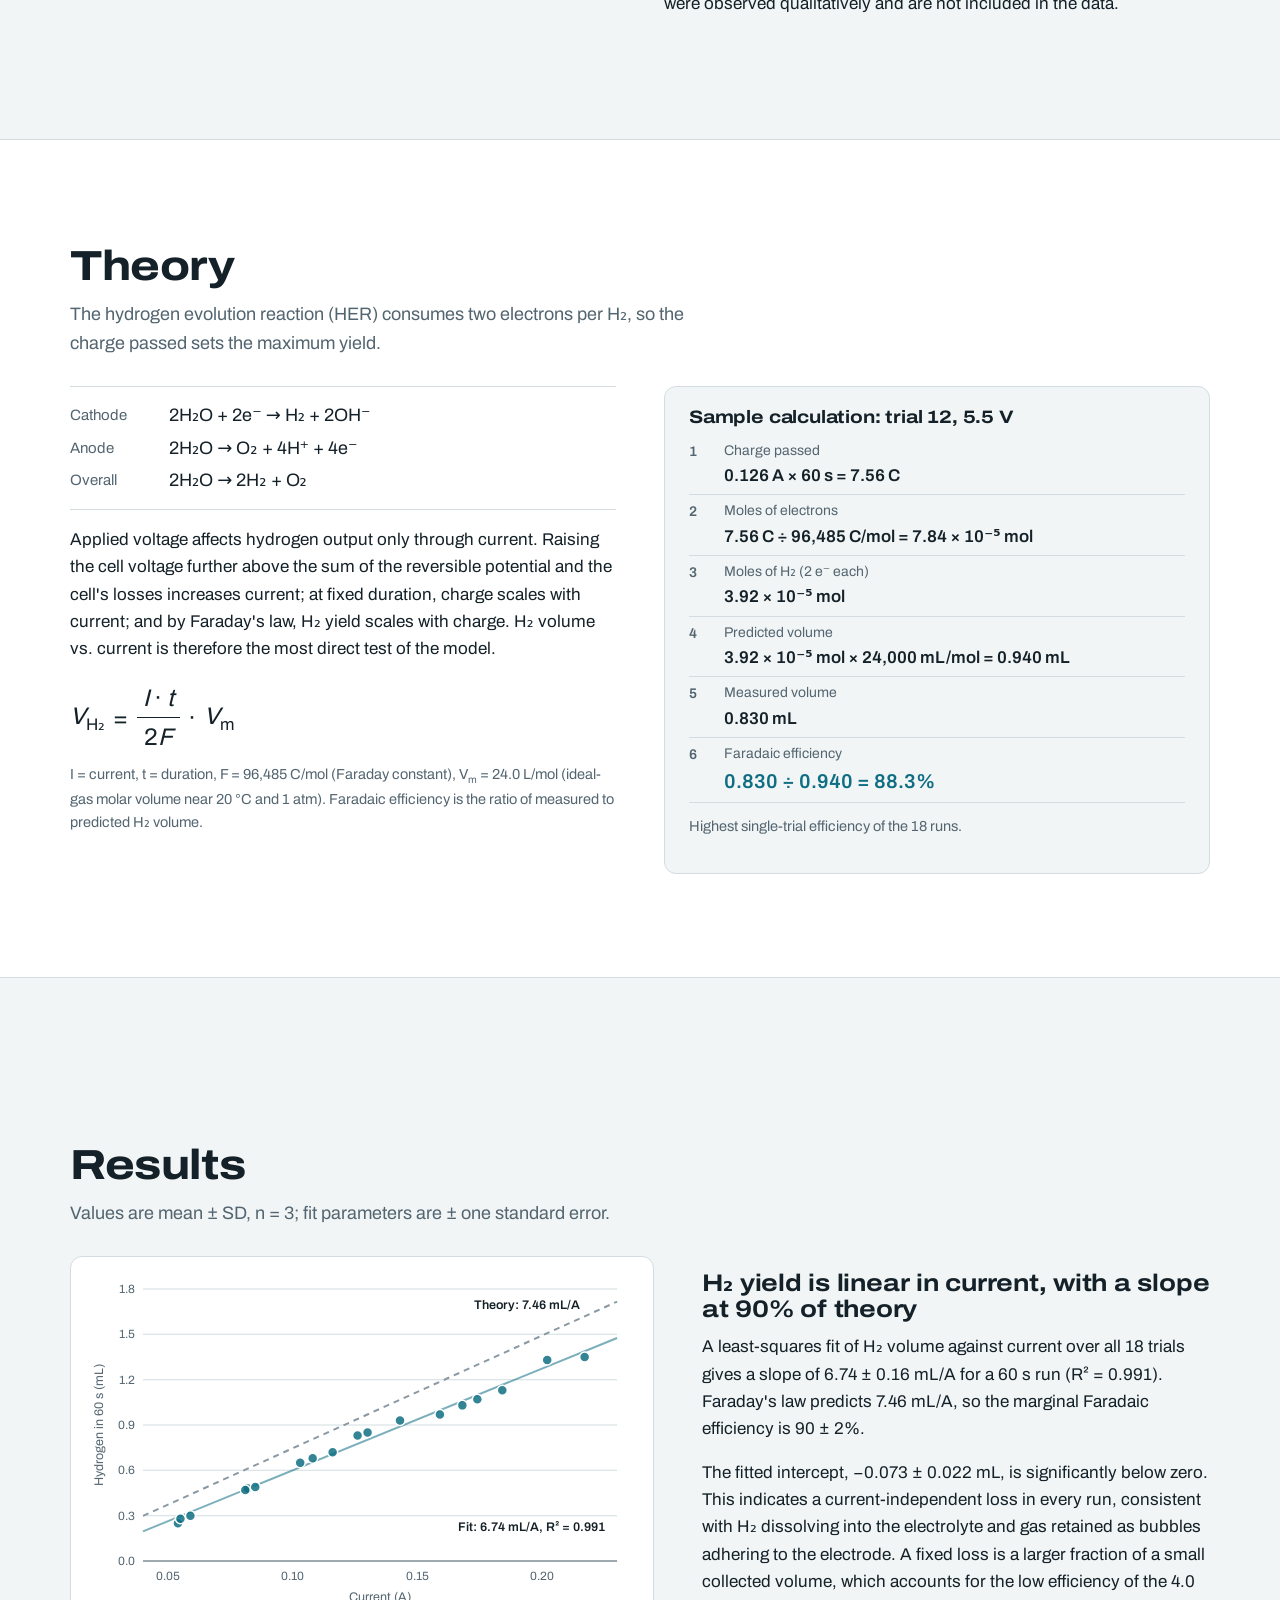
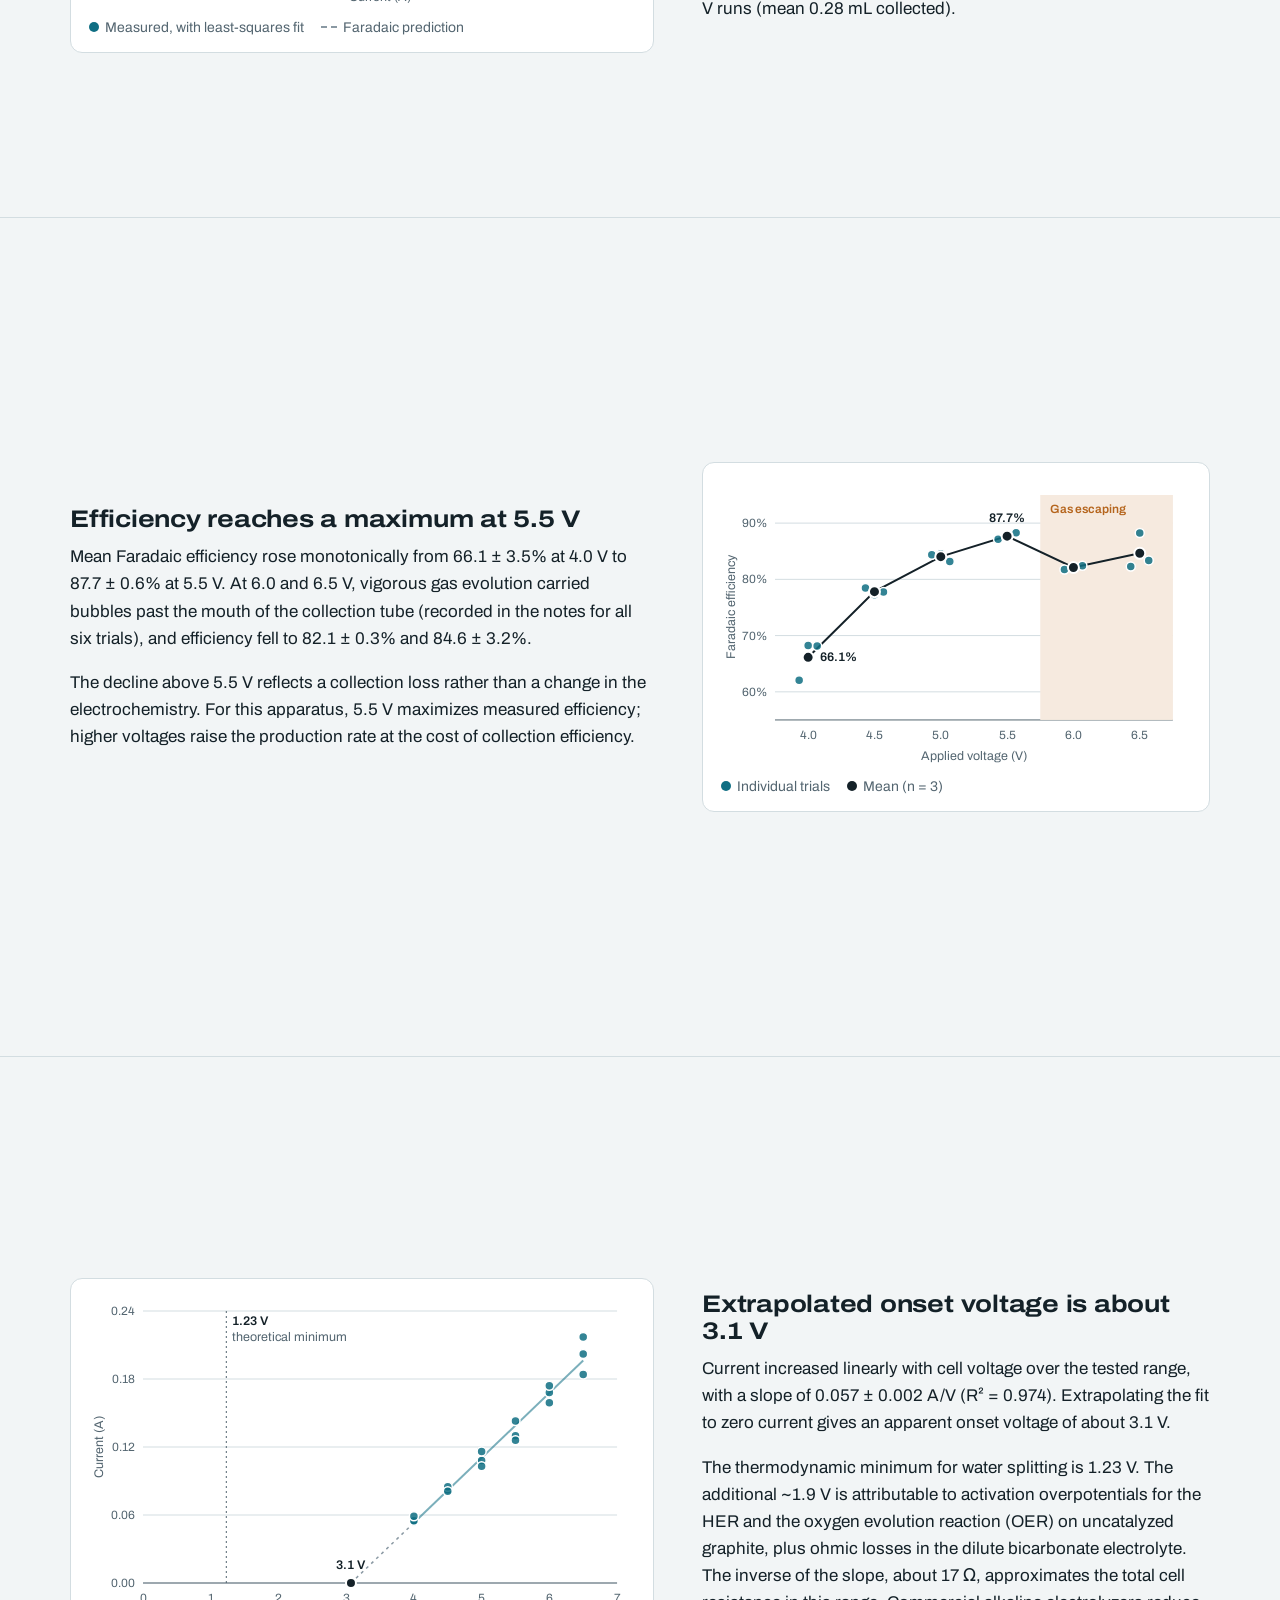
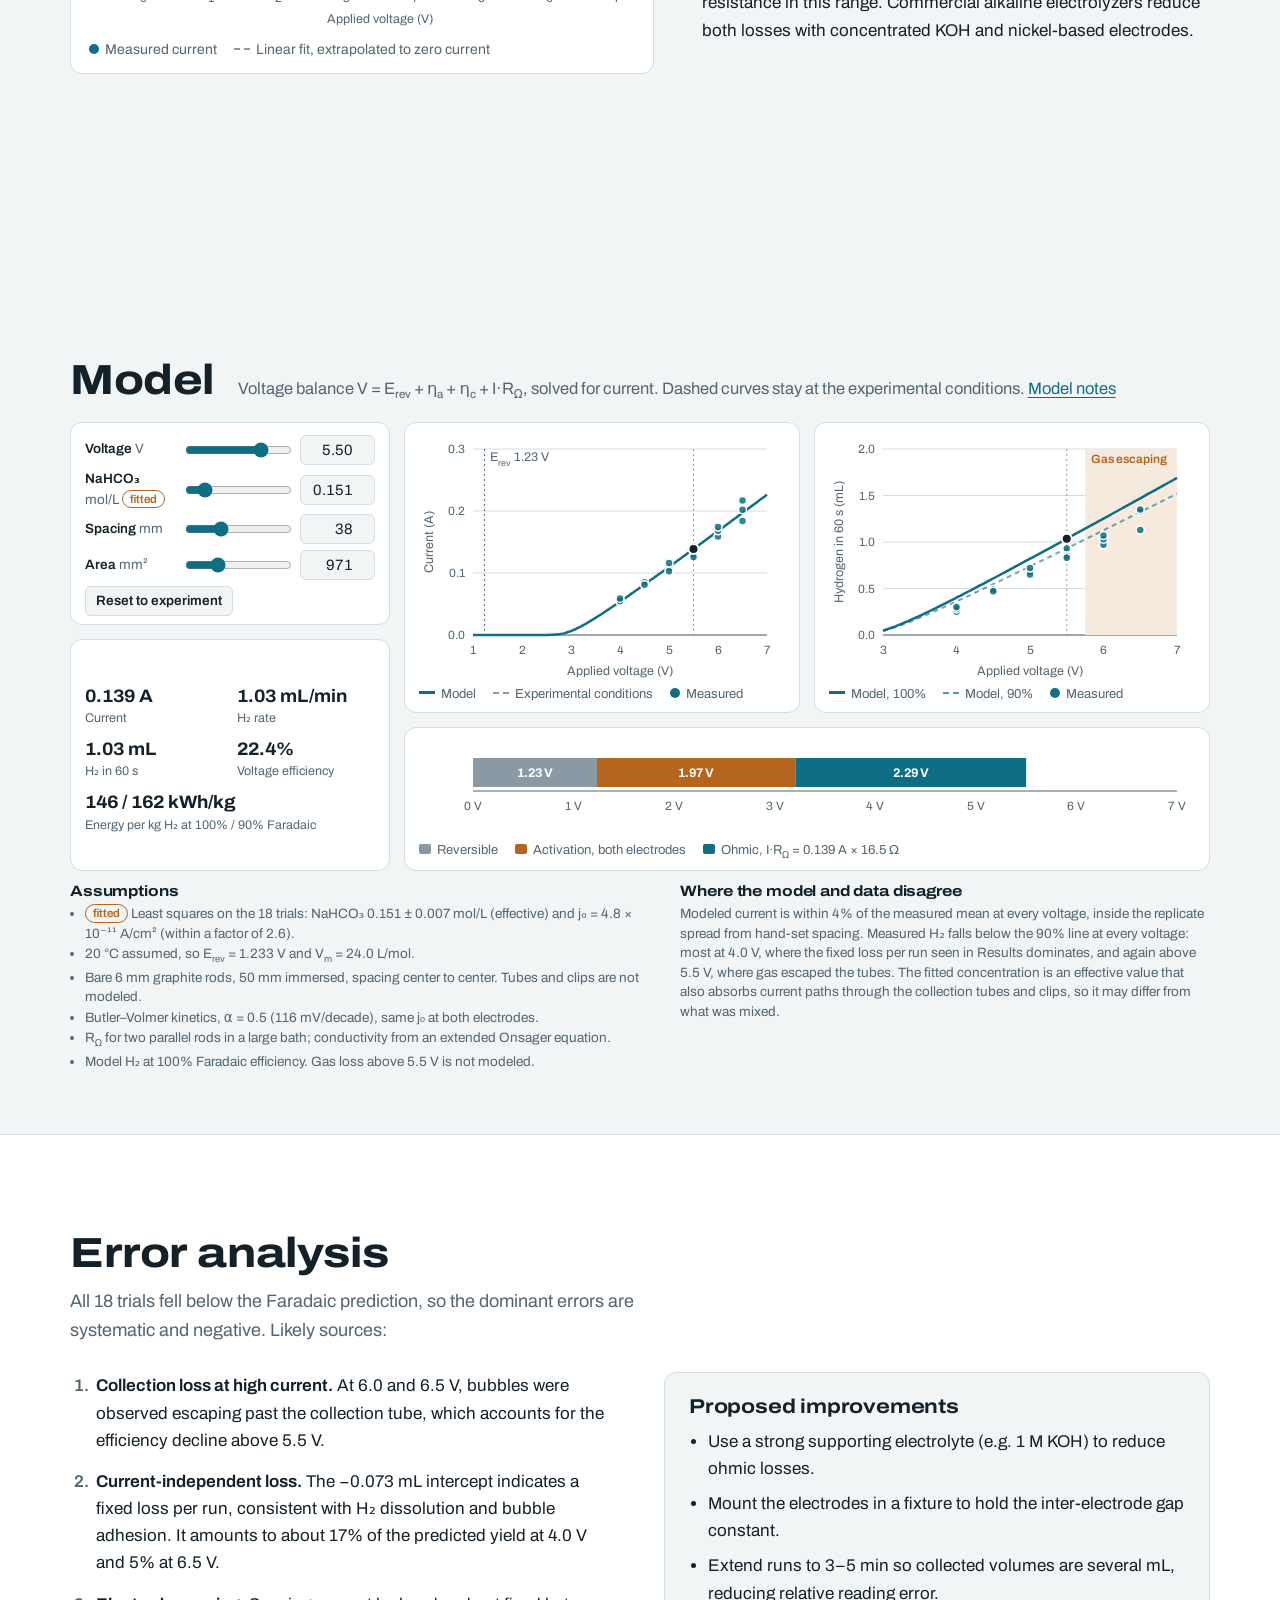
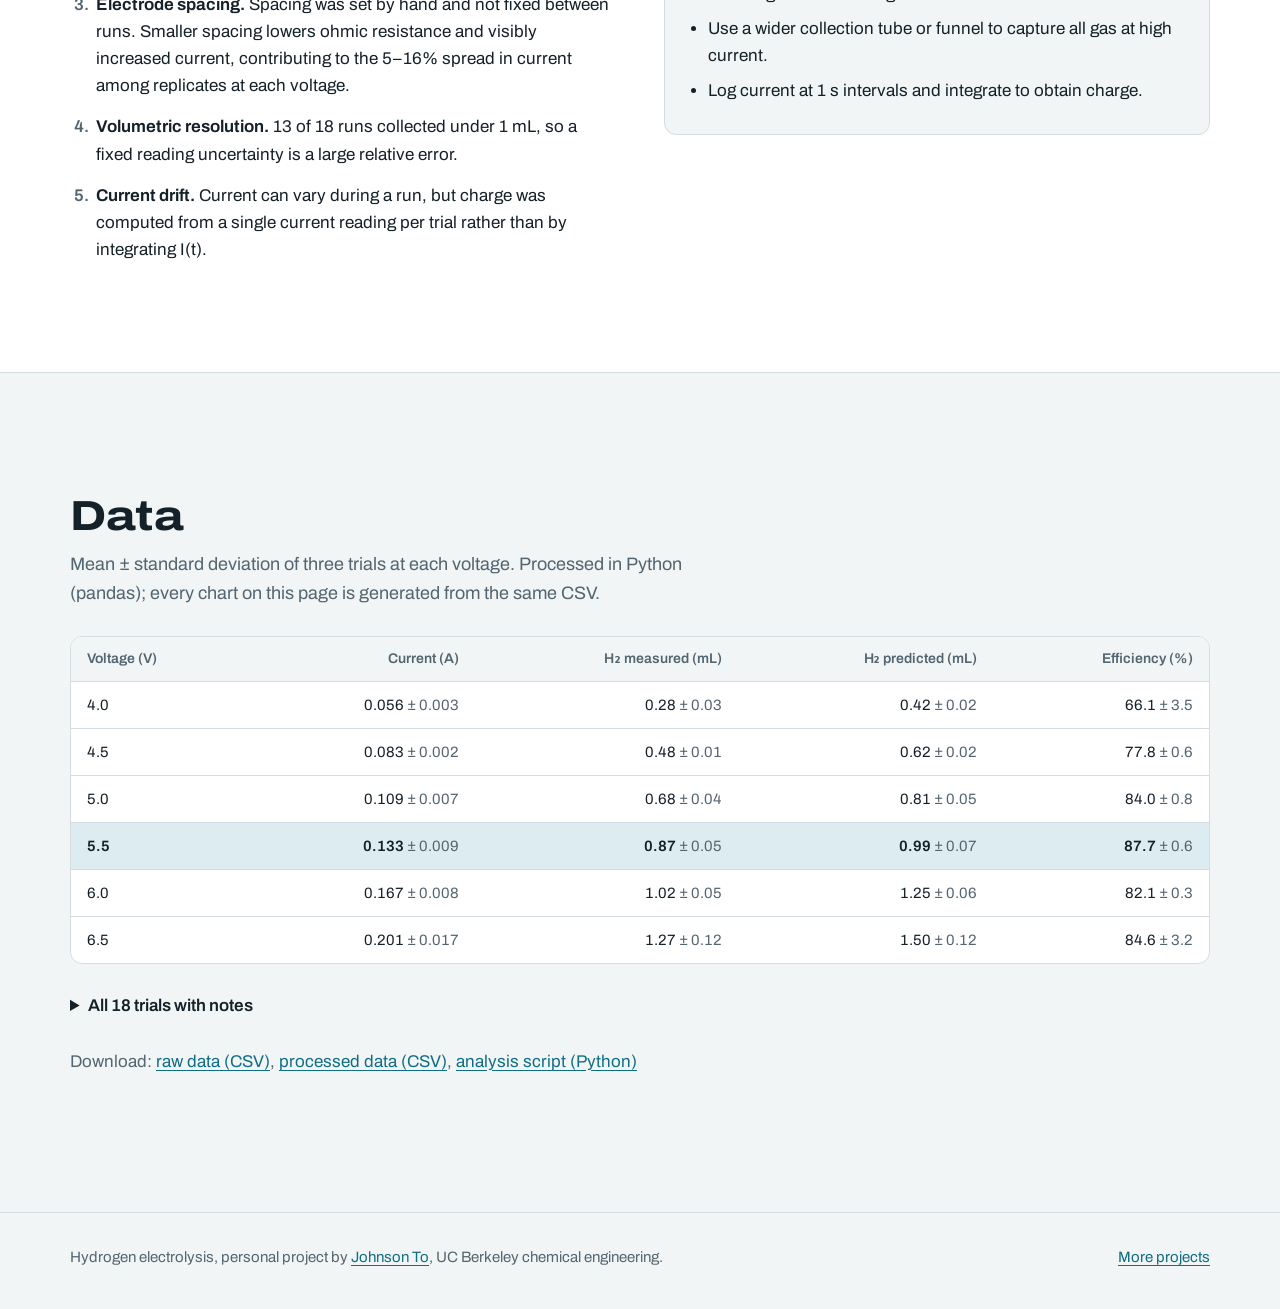
==== commit 639cbea2: "Add interactive cell model section, model notes, and checks - model.js: voltage balance with Butler-" ====
--- a/index.html
+++ b/index.html
@@ -23,6 +23,7 @@
         <a href="#setup">Methods</a>
         <a href="#theory">Theory</a>
         <a href="#results">Results</a>
+        <a href="#model">Model</a>
         <a href="#error">Error</a>
         <a href="#data">Data</a>
       </nav>
@@ -43,6 +44,7 @@
             <div><dt>Applied cell voltage</dt><dd>4.0–6.5 V</dd></div>
             <div><dt>R², H₂ volume vs. current</dt><dd>0.991</dd></div>
           </dl>
+          <p class="try"><a href="#model">Try the model</a></p>
         </div>
         <figure class="hero-chart panel">
           <div class="chart" data-chart="charge" role="img" aria-label="Hydrogen collected versus charge passed for all 18 trials, with the Faraday's law line. Every point sits below the line; the gap is smallest around 5.5 volts."></div>
@@ -167,6 +169,80 @@
               <p>The thermodynamic minimum for water splitting is 1.23 V. The additional ~1.9 V is attributable to activation overpotentials for the HER and the oxygen evolution reaction (OER) on uncatalyzed graphite, plus ohmic losses in the dilute bicarbonate electrolyte. The inverse of the slope, about 17 Ω, approximates the total cell resistance in this range. Commercial alkaline electrolyzers reduce both losses with concentrated KOH and nickel-based electrodes.</p>
             </div>
           </article>
+      </div>
+    </section>
+
+    <section class="section page model" id="model" aria-labelledby="model-h">
+      <div class="wrap">
+        <div class="section-head">
+          <h2 id="model-h">Model</h2>
+          <p>Voltage balance V = E<sub>rev</sub> + η<sub>a</sub> + η<sub>c</sub> + I·R<sub>Ω</sub>, solved for current. Dashed curves stay at the experimental conditions. <a href="https://github.com/johnsonto07/hydrogen-electrolyzer-analysis/blob/main/MODEL_NOTES.md">Model notes</a></p>
+        </div>
+        <div class="model-grid">
+          <div class="model-side">
+          <form class="model-controls panel" data-model-form onsubmit="return false">
+            <div class="ctl">
+              <label for="m-V">Voltage <span class="unit">V</span></label>
+              <input type="range" id="m-V-r" min="1" max="7" step="0.05" aria-label="Applied voltage slider">
+              <input type="number" id="m-V" min="1" max="7" step="0.05" inputmode="decimal">
+            </div>
+            <div class="ctl">
+              <label for="m-c">NaHCO₃ <span class="unit">mol/L</span> <span class="tag">fitted</span></label>
+              <input type="range" id="m-c-r" min="0.02" max="1" step="0.001" aria-label="NaHCO3 concentration slider">
+              <input type="number" id="m-c" min="0.02" max="1" step="0.001" inputmode="decimal">
+            </div>
+            <div class="ctl">
+              <label for="m-s">Spacing <span class="unit">mm</span></label>
+              <input type="range" id="m-s-r" min="10" max="100" step="1" aria-label="Electrode spacing slider">
+              <input type="number" id="m-s" min="10" max="100" step="1" inputmode="decimal">
+            </div>
+            <div class="ctl">
+              <label for="m-A">Area <span class="unit">mm²</span></label>
+              <input type="range" id="m-A-r" min="200" max="3000" step="1" aria-label="Electrode area slider">
+              <input type="number" id="m-A" min="200" max="3000" step="1" inputmode="decimal">
+            </div>
+            <button type="button" class="reset" data-model-reset>Reset to experiment</button>
+          </form>
+          <div class="model-readout panel">
+            <dl class="model-out" aria-live="polite">
+              <div><dt>Current</dt><dd data-out="I">–</dd></div>
+              <div><dt>H₂ rate</dt><dd data-out="rate">–</dd></div>
+              <div><dt>H₂ in 60 s</dt><dd data-out="vol">–</dd></div>
+              <div><dt>Voltage efficiency</dt><dd data-out="veff">–</dd></div>
+              <div class="wide"><dt>Energy per kg H₂ at 100% / 90% Faradaic</dt><dd data-out="energy">–</dd></div>
+            </dl>
+          </div>
+          </div>
+          <figure class="panel m-iv">
+            <div class="chart" data-chart="m-iv" role="img" aria-label="Modeled current versus applied voltage with the 18 measured trials plotted on top."></div>
+            <figcaption><span class="key key-model"></span>Model <span class="key key-theory"></span>Experimental conditions <span class="key key-meas"></span>Measured</figcaption>
+          </figure>
+          <figure class="panel m-h2">
+            <div class="chart" data-chart="m-h2" role="img" aria-label="Hydrogen volume in 60 seconds versus applied voltage: model at 100 and 90 percent Faradaic efficiency, with measured trials."></div>
+            <figcaption><span class="key key-model"></span>Model, 100% <span class="key key-model90"></span>Model, 90% <span class="key key-meas"></span>Measured</figcaption>
+          </figure>
+          <figure class="panel m-bar">
+            <div class="chart" data-chart="m-bar" role="img" aria-label="Breakdown of the applied voltage into reversible voltage, activation overpotential, and ohmic loss."></div>
+            <figcaption data-bar-cap><span class="key key-sw key-rev"></span>Reversible <span class="key key-sw key-act"></span>Activation (both electrodes) <span class="key key-sw key-ohm"></span>Ohmic (I·R<sub>Ω</sub>)</figcaption>
+          </figure>
+        </div>
+        <div class="model-notes">
+          <div>
+            <h3>Assumptions</h3>
+            <ul>
+              <li data-fitted><span class="tag">fitted</span> Fitting to the measured trials…</li>
+              <li>20 °C assumed, so E<sub>rev</sub> = 1.233 V and V<sub>m</sub> = 24.0 L/mol.</li>
+              <li>Bare 6 mm graphite rods, 50 mm immersed, spacing center to center. Tubes and clips are not modeled.</li>
+              <li>Butler–Volmer kinetics, α = 0.5 (116 mV/decade), same j₀ at both electrodes.</li>
+              <li>R<sub>Ω</sub> for two parallel rods in a large bath; conductivity from an extended Onsager equation.</li>
+              <li>Model H₂ at 100% Faradaic efficiency. Gas loss above 5.5 V is not modeled.</li>
+            </ul>
+          </div>
+          <div>
+            <h3>Where the model and data disagree</h3>
+            <p data-disagree>Modeled current is within <span data-fill="maxdev">–</span> of the measured mean at every voltage, inside the replicate spread from hand-set spacing. Measured H₂ falls below the 90% line at every voltage: most at 4.0 V, where the fixed loss per run seen in Results dominates, and again above 5.5 V, where gas escaped the tubes. The fitted concentration is an effective value that also absorbs current paths through the collection tubes and clips, so it may differ from what was mixed.</p>
+          </div>
+        </div>
       </div>
     </section>
 
@@ -234,5 +310,7 @@
   </footer>
 
   <script src="script.js"></script>
+  <script src="model.js"></script>
+  <script src="model-ui.js"></script>
 </body>
 </html>
--- a/styles.css
+++ b/styles.css
@@ -155,6 +155,58 @@
 .key-theory { border-top: 2px dashed var(--theory); }
 .key-mean { width: 10px; height: 10px; border-radius: 50%; background: var(--ink); }
 
+/* Hero link to the model */
+.try { margin: 14px 0 0; font-weight: 600; }
+@media (min-width: 1200px) {
+  .hero-copy { position: relative; }
+  .try { position: absolute; right: 0; bottom: 0; margin: 0; font-size: 15.5px; white-space: nowrap; }
+  .stats { column-gap: 36px; }
+}
+.try a::after { content: " →"; }
+
+/* Model */
+.model .section-head { max-width: none; }
+.model .section-head p { font-size: 16.5px; }
+.model-grid { display: grid; grid-template-columns: minmax(280px, 320px) 1fr 1fr; grid-template-areas: "ctl iv h2" "ctl bar bar"; gap: 14px; align-items: stretch; }
+.model-side { grid-area: ctl; display: flex; flex-direction: column; gap: 14px; }
+.model-controls { display: flex; flex-direction: column; gap: 6px; }
+.model-readout { flex: 1; display: flex; align-items: center; }
+.m-iv { grid-area: iv; } .m-h2 { grid-area: h2; } .m-bar { grid-area: bar; display: flex; flex-direction: column; justify-content: center; }
+.model .panel { padding: 12px 14px 8px; }
+.model .panel figcaption { margin-top: 4px; font-size: 13px; line-height: 1.5; }
+.ctl { display: grid; grid-template-columns: 5.4em 1fr 4.4em; column-gap: 8px; align-items: center; }
+.ctl label { font-size: 13.5px; font-weight: 600; line-height: 1.25; }
+.ctl .tag { margin-top: 2px; }
+.ctl .unit { color: var(--muted); font-weight: 400; }
+.ctl input[type="range"] { width: 100%; margin: 0; accent-color: var(--h2); min-height: 28px; }
+.ctl input[type="number"] { width: 100%; font: inherit; font-size: 15px; font-variant-numeric: tabular-nums; text-align: right; color: var(--ink); background: var(--bg); border: 1px solid var(--line); border-radius: 6px; padding: 2px 6px; }
+.tag { display: inline-block; font-size: 11.5px; font-weight: 600; line-height: 1.45; color: var(--warn); border: 1px solid currentColor; border-radius: 999px; padding: 0 7px; vertical-align: 1px; }
+.model-out { display: grid; grid-template-columns: 1fr 1fr; gap: 8px 14px; margin: 0; width: 100%; }
+.model-out div { display: flex; flex-direction: column-reverse; }
+.model-out .wide { grid-column: span 2; }
+.model-out dt { font-size: 12.5px; color: var(--muted); line-height: 1.3; }
+.model-out dd { margin: 0; font-size: 18px; font-weight: 700; font-variation-settings: "wdth" 106; font-variant-numeric: tabular-nums; }
+.reset { align-self: flex-start; font: inherit; font-size: 13.5px; font-weight: 600; color: var(--ink); background: var(--bg); border: 1px solid var(--line); border-radius: 6px; padding: 3px 10px; cursor: pointer; }
+.reset:hover { border-color: var(--muted); }
+.chart .model { fill: none; stroke: var(--h2); stroke-width: 2.5; }
+.chart .model90 { fill: none; stroke: var(--h2); stroke-width: 2; stroke-dasharray: 5 4; opacity: .6; }
+.chart .sel { stroke: var(--ink); stroke-width: 1; stroke-dasharray: 2 3; opacity: .45; }
+.chart .seg-rev { fill: var(--theory); }
+.chart .seg-act { fill: var(--warn); }
+.chart .seg-ohm { fill: var(--h2); }
+.chart .seglab { fill: var(--surface); font-size: 12.5px; font-weight: 700; font-variant-numeric: tabular-nums; }
+.key-model { border-top: 3px solid var(--h2); }
+.key-model90 { border-top: 2px dashed var(--h2); opacity: .7; }
+.key-sw { width: 12px; height: 10px; border-radius: 2px; }
+.nw { white-space: nowrap; }
+.nw + .nw .key { margin-left: 14px; }
+.key-rev { background: var(--theory); } .key-act { background: var(--warn); } .key-ohm { background: var(--h2); }
+.model-notes { display: grid; grid-template-columns: 1.1fr 1fr; gap: 28px; margin-top: 12px; font-size: 13.5px; line-height: 1.45; color: var(--muted); }
+.model-notes h3 { font-size: 15px; color: var(--ink); margin: 0 0 4px; }
+.model-notes ul { margin: 0; padding-left: 1.1em; }
+.model-notes li { margin-bottom: 1px; }
+.model-notes p { margin: 0; }
+
 /* Error analysis */
 .errors { margin: 0; padding: 0 0 0 1.3em; }
 .errors li { padding: 0 0 14px 4px; }
@@ -191,6 +243,8 @@
   .section { padding: 64px 0; }
   .nav { display: none; }
   .theme { margin-left: auto; }
+  .model-grid { grid-template-columns: 1fr; grid-template-areas: "ctl" "iv" "bar" "h2"; }
+  .model-notes { grid-template-columns: 1fr; gap: 16px; }
 }
 @media (max-width: 560px) {
   body { font-size: 16px; }
@@ -209,7 +263,7 @@
   .hero.page { padding: 28px 0; }
   .hero h1 { margin-bottom: 14px; }
   .hero .lede { font-size: 17.5px; }
-  .stats { margin-top: 20px; padding-top: 16px; gap: 12px 48px; }
+  .stats { margin-top: 20px; padding-top: 16px; gap: 12px 36px; }
   .stats dd { font-size: 24px; }
   .eqs { margin-bottom: 16px; padding: 10px 0; }
   .formula { margin: 16px 0 6px; }
@@ -220,4 +274,9 @@
   .worked { padding: 20px 24px; }
   .worked li { padding: 5px 0; }
   .worked h3 { margin-bottom: 8px; }
-}
+  .model.page { padding: 20px 0; }
+  .model .section-head { margin-bottom: 14px; }
+  .model .section-head h2 { margin-bottom: 4px; }
+  .model .m-iv .chart svg, .model .m-h2 .chart svg { max-height: calc(100svh - 578px); min-height: 160px; }
+  .model .section-head { display: flex; align-items: baseline; gap: 6px 24px; flex-wrap: wrap; }
+}
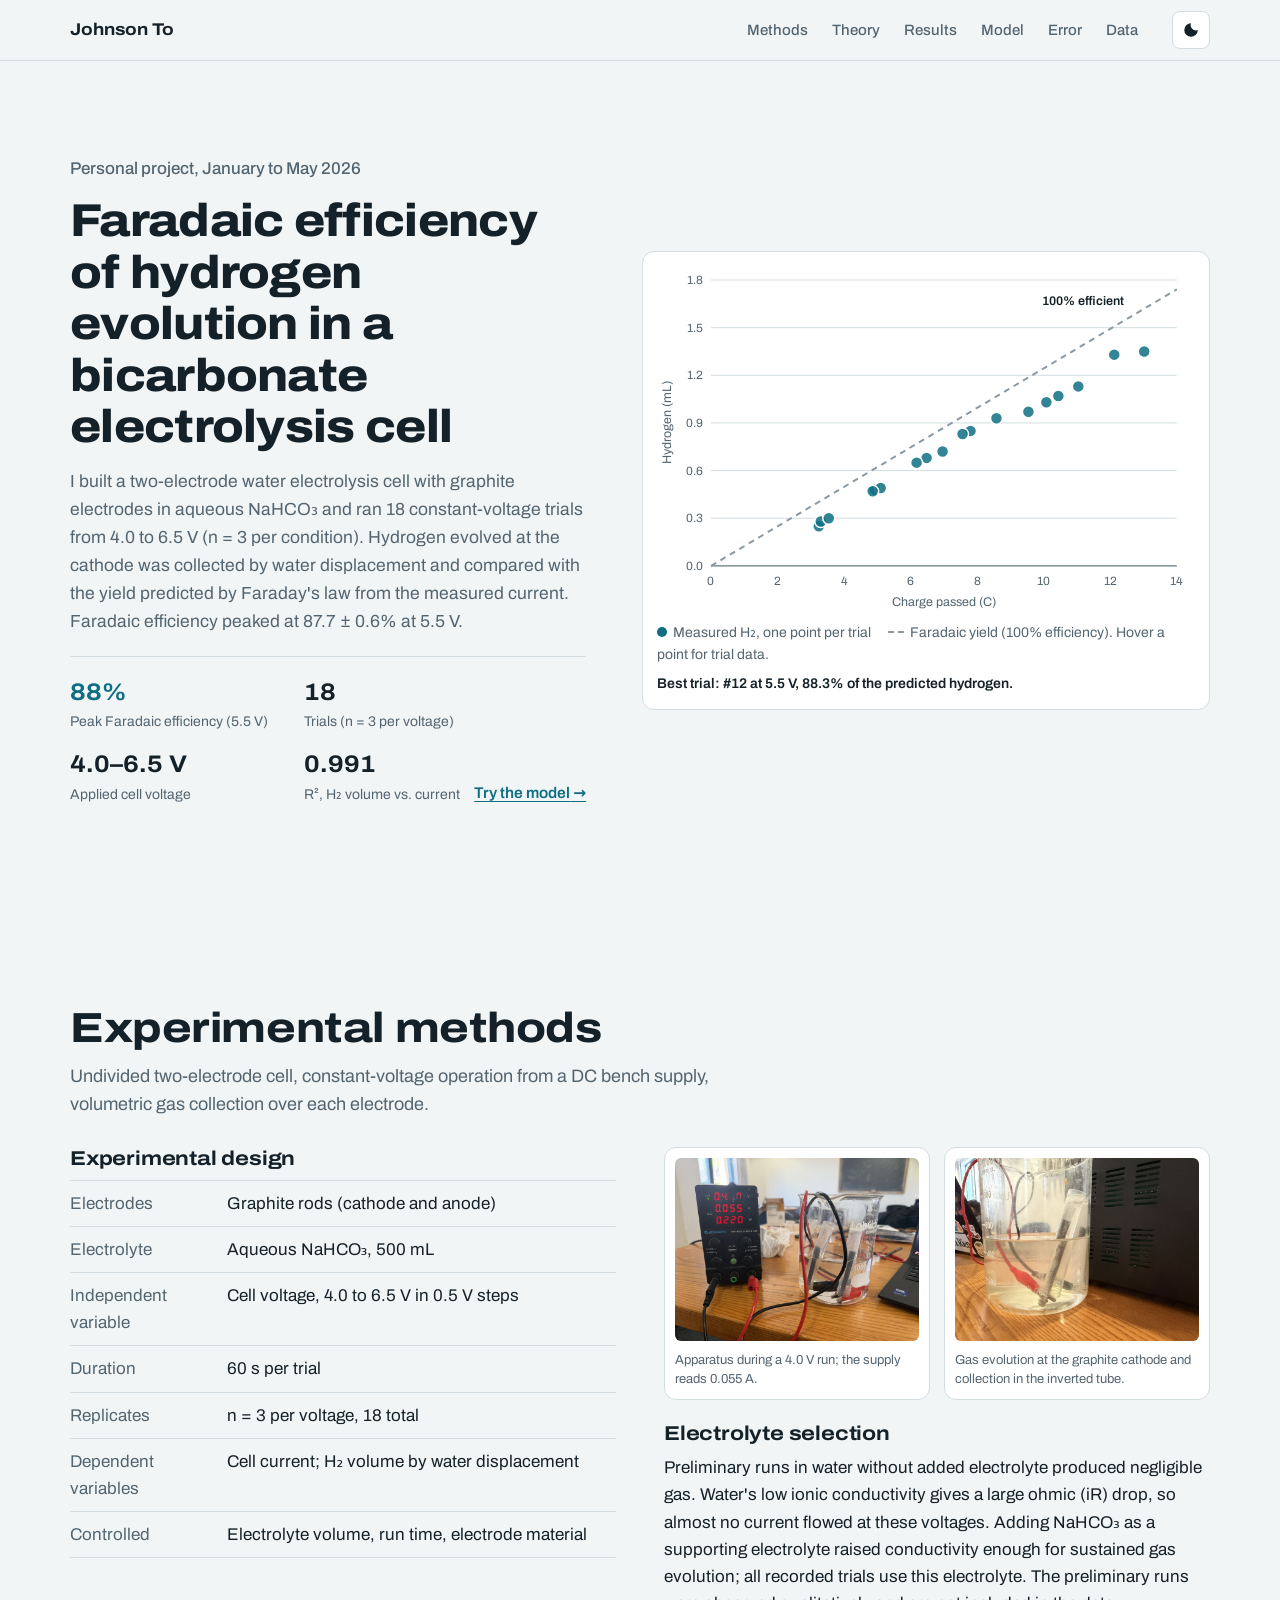
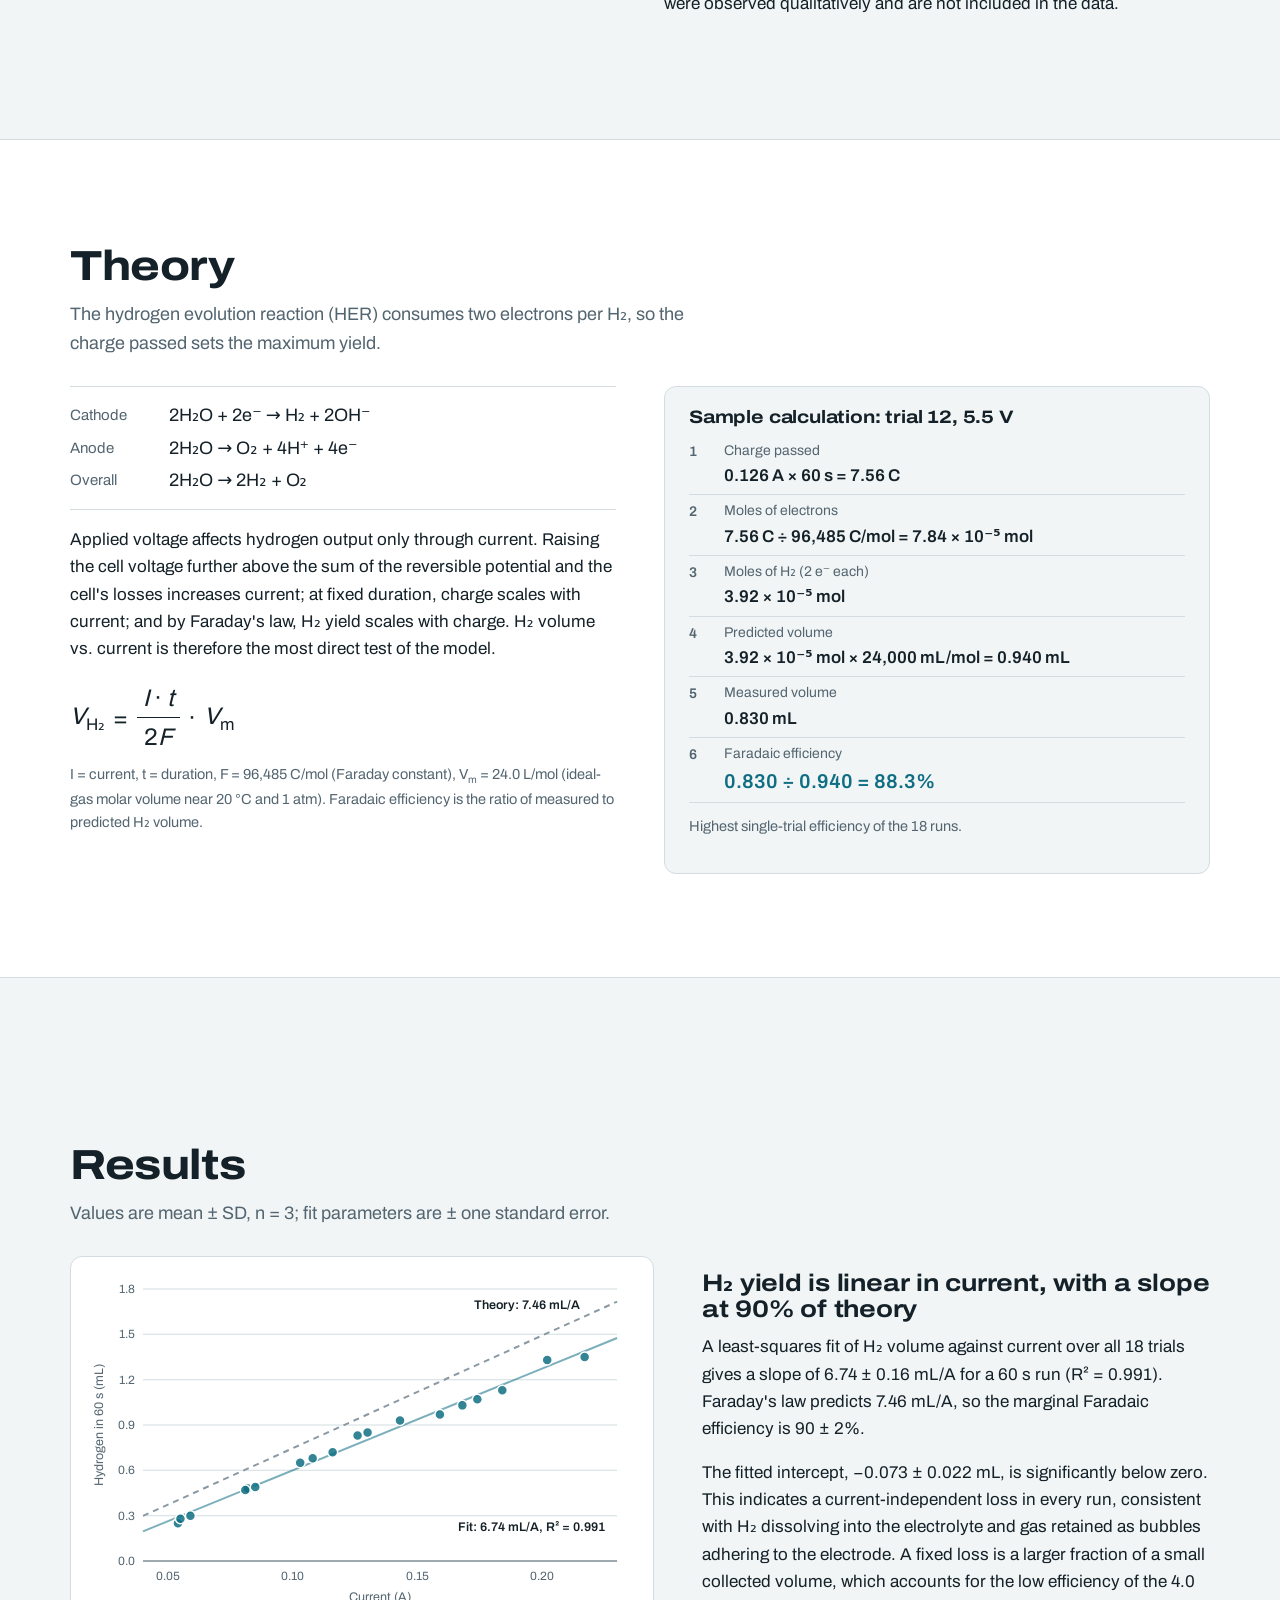
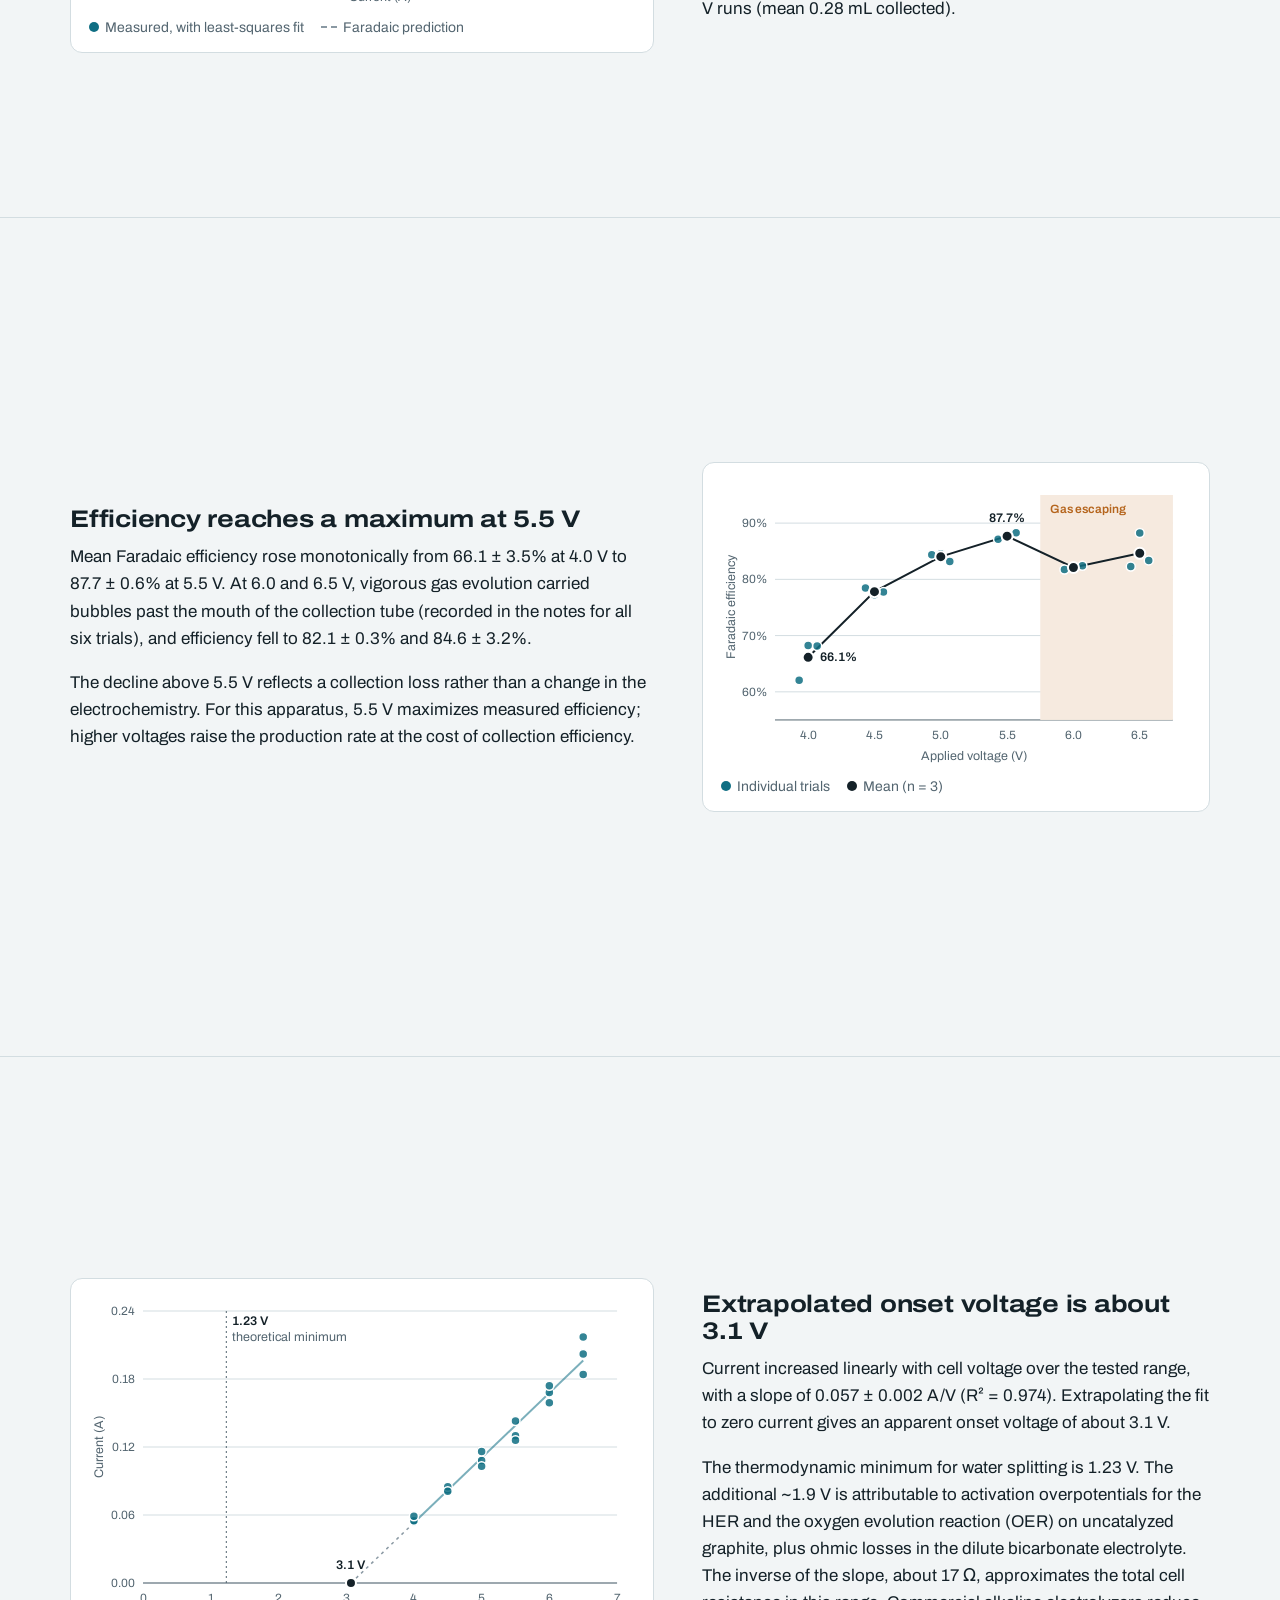
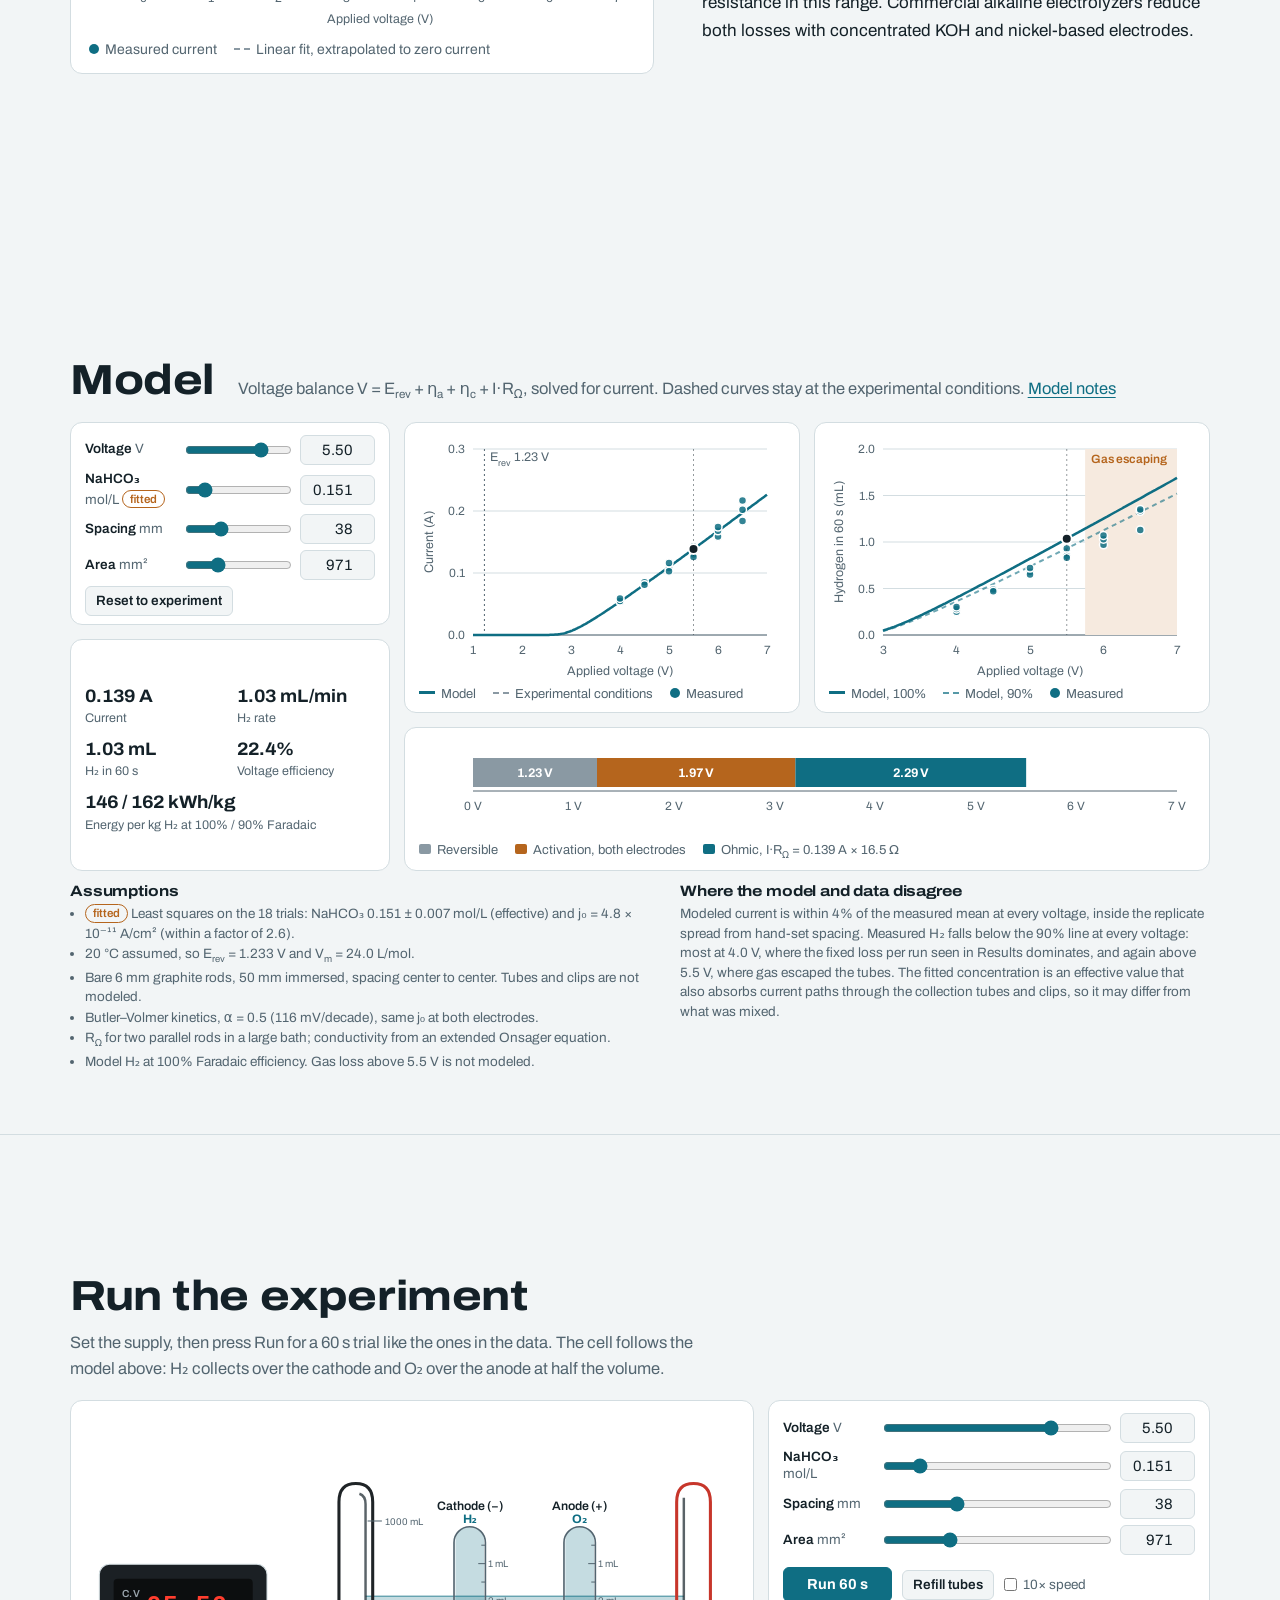
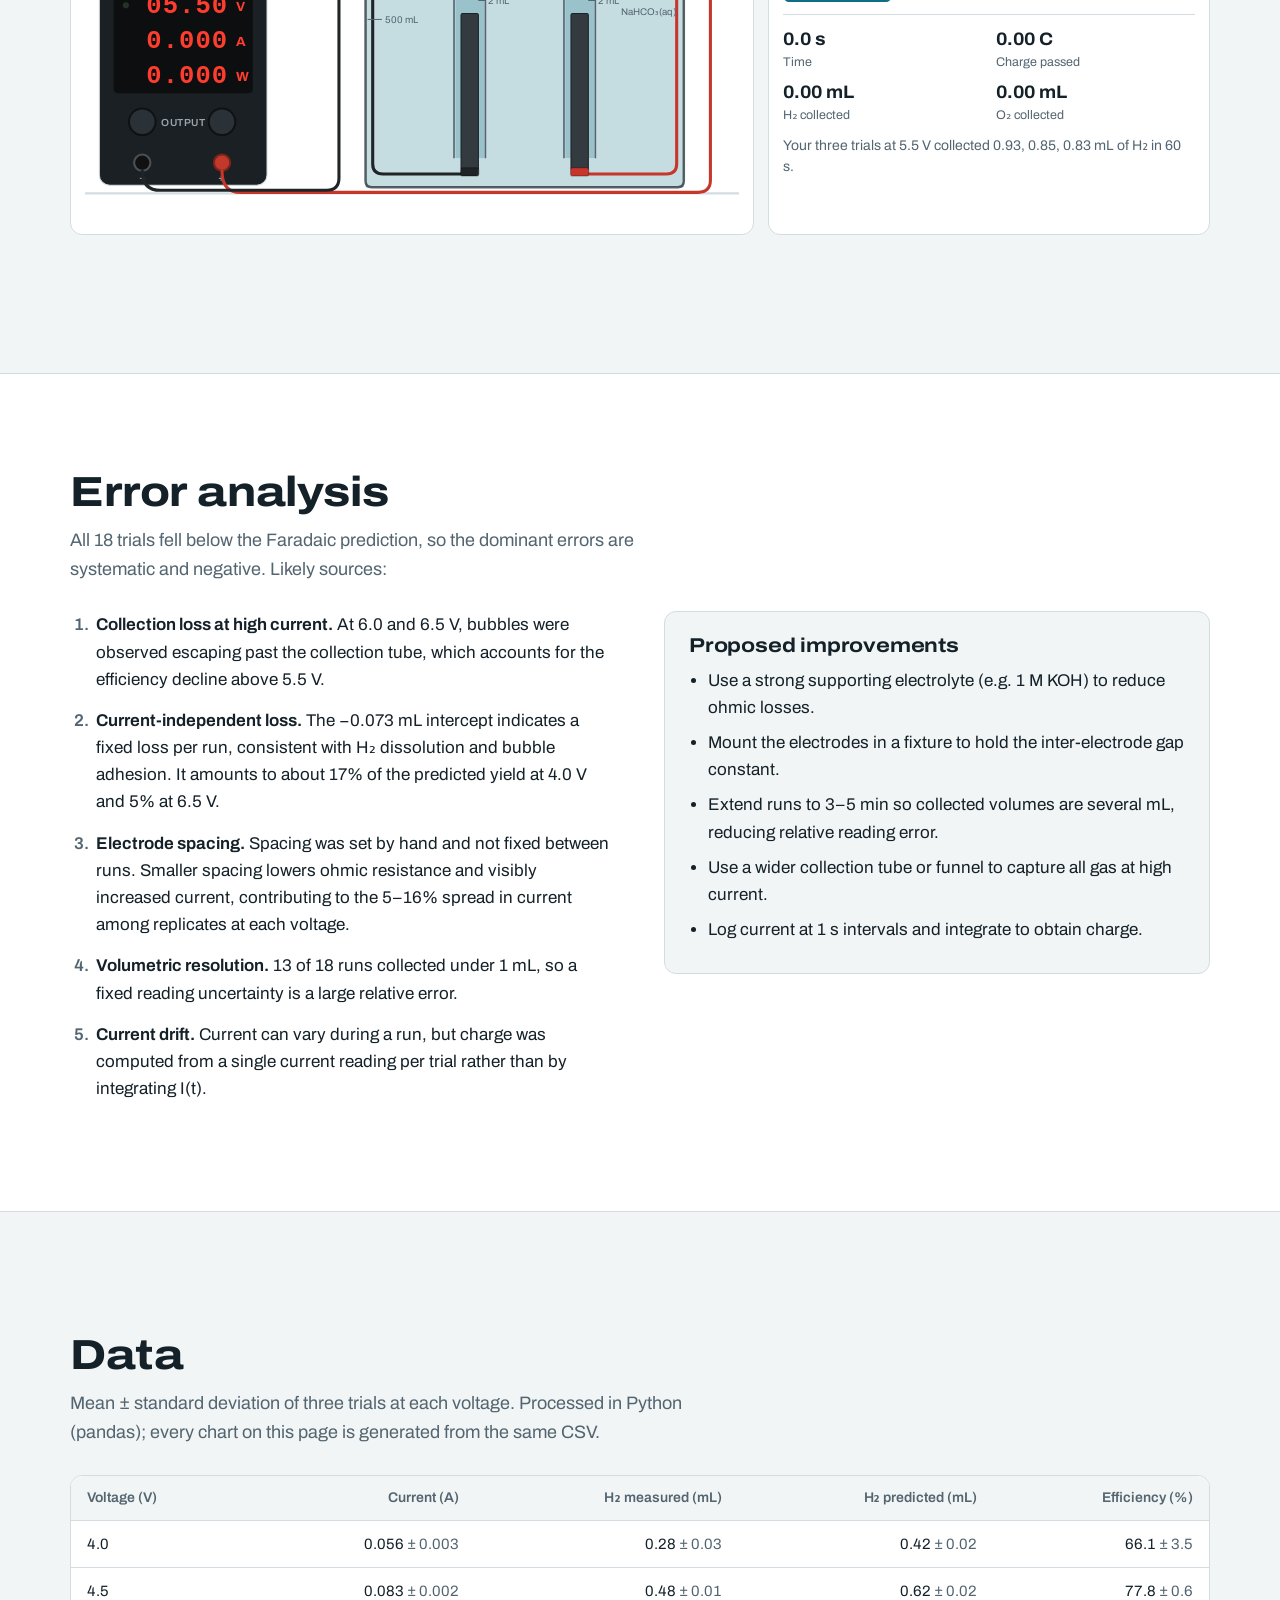
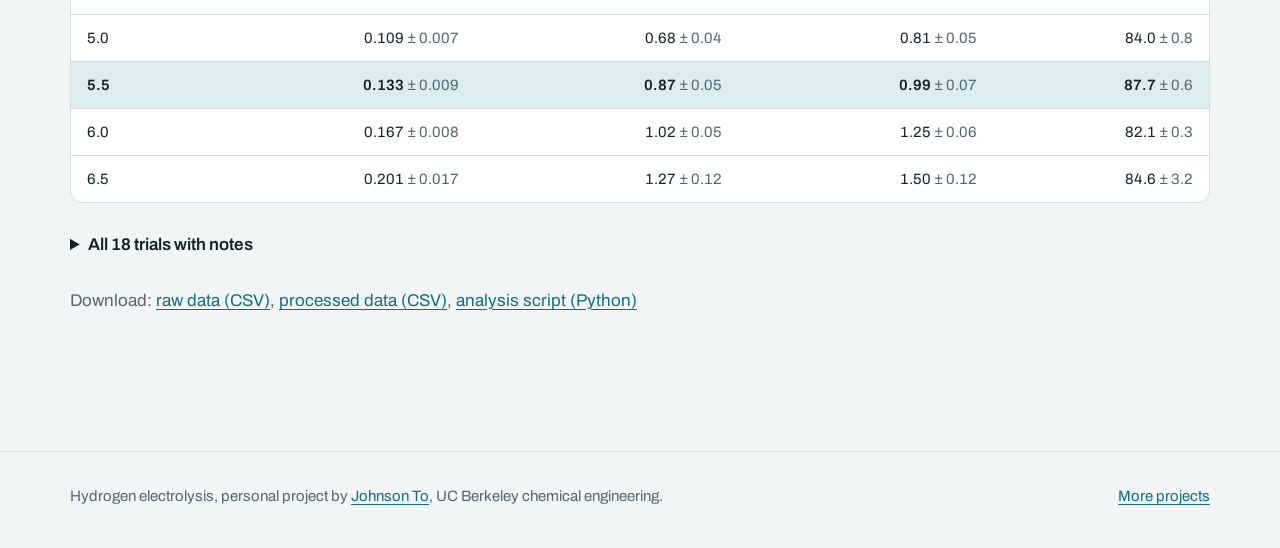
==== commit 6a28ed82: "Add Run the experiment section: animated apparatus driven by the model Co-Authored-By: Claude Opus 5" ====
--- a/index.html
+++ b/index.html
@@ -246,6 +246,56 @@
       </div>
     </section>
 
+    <section class="section page page-cont lab" id="lab" aria-labelledby="lab-h">
+      <div class="wrap">
+        <div class="section-head">
+          <h2 id="lab-h">Run the experiment</h2>
+          <p>Set the supply, then press Run for a 60 s trial like the ones in the data. The cell follows the model above: H₂ collects over the cathode and O₂ over the anode at half the volume.</p>
+        </div>
+        <div class="lab-grid">
+          <figure class="panel lab-scene">
+            <div data-lab-scene role="img" aria-label="Animated electrolysis apparatus: bench power supply wired to two graphite rods inside inverted collection tubes in a beaker of electrolyte. Gas collects at the top of each tube during a run."></div>
+          </figure>
+          <div class="lab-side panel">
+            <form class="lab-controls" onsubmit="return false">
+              <div class="ctl">
+                <label for="x-V">Voltage <span class="unit">V</span></label>
+                <input type="range" id="x-V-r" min="1" max="7" step="0.05" aria-label="Applied voltage slider">
+                <input type="number" id="x-V" min="1" max="7" step="0.05" inputmode="decimal">
+              </div>
+              <div class="ctl">
+                <label for="x-c">NaHCO₃ <span class="unit">mol/L</span></label>
+                <input type="range" id="x-c-r" min="0.02" max="1" step="0.001" aria-label="NaHCO3 concentration slider">
+                <input type="number" id="x-c" min="0.02" max="1" step="0.001" inputmode="decimal">
+              </div>
+              <div class="ctl">
+                <label for="x-s">Spacing <span class="unit">mm</span></label>
+                <input type="range" id="x-s-r" min="10" max="100" step="1" aria-label="Electrode spacing slider">
+                <input type="number" id="x-s" min="10" max="100" step="1" inputmode="decimal">
+              </div>
+              <div class="ctl">
+                <label for="x-A">Area <span class="unit">mm²</span></label>
+                <input type="range" id="x-A-r" min="200" max="3000" step="1" aria-label="Electrode area slider">
+                <input type="number" id="x-A" min="200" max="3000" step="1" inputmode="decimal">
+              </div>
+            </form>
+            <div class="lab-buttons">
+              <button type="button" class="run" data-lab-run>Run 60 s</button>
+              <button type="button" class="reset" data-lab-empty>Refill tubes</button>
+              <label class="speed"><input type="checkbox" data-lab-fast> 10× speed</label>
+            </div>
+            <dl class="model-out lab-out" aria-live="off">
+              <div><dt>Time</dt><dd data-lab="t">0.0 s</dd></div>
+              <div><dt>Charge passed</dt><dd data-lab="q">0.00 C</dd></div>
+              <div><dt>H₂ collected</dt><dd data-lab="h2">0.00 mL</dd></div>
+              <div><dt>O₂ collected</dt><dd data-lab="o2">0.00 mL</dd></div>
+            </dl>
+            <p class="lab-compare" data-lab-compare aria-live="polite"></p>
+          </div>
+        </div>
+      </div>
+    </section>
+
     <section class="section section-alt page" id="error" aria-labelledby="error-h">
       <div class="wrap">
         <div class="section-head">
@@ -312,5 +362,6 @@
   <script src="script.js"></script>
   <script src="model.js"></script>
   <script src="model-ui.js"></script>
+  <script src="lab.js"></script>
 </body>
 </html>
--- a/styles.css
+++ b/styles.css
@@ -207,6 +207,57 @@
 .model-notes li { margin-bottom: 1px; }
 .model-notes p { margin: 0; }
 
+/* Run the experiment */
+.lab { --graphite: #343b40; --graphite-edge: #1c2125; --wire-neg: #1f2427; --wire-pos: #c7362b; }
+@media (prefers-color-scheme: dark) { :root:not([data-theme="light"]) .lab { --graphite: #4b555c; --graphite-edge: #6f7d86; --wire-neg: #7d8a93; --wire-pos: #e2584c; } }
+:root[data-theme="dark"] .lab { --graphite: #4b555c; --graphite-edge: #6f7d86; --wire-neg: #7d8a93; --wire-pos: #e2584c; }
+.lab .section-head p { font-size: 16.5px; }
+.lab-grid { display: grid; grid-template-columns: 1.55fr 1fr; gap: 14px; align-items: stretch; }
+.lab .panel { padding: 12px 14px; }
+.lab-scene { display: flex; align-items: center; justify-content: center; }
+.lab-scene > div { width: 100%; }
+.lab-svg { display: block; width: 100%; height: auto; font-family: inherit; }
+.lab-side { display: flex; flex-direction: column; gap: 12px; }
+.lab-controls { display: flex; flex-direction: column; gap: 6px; }
+.lab-buttons { display: flex; flex-wrap: wrap; align-items: center; gap: 8px 10px; }
+.run { font: inherit; font-size: 14.5px; font-weight: 700; color: var(--surface); background: var(--h2); border: 1px solid var(--h2); border-radius: 6px; padding: 5px 18px; cursor: pointer; min-width: 7.5em; }
+.run:hover { filter: brightness(1.08); }
+.lab-buttons .reset { align-self: auto; }
+.speed { font-size: 13.5px; color: var(--muted); display: inline-flex; align-items: center; gap: 6px; cursor: pointer; }
+.speed input { accent-color: var(--h2); margin: 0; }
+.lab-out { padding-top: 10px; border-top: 1px solid var(--line); }
+.lab-compare { margin: 0; font-size: 14px; line-height: 1.5; color: var(--muted); min-height: 4.5em; }
+.lab-svg .bench { stroke: var(--line); stroke-width: 2; }
+.lab-svg .psu-body { fill: #1b2024; stroke: var(--line); }
+.lab-svg .psu-lcd { fill: #0c0e0f; }
+.lab-svg .seg { fill: #ff3d2e; font-family: ui-monospace, "SF Mono", Menlo, Consolas, monospace; font-size: 25px; font-weight: 700; letter-spacing: 1px; }
+.lab-svg .seg-u { fill: #ff3d2e; font-size: 13px; font-weight: 700; }
+.lab-svg .psu-lab { fill: #9aa5ad; font-size: 10px; font-weight: 600; letter-spacing: .5px; }
+.lab-svg .led { fill: #253226; }
+.lab-svg .led-on { fill: #3ddc5c; }
+.lab-svg .knob { fill: #2b3237; stroke: #0f1215; stroke-width: 2; }
+.lab-svg .term-neg { fill: #111; stroke: #4a5258; stroke-width: 2; }
+.lab-svg .term-pos { fill: #c0392b; stroke: #7d241b; stroke-width: 2; }
+.lab-svg .liquid { fill: color-mix(in srgb, var(--h2) 24%, transparent); }
+.lab-svg .meniscus { stroke: var(--h2); stroke-width: 1.5; opacity: .55; }
+.lab-svg .gas { fill: var(--surface); }
+.lab-svg .gas-line { stroke: var(--h2); stroke-width: 1.4; }
+.lab-svg .glass { fill: none; stroke: var(--muted); stroke-width: 2; stroke-linejoin: round; }
+.lab-svg .beaker { stroke: var(--ink); stroke-width: 2.4; opacity: .7; }
+.lab-svg .tube { stroke-width: 1.6; }
+.lab-svg .rod { fill: var(--graphite); stroke: var(--graphite-edge); stroke-width: 1; }
+.lab-svg .clip { stroke: rgba(0,0,0,.35); stroke-width: 1; }
+.lab-svg .clip-neg { fill: var(--wire-neg); }
+.lab-svg .clip-pos { fill: var(--wire-pos); }
+.lab-svg .wire { fill: none; stroke-width: 3; stroke-linecap: round; stroke-linejoin: round; }
+.lab-svg .wire-neg { stroke: var(--wire-neg); }
+.lab-svg .wire-pos { stroke: var(--wire-pos); }
+.lab-svg .grad { stroke: var(--muted); stroke-width: 1; }
+.lab-svg .grad-t { fill: var(--muted); font-size: 9.5px; }
+.lab-svg .elab { fill: var(--ink); font-size: 12px; font-weight: 600; }
+.lab-svg .elab-g { fill: var(--h2); font-size: 12px; font-weight: 700; }
+.lab-svg .bub { fill: var(--surface); fill-opacity: .9; stroke: var(--h2); stroke-width: .8; }
+
 /* Error analysis */
 .errors { margin: 0; padding: 0 0 0 1.3em; }
 .errors li { padding: 0 0 14px 4px; }
@@ -245,6 +296,7 @@
   .theme { margin-left: auto; }
   .model-grid { grid-template-columns: 1fr; grid-template-areas: "ctl" "iv" "bar" "h2"; }
   .model-notes { grid-template-columns: 1fr; gap: 16px; }
+  .lab-grid { grid-template-columns: 1fr; }
 }
 @media (max-width: 560px) {
   body { font-size: 16px; }
@@ -278,5 +330,7 @@
   .model .section-head { margin-bottom: 14px; }
   .model .section-head h2 { margin-bottom: 4px; }
   .model .m-iv .chart svg, .model .m-h2 .chart svg { max-height: calc(100svh - 578px); min-height: 160px; }
+  .lab-svg { max-height: calc(100svh - 240px); }
+  .lab .section-head { margin-bottom: 18px; }
   .model .section-head { display: flex; align-items: baseline; gap: 6px 24px; flex-wrap: wrap; }
 }
